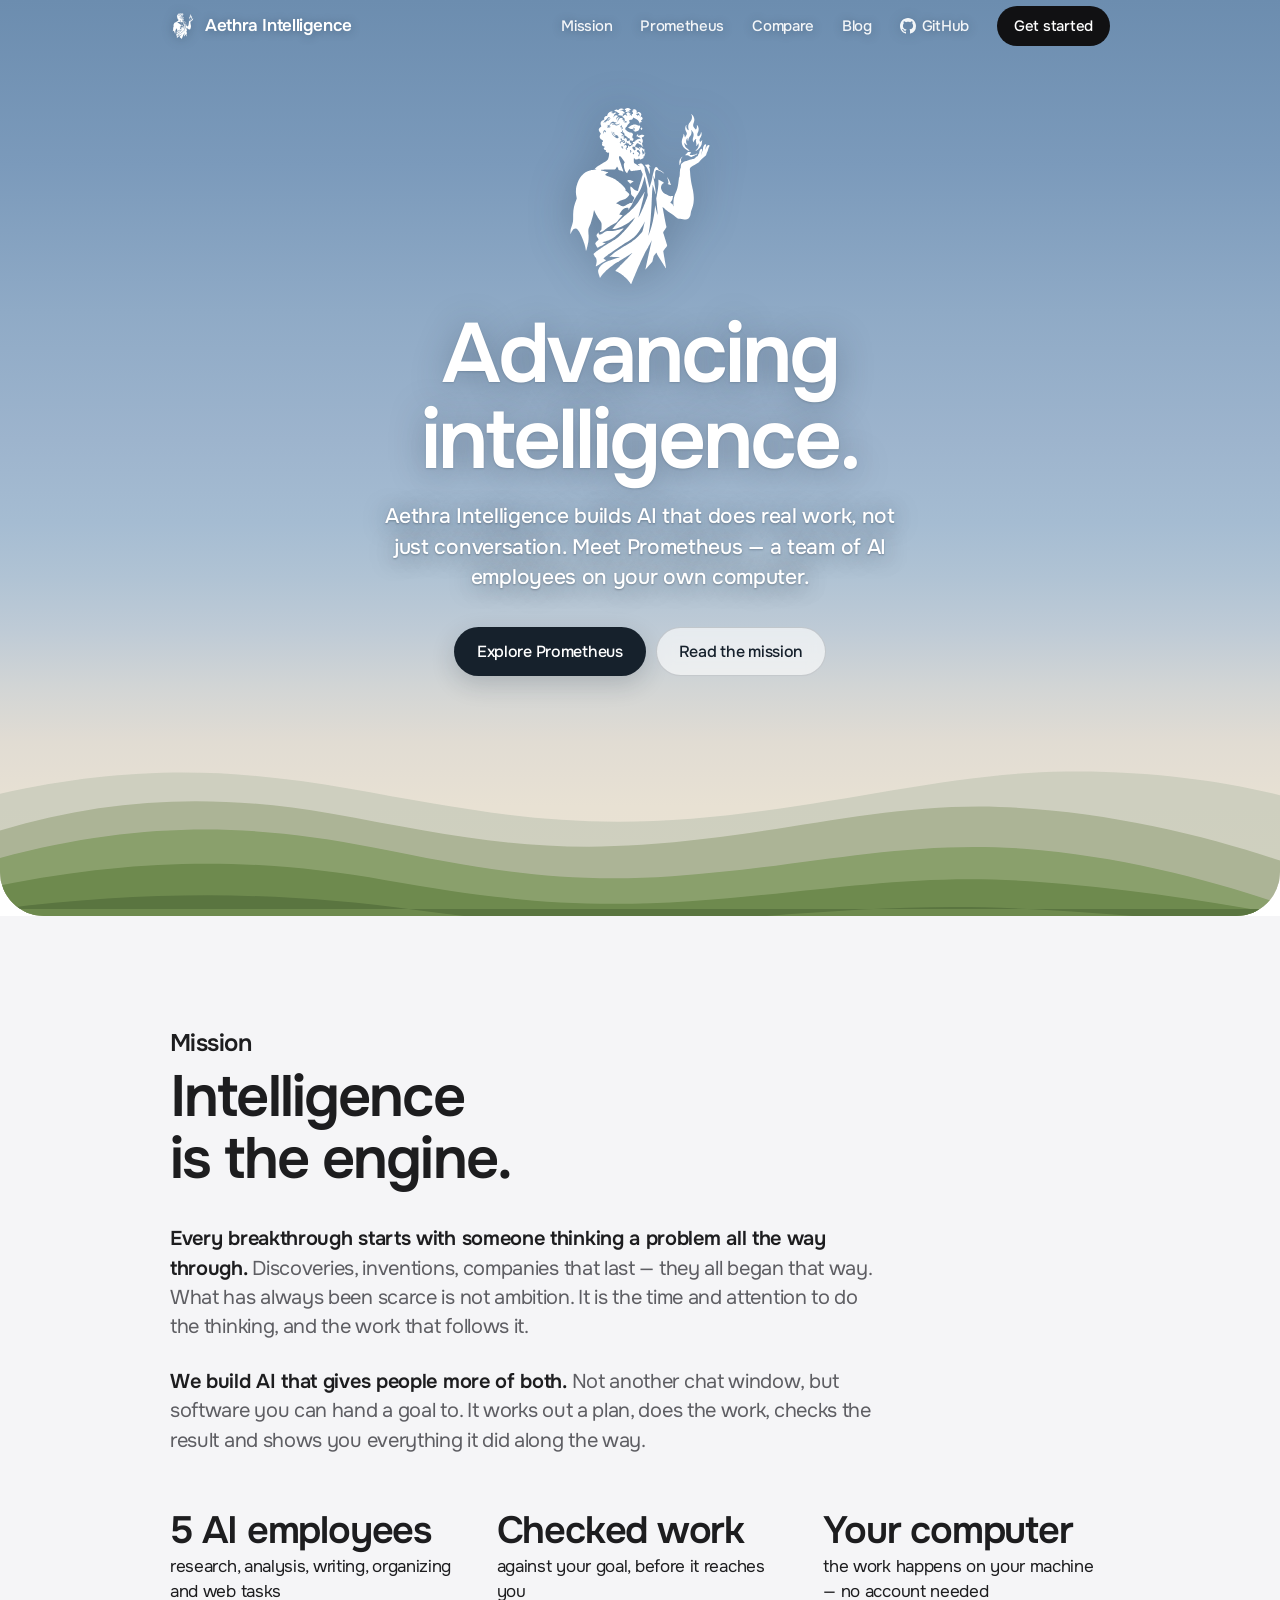
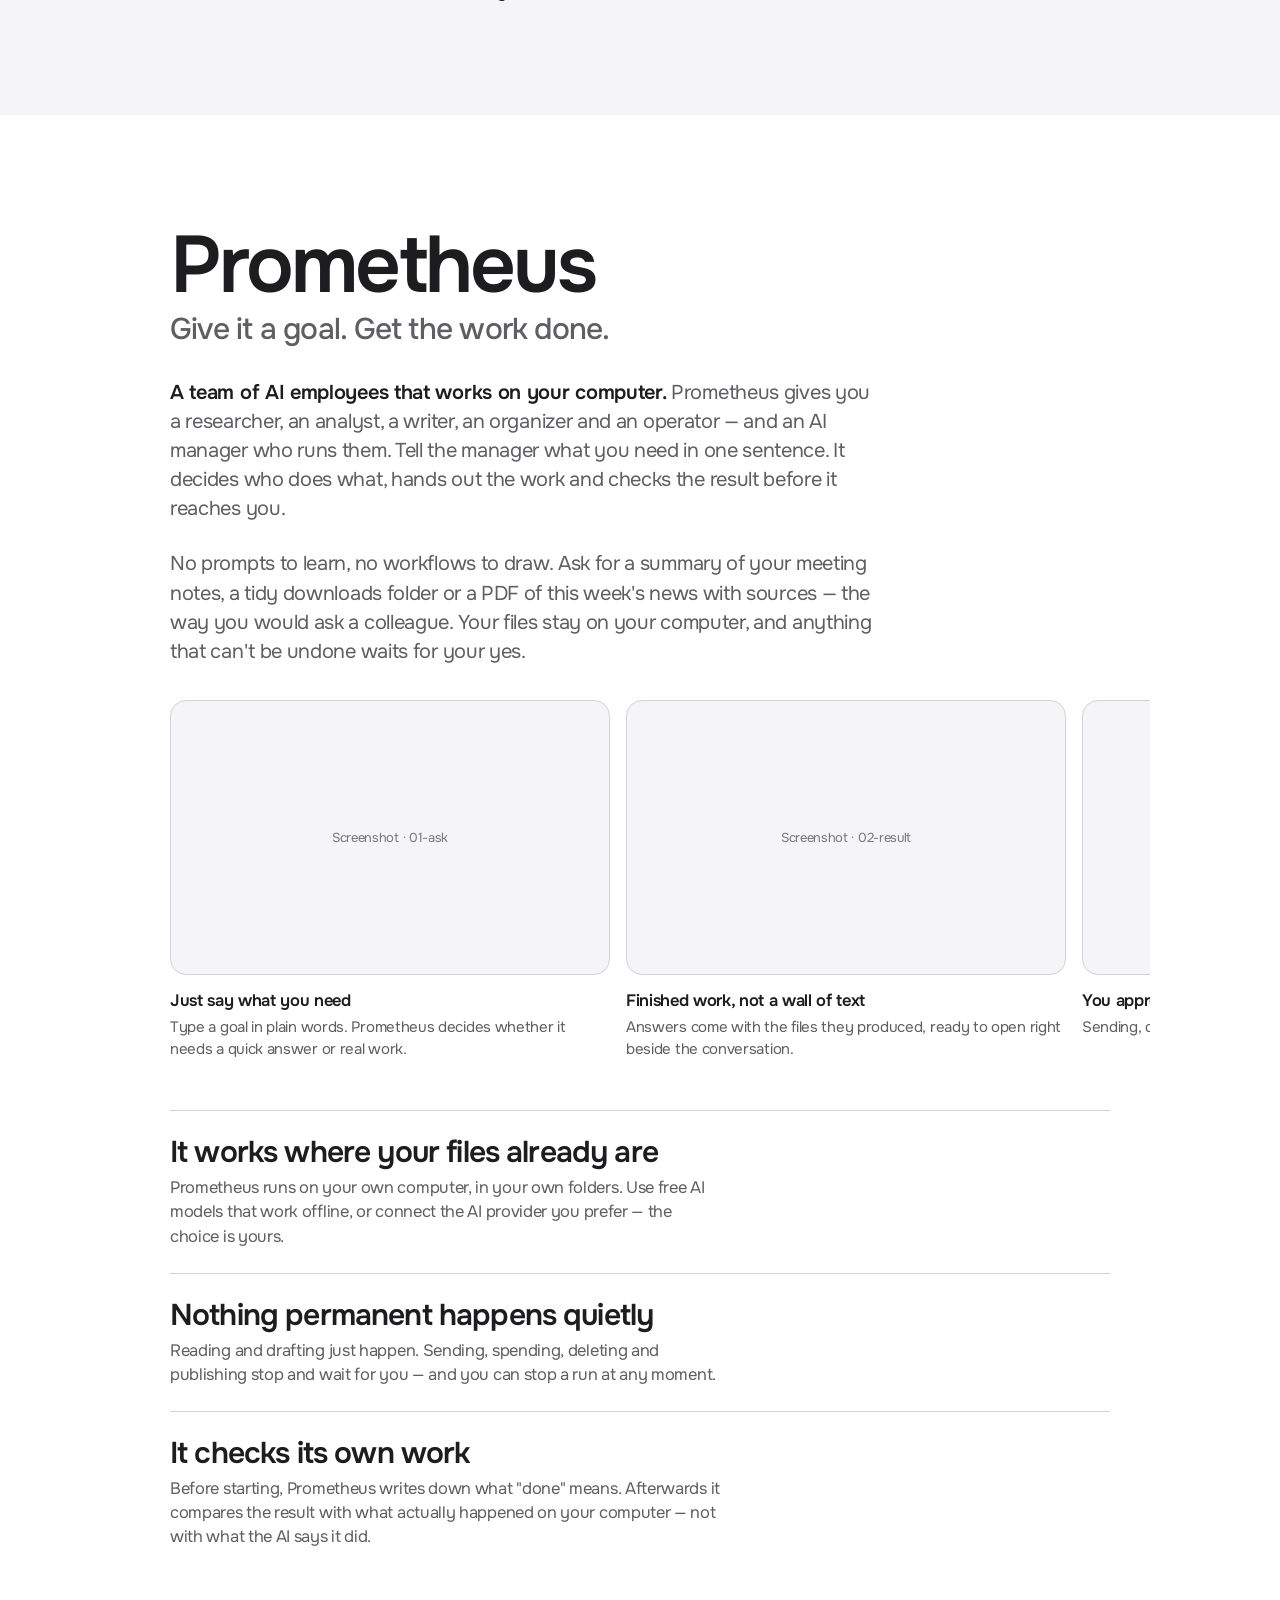
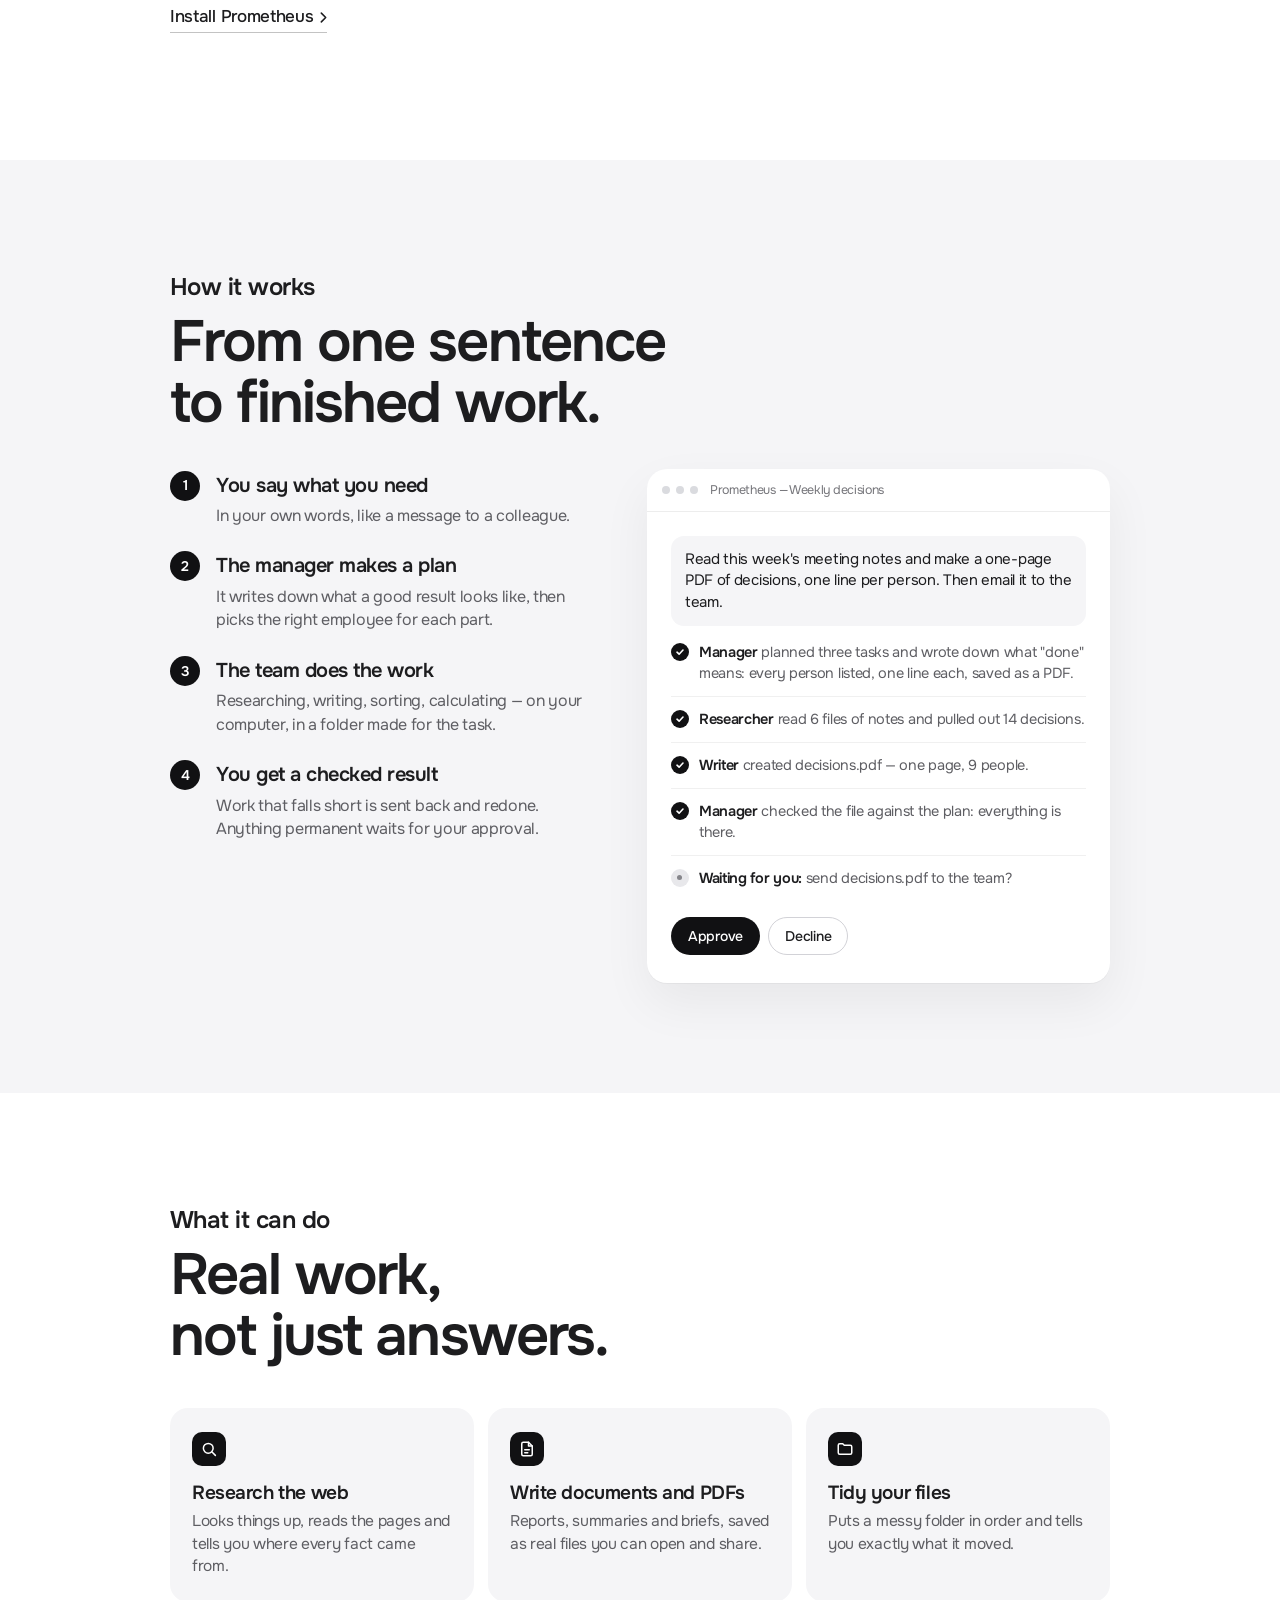
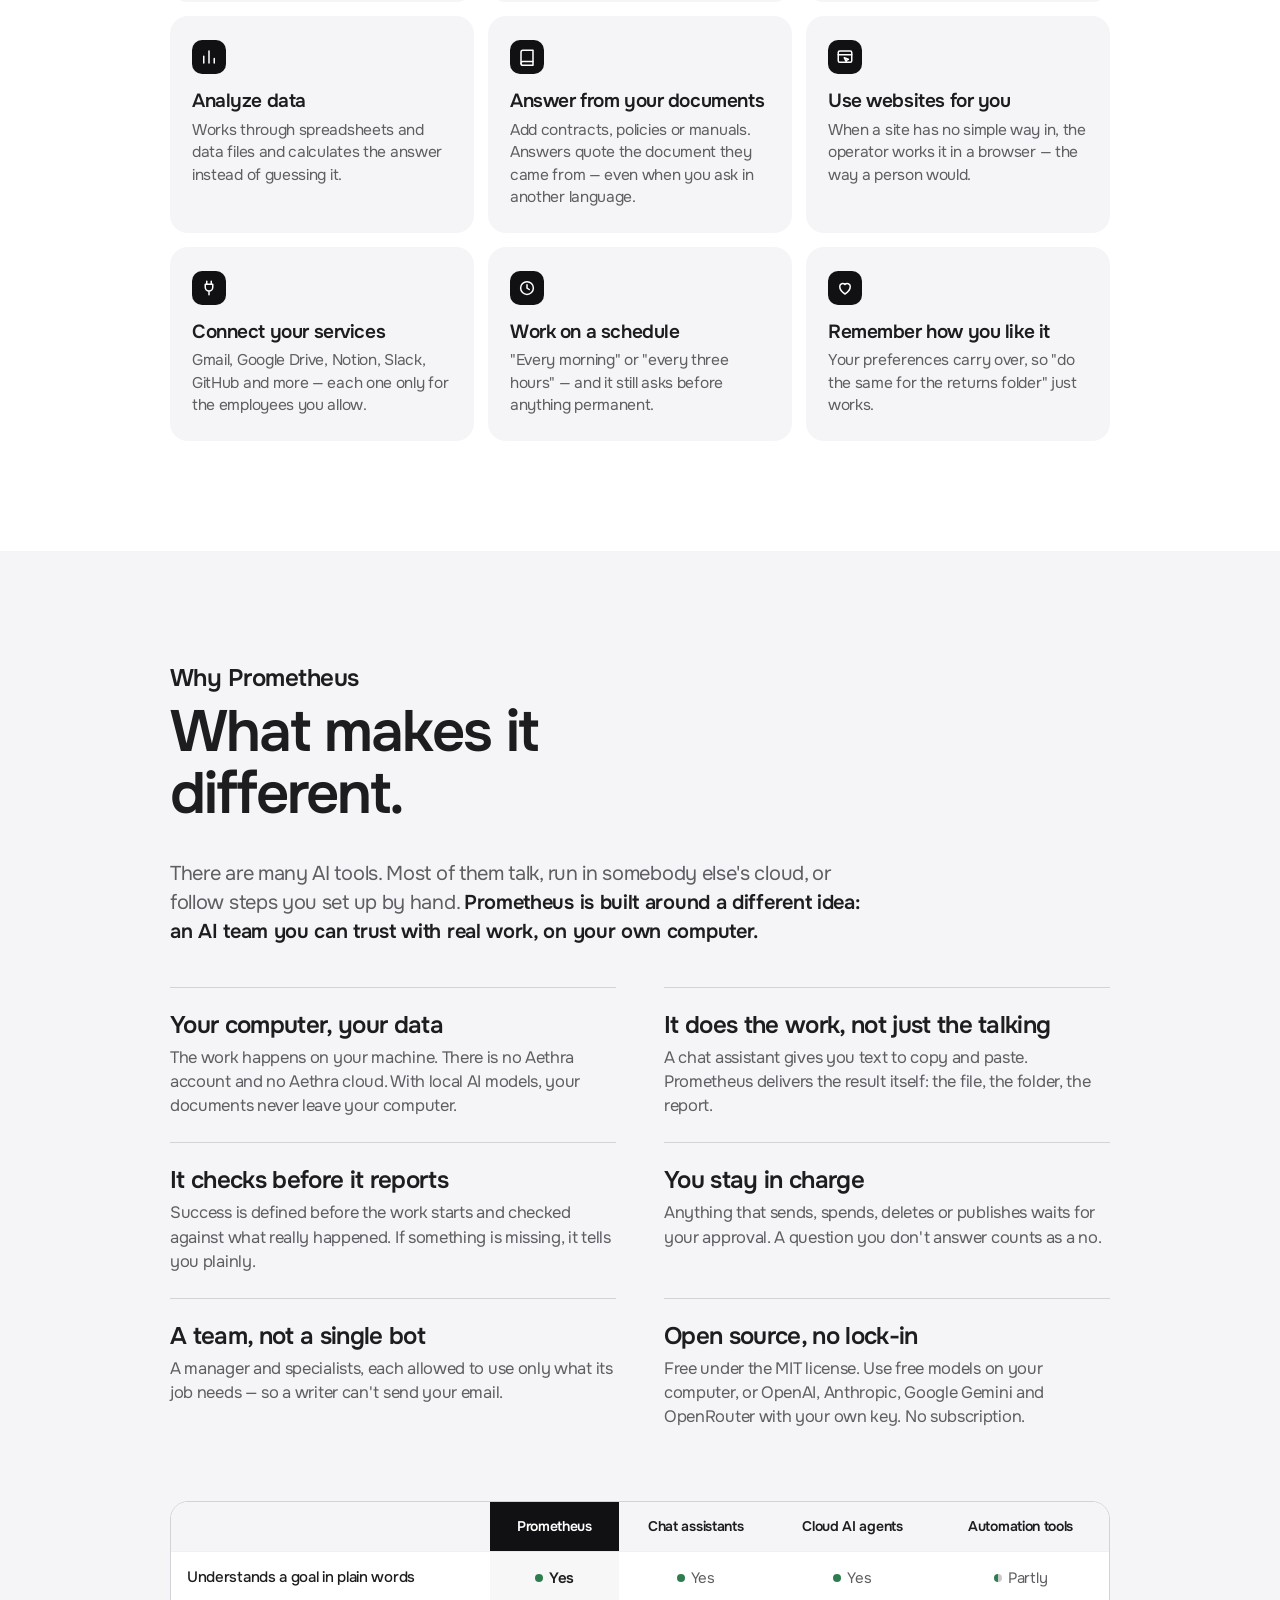
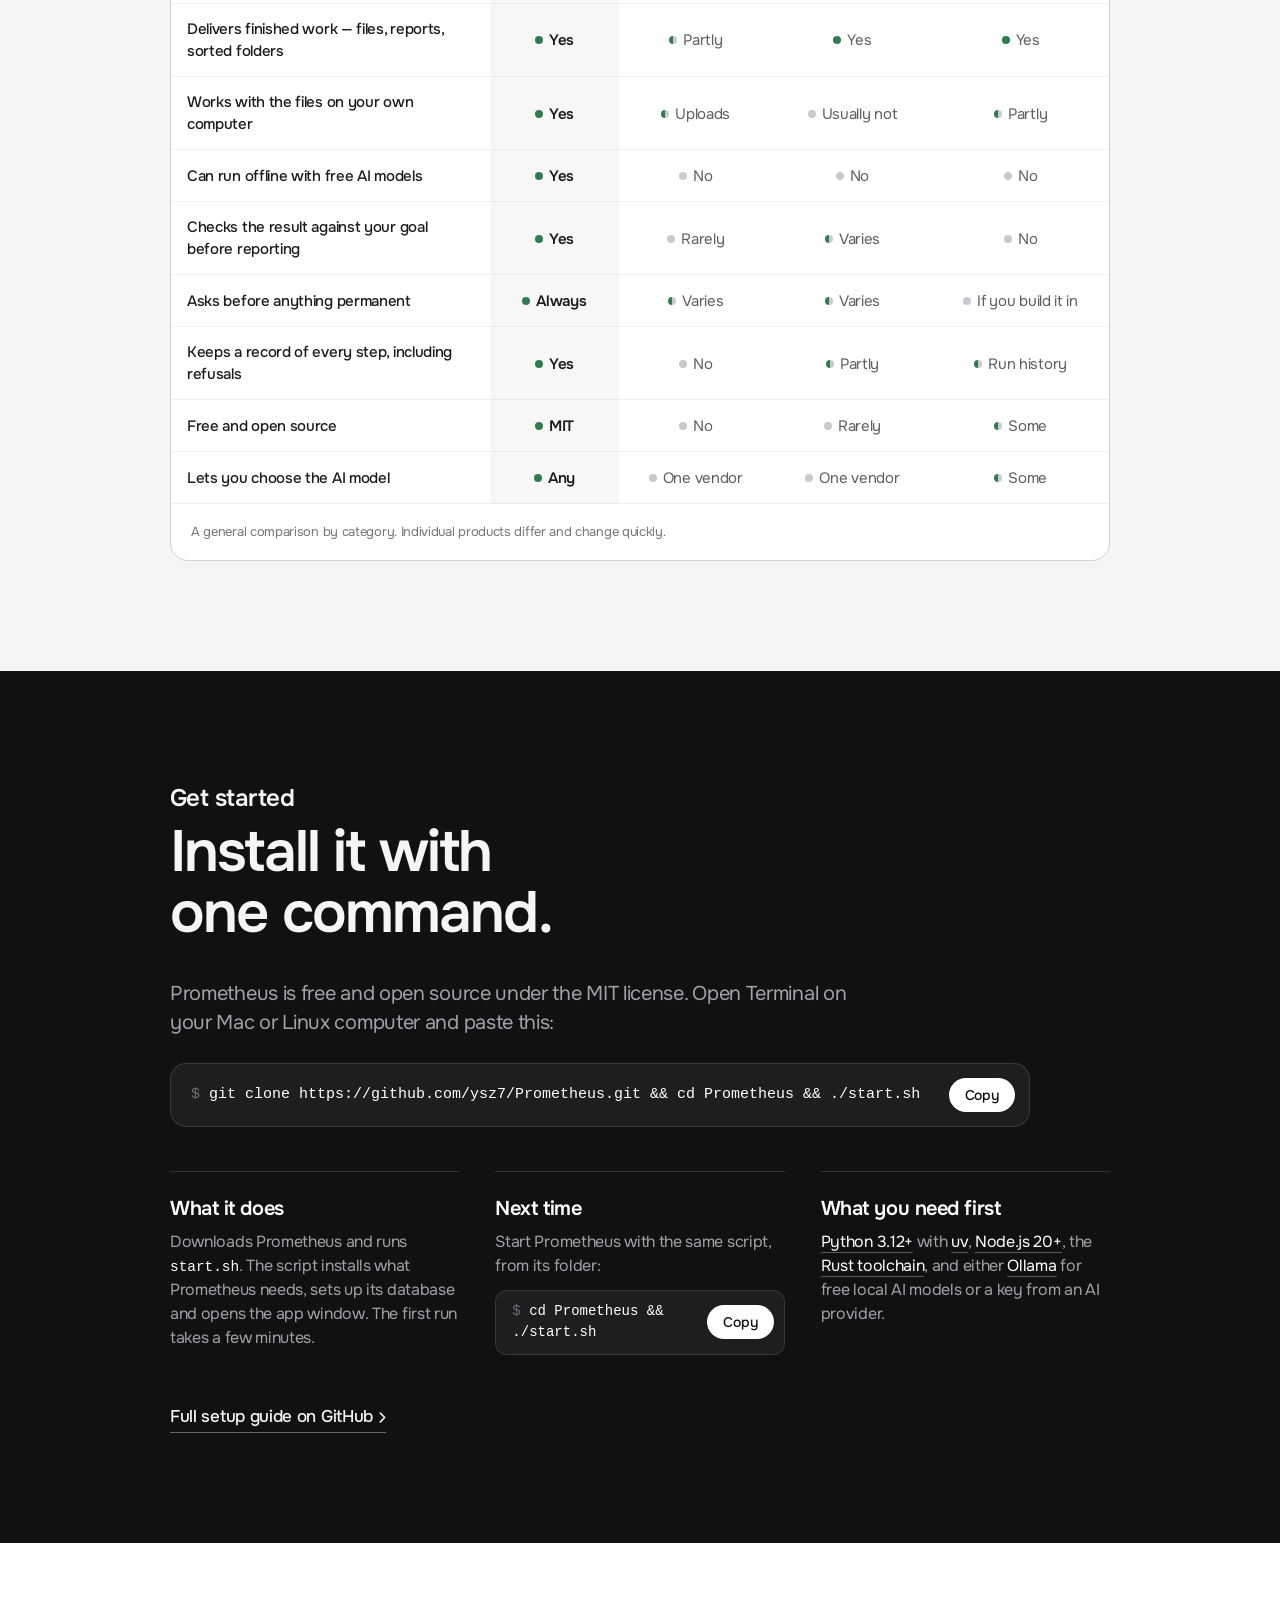
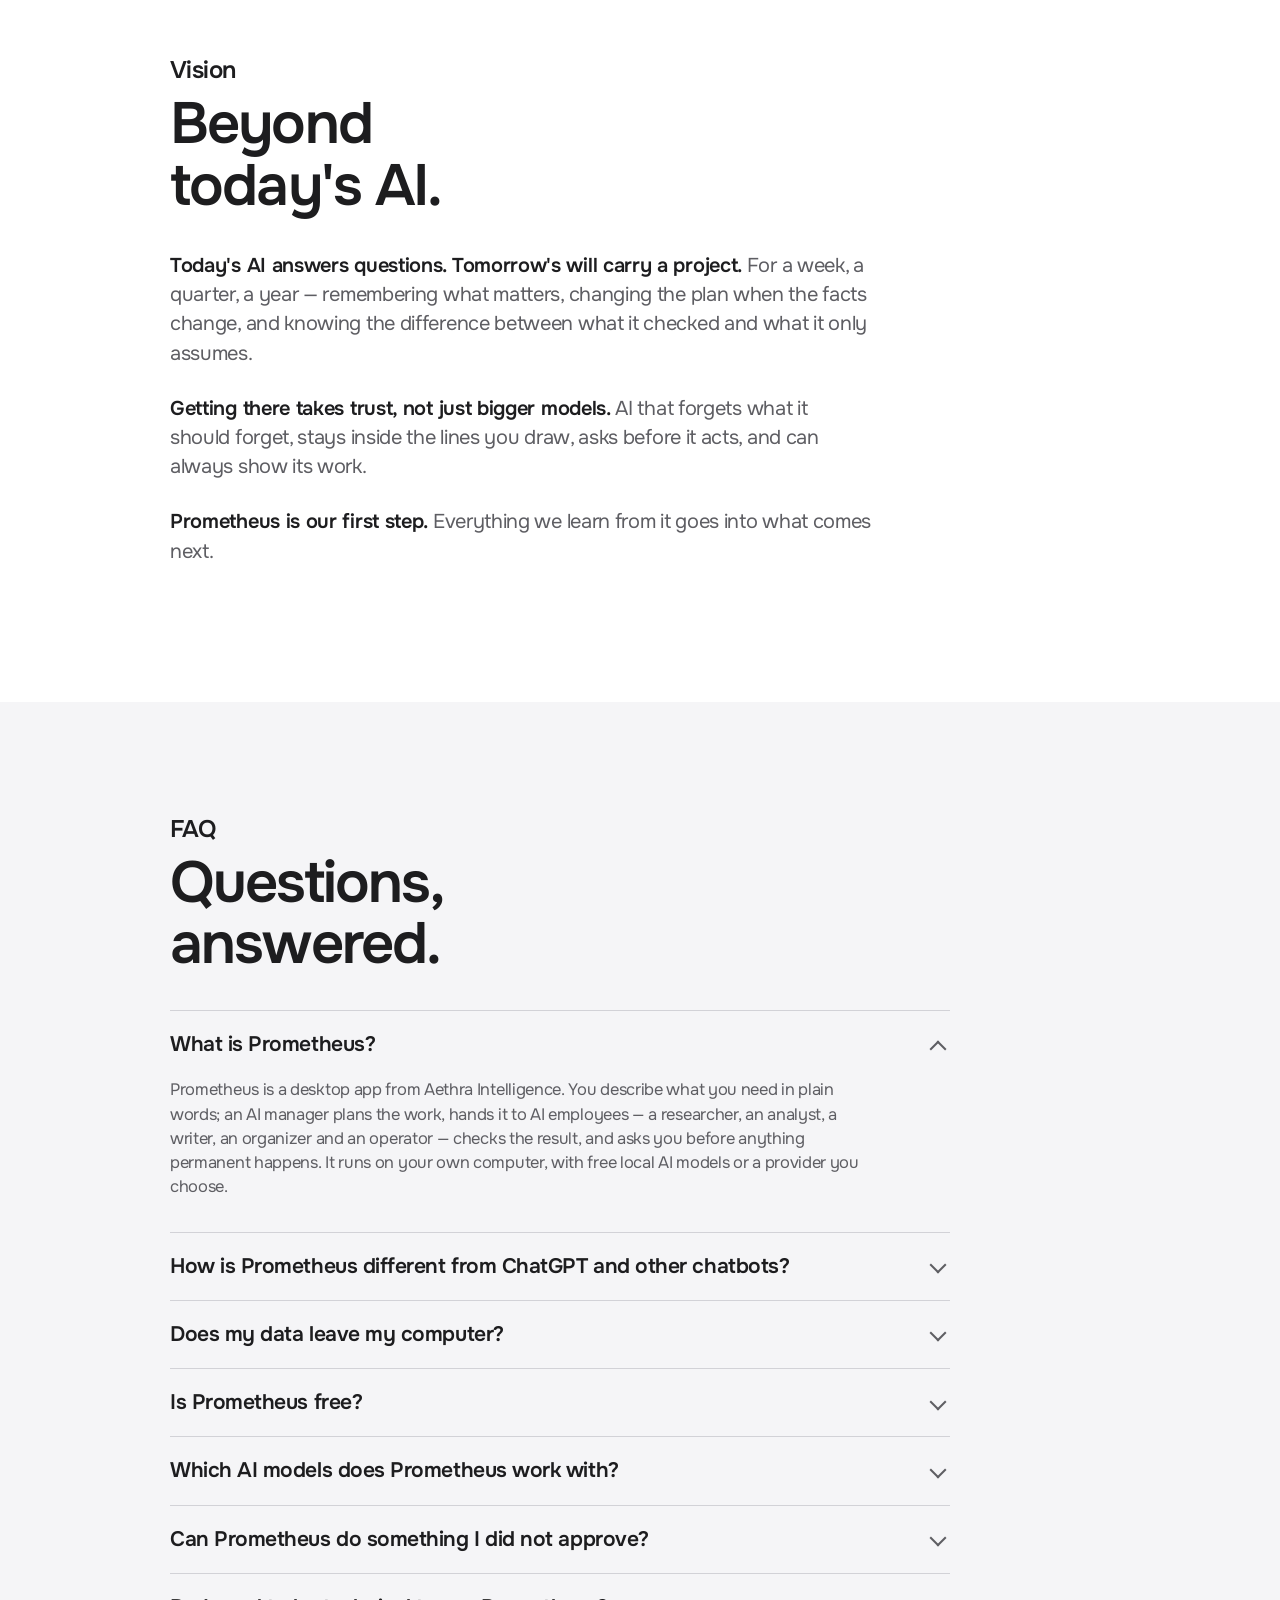
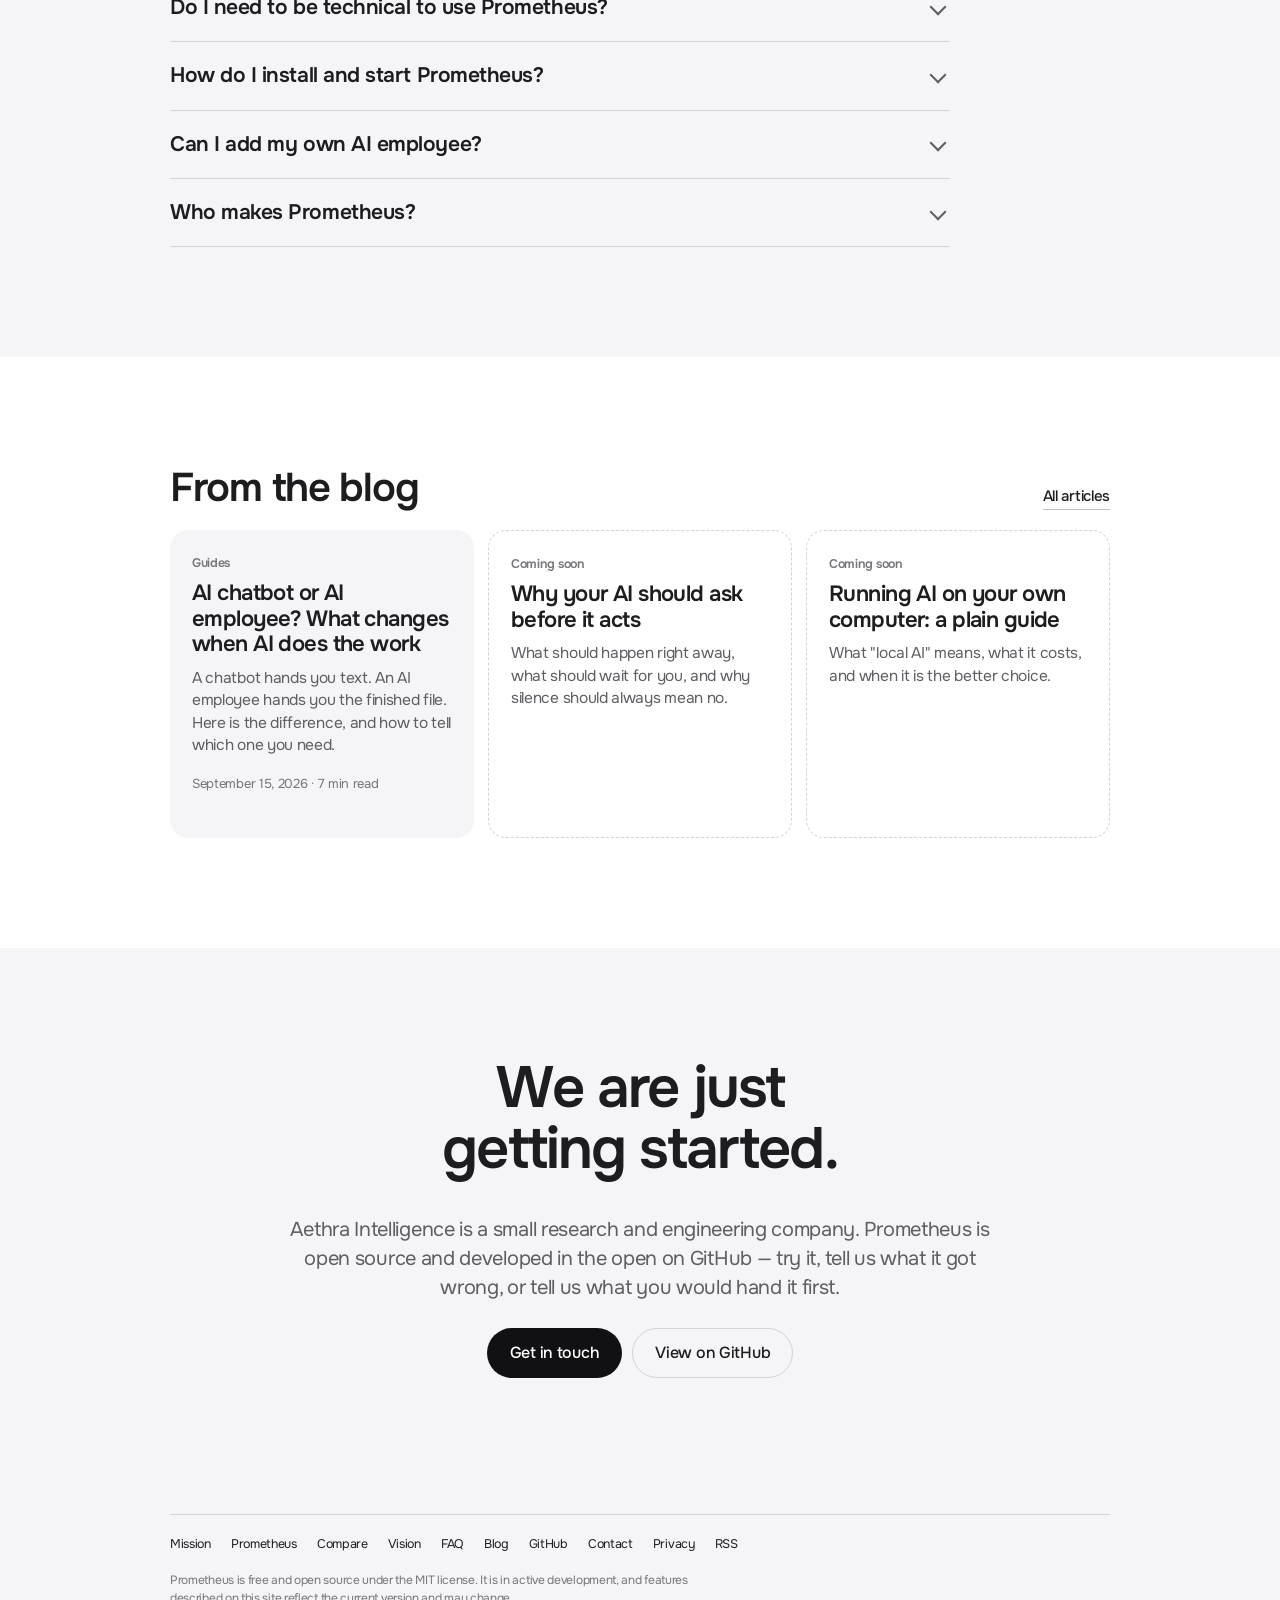
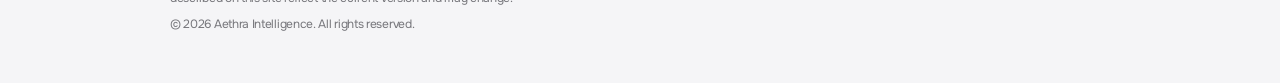
==== index.html @ c2abdaa2 "first commit" ====
<!DOCTYPE html>
<html lang="en">
<head>
<meta charset="utf-8">
<meta name="viewport" content="width=device-width, initial-scale=1">
<title>Prometheus: AI Employees on Your Computer | Aethra Intelligence</title>
<meta name="description" content="Prometheus by Aethra Intelligence is an AI manager with a team of AI employees that research, write, sort files and analyze data on your own computer.">
<link rel="canonical" href="https://aethraintelligence.com/">
<meta name="robots" content="index, follow, max-image-preview:large, max-snippet:-1">
<meta name="theme-color" content="#6C8DAF">

<meta property="og:type" content="website">
<meta property="og:site_name" content="Aethra Intelligence">
<meta property="og:locale" content="en_US">
<meta property="og:url" content="https://aethraintelligence.com/">
<meta property="og:title" content="Prometheus: AI employees that work on your computer">
<meta property="og:description" content="Tell it what you need. An AI manager plans the work, a team of AI employees does it, and nothing permanent happens without your approval.">
<meta property="og:image" content="https://aethraintelligence.com/assets/img/og-default.png">
<meta property="og:image:width" content="1200">
<meta property="og:image:height" content="630">
<meta property="og:image:alt" content="Aethra Intelligence — Prometheus, the AI team on your computer">
<meta name="twitter:card" content="summary_large_image">
<meta name="twitter:title" content="Prometheus: AI employees that work on your computer">
<meta name="twitter:description" content="Tell it what you need. An AI manager plans the work, a team of AI employees does it, and nothing permanent happens without your approval.">
<meta name="twitter:image" content="https://aethraintelligence.com/assets/img/og-default.png">

<link rel="icon" href="favicon.svg" type="image/svg+xml">
<link rel="icon" href="favicon-32.png" sizes="32x32" type="image/png">
<link rel="apple-touch-icon" href="apple-touch-icon.png">
<link rel="manifest" href="site.webmanifest">
<link rel="alternate" type="application/rss+xml" title="Aethra Intelligence Blog" href="feed.xml">
<link rel="preload" href="assets/fonts/onest-latin-wght-normal.woff2" as="font" type="font/woff2" crossorigin>
<link rel="stylesheet" href="assets/css/site.css">

<script type="application/ld+json">
{
  "@context": "https://schema.org",
  "@graph": [
    {
      "@type": "Organization",
      "@id": "https://aethraintelligence.com/#organization",
      "name": "Aethra Intelligence",
      "url": "https://aethraintelligence.com/",
      "logo": {
        "@type": "ImageObject",
        "url": "https://aethraintelligence.com/assets/img/logo-512.png",
        "width": 512,
        "height": 512
      },
      "description": "Aethra Intelligence is a research and engineering company that builds AI systems people can trust with real work. Its first product is Prometheus.",
      "email": "support@aethraintelligence.com",
      "foundingDate": "2026",
      "sameAs": ["https://github.com/ysz7/Prometheus"]
    },
    {
      "@type": "WebSite",
      "@id": "https://aethraintelligence.com/#website",
      "url": "https://aethraintelligence.com/",
      "name": "Aethra Intelligence",
      "inLanguage": "en",
      "publisher": { "@id": "https://aethraintelligence.com/#organization" }
    },
    {
      "@type": "SoftwareApplication",
      "@id": "https://aethraintelligence.com/#prometheus",
      "name": "Prometheus",
      "applicationCategory": "BusinessApplication",
      "applicationSubCategory": "AI agent platform",
      "operatingSystem": "Desktop",
      "description": "Prometheus is a desktop app where an AI manager plans work described in plain language, hands it to AI employees (researcher, analyst, writer, organizer, operator), checks the result against criteria written before the work began, and asks for approval before any irreversible action. It runs on the user's own computer with local or hosted AI models.",
      "url": "https://aethraintelligence.com/#prometheus",
      "downloadUrl": "https://github.com/ysz7/Prometheus",
      "softwareHelp": "https://github.com/ysz7/Prometheus#readme",
      "isAccessibleForFree": true,
      "license": "https://opensource.org/licenses/MIT",
      "installUrl": "https://aethraintelligence.com/#install",
      "offers": { "@type": "Offer", "price": "0", "priceCurrency": "USD" },
      "featureList": [
        "AI manager that plans and delegates work",
        "Five AI employees: researcher, analyst, writer, organizer, operator",
        "Results checked against criteria written before the work starts",
        "Approval required for sending, spending, deleting and publishing",
        "Runs on your own computer; works offline with local AI models",
        "Answers from your own documents with sources",
        "Connects to services such as Gmail, Google Drive, Notion and Slack",
        "Scheduled work",
        "Free and open source under the MIT license"
      ],
      "publisher": { "@id": "https://aethraintelligence.com/#organization" }
    },
    {
      "@type": "FAQPage",
      "@id": "https://aethraintelligence.com/#faq",
      "mainEntity": [
        {
          "@type": "Question",
          "name": "What is Prometheus?",
          "acceptedAnswer": { "@type": "Answer", "text": "Prometheus is a desktop app from Aethra Intelligence. You describe what you need in plain words; an AI manager plans the work, hands it to AI employees — a researcher, an analyst, a writer, an organizer and an operator — checks the result, and asks you before anything permanent happens. It runs on your own computer, with free local AI models or a provider you choose." }
        },
        {
          "@type": "Question",
          "name": "How is Prometheus different from ChatGPT and other chatbots?",
          "acceptedAnswer": { "@type": "Answer", "text": "A chatbot answers in a conversation and leaves the work to you. Prometheus takes a goal and does the work: it makes a plan, splits it between specialized AI employees, creates the actual files, checks the result and shows you what it did. It runs on your own computer, and it can still answer a quick question directly." }
        },
        {
          "@type": "Question",
          "name": "Does my data leave my computer?",
          "acceptedAnswer": { "@type": "Answer", "text": "Your files, the finished work and what Prometheus remembers stay on your computer. With free local AI models, your requests are processed on your computer too. If you connect a hosted AI provider, the text of each request goes to that provider, and web searches reach the sites being searched. Aethra Intelligence receives none of it." }
        },
        {
          "@type": "Question",
          "name": "Is Prometheus free?",
          "acceptedAnswer": { "@type": "Answer", "text": "Yes. Prometheus is free and open source under the MIT license. There is no subscription and no account. With local AI models it costs nothing to run. With a hosted AI provider you pay that provider for what you use, and Prometheus keeps track of the cost." }
        },
        {
          "@type": "Question",
          "name": "Which AI models does Prometheus work with?",
          "acceptedAnswer": { "@type": "Answer", "text": "Free models that run on your own computer through Ollama, and hosted models from OpenAI, Anthropic, Google Gemini and OpenRouter. You can choose a different model for different kinds of work." }
        },
        {
          "@type": "Question",
          "name": "Can Prometheus do something I did not approve?",
          "acceptedAnswer": { "@type": "Answer", "text": "Reading, and writing inside the task's own folder, happen right away. Anything that sends, spends, deletes, publishes or runs code it wrote waits for your approval, and a question nobody answers counts as a no. Every action is recorded, including the ones that were refused." }
        },
        {
          "@type": "Question",
          "name": "Do I need to be technical to use Prometheus?",
          "acceptedAnswer": { "@type": "Answer", "text": "To use it, no: you type what you need in plain words. To install it, for now, a little: you paste one command into Terminal, and a few developer tools need to be installed first. Step-by-step instructions are in the project's README." }
        },
        {
          "@type": "Question",
          "name": "How do I install and start Prometheus?",
          "acceptedAnswer": { "@type": "Answer", "text": "On macOS or Linux, with Python 3.12+ and uv, Node.js 20+ and the Rust toolchain installed, run: git clone https://github.com/ysz7/Prometheus.git && cd Prometheus && ./start.sh. The start.sh script installs what Prometheus needs, sets up its database and opens the app. To start Prometheus again later, open the Prometheus folder in Terminal and run ./start.sh." }
        },
        {
          "@type": "Question",
          "name": "Can I add my own AI employee?",
          "acceptedAnswer": { "@type": "Answer", "text": "Yes. An AI employee is a short description of its job and of what it is allowed to use. Add one, and the manager starts giving it the work that fits." }
        },
        {
          "@type": "Question",
          "name": "Who makes Prometheus?",
          "acceptedAnswer": { "@type": "Answer", "text": "Aethra Intelligence, a small research and engineering company building AI systems people can trust with real work." }
        }
      ]
    }
  ]
}
</script>
</head>
<body>
<a class="skip" href="#main">Skip to content</a>

<header class="top">
  <div class="w">
    <a class="brand" href="./" aria-label="Aethra Intelligence home">
      <img class="brand-mark on-light" src="assets/brand/logo.svg" alt="" width="26" height="26"><img class="brand-mark on-dark" src="assets/brand/logo-white.svg" alt="" width="26" height="26">
      Aethra Intelligence
    </a>
    <nav class="desknav" aria-label="Main">
      <a href="./#mission">Mission</a>
      <a href="./#prometheus">Prometheus</a>
      <a href="./#compare">Compare</a>
      <a href="blog/">Blog</a>
      <a class="gh" href="https://github.com/ysz7/Prometheus" rel="noopener">
        <svg viewBox="0 0 16 16" aria-hidden="true"><path fill="currentColor" d="M8 0C3.58 0 0 3.58 0 8c0 3.54 2.29 6.53 5.47 7.59.4.07.55-.17.55-.38 0-.19-.01-.82-.01-1.49-2.01.37-2.53-.49-2.69-.94-.09-.23-.48-.94-.82-1.13-.28-.15-.68-.52-.01-.53.63-.01 1.08.58 1.23.82.72 1.21 1.87.87 2.33.66.07-.52.28-.87.51-1.07-1.78-.2-3.64-.89-3.64-3.95 0-.87.31-1.59.82-2.15-.08-.2-.36-1.02.08-2.12 0 0 .67-.21 2.2.82.64-.18 1.32-.27 2-.27.68 0 1.36.09 2 .27 1.53-1.04 2.2-.82 2.2-.82.44 1.1.16 1.92.08 2.12.51.56.82 1.27.82 2.15 0 3.07-1.87 3.75-3.65 3.95.29.25.54.73.54 1.48 0 1.07-.01 1.93-.01 2.2 0 .21.15.46.55.38A8.013 8.013 0 0016 8c0-4.42-3.58-8-8-8z"/></svg>
        GitHub
      </a>
      <a class="pill pill-sm pill-ink" href="./#install">Get started</a>
    </nav>
    <button class="burger" id="burger" type="button" aria-expanded="false" aria-controls="menu">Menu</button>
  </div>
</header>

<nav class="menu" id="menu" aria-label="Menu" aria-hidden="true">
  <div class="menu-in">
    <a href="./#mission">Mission</a>
    <a href="./#prometheus">Prometheus</a>
    <a href="./#compare">Compare</a>
    <a href="./#install">Install</a>
    <a href="./#faq">FAQ</a>
    <a href="blog/">Blog</a>
    <a class="gh" href="https://github.com/ysz7/Prometheus" rel="noopener">
      <svg viewBox="0 0 16 16" aria-hidden="true"><path fill="currentColor" d="M8 0C3.58 0 0 3.58 0 8c0 3.54 2.29 6.53 5.47 7.59.4.07.55-.17.55-.38 0-.19-.01-.82-.01-1.49-2.01.37-2.53-.49-2.69-.94-.09-.23-.48-.94-.82-1.13-.28-.15-.68-.52-.01-.53.63-.01 1.08.58 1.23.82.72 1.21 1.87.87 2.33.66.07-.52.28-.87.51-1.07-1.78-.2-3.64-.89-3.64-3.95 0-.87.31-1.59.82-2.15-.08-.2-.36-1.02.08-2.12 0 0 .67-.21 2.2.82.64-.18 1.32-.27 2-.27.68 0 1.36.09 2 .27 1.53-1.04 2.2-.82 2.2-.82.44 1.1.16 1.92.08 2.12.51.56.82 1.27.82 2.15 0 3.07-1.87 3.75-3.65 3.95.29.25.54.73.54 1.48 0 1.07-.01 1.93-.01 2.2 0 .21.15.46.55.38A8.013 8.013 0 0016 8c0-4.42-3.58-8-8-8z"/></svg>
      GitHub
    </a>
    <div class="m-cta"><a class="pill pill-ink" href="./#install">Get started</a></div>
  </div>
</nav>

<main id="main">

<section class="hero" id="top">
  <div class="w">
    <img class="mark" src="assets/brand/logo-white.svg" alt="" width="176" height="176">
    <h1>Advancing<br>intelligence.</h1>
    <p class="sub">Aethra Intelligence builds AI that does real work, not just conversation. Meet Prometheus — a team of AI employees on your own computer.</p>
    <div class="btns">
      <a class="pill pill-onsky" href="#prometheus">Explore Prometheus</a>
      <a class="pill pill-glass" href="#mission">Read the mission</a>
    </div>
  </div>

  <div class="hills" aria-hidden="true">
    <svg viewBox="0 0 1440 420" preserveAspectRatio="none">
      <path fill="#CBCDBC" fill-opacity=".85" d="M0 232c150-46 268-38 392-8 138 33 236 62 386 46 152-16 286-70 420-72 92-2 176 14 242 36v186H0Z"/>
      <path fill="#A9B292" fill-opacity=".9" d="M0 288c126-52 246-56 372-26 124 30 214 60 350 48 154-14 268-64 402-58 116 5 234 44 316 82v86H0Z"/>
      <path fill="#8AA06C" d="M0 330c160-58 286-52 420-16 118 32 208 56 336 44 150-14 258-56 396-42 108 11 210 48 288 84v20H0Z"/>
      <path fill="#6E8A4E" d="M0 372c168-46 300-40 434-8 122 29 214 44 342 32 148-14 250-44 386-30 100 10 190 28 278 50v4H0Z"/>
      <path fill="#5A7540" d="M0 408c176-30 322-26 470 2 118 22 216 26 340 14 140-14 236-26 372-14 96 8 182 18 258 30v-32H0Z"/>
    </svg>
  </div>
</section>

<section id="mission" class="panel">
  <div class="w">
    <p class="eyebrow">Mission</p>
    <h2>Intelligence<br>is the engine.</h2>
    <p class="copy"><b>Every breakthrough starts with someone thinking a problem all the way through.</b> Discoveries, inventions, companies that last — they all began that way. What has always been scarce is not ambition. It is the time and attention to do the thinking, and the work that follows it.</p>
    <p class="copy"><b>We build AI that gives people more of both.</b> Not another chat window, but software you can hand a goal to. It works out a plan, does the work, checks the result and shows you everything it did along the way.</p>

    <div class="stats">
      <div class="stat"><p class="big">5 AI employees</p><p class="cap">research, analysis, writing, organizing and web tasks</p></div>
      <div class="stat"><p class="big">Checked work</p><p class="cap">against your goal, before it reaches you</p></div>
      <div class="stat"><p class="big">Your computer</p><p class="cap">the work happens on your machine — no account needed</p></div>
    </div>
  </div>
</section>

<section id="prometheus" aria-labelledby="prometheus-title">
  <div class="w">
    <h2 class="prom-name" id="prometheus-title">Prometheus</h2>
    <p class="prom-tag">Give it a goal. Get the work done.</p>
    <p class="copy"><b>A team of AI employees that works on your computer.</b> Prometheus gives you a researcher, an analyst, a writer, an organizer and an operator — and an AI manager who runs them. Tell the manager what you need in one sentence. It decides who does what, hands out the work and checks the result before it reaches you.</p>
    <p class="copy">No prompts to learn, no workflows to draw. Ask for a summary of your meeting notes, a tidy downloads folder or a PDF of this week's news with sources — the way you would ask a colleague. Your files stay on your computer, and anything that can't be undone waits for your yes.</p>
  </div>

  <!--
    SCREENSHOTS
    Put the images in /assets/screenshots/ (PNG or WebP, 2400×1500 or any 16:10 size),
    then replace the placeholder <div class="shot-img">…</div> with, for example:
      <div class="shot-img"><img src="assets/screenshots/01-ask.webp" width="1200" height="750" loading="lazy" alt="…"></div>
    The alt text is already written for each shot below. See README.md → Screenshots.
  -->
  <div class="shots-wrap">
    <div class="shots" tabindex="0" aria-label="Prometheus screenshots">
      <figure class="shot">
        <!-- 01-ask: alt="Prometheus window with a goal typed into the message field" -->
        <div class="shot-img"><span>Screenshot · 01-ask</span></div>
        <figcaption><b>Just say what you need</b>Type a goal in plain words. Prometheus decides whether it needs a quick answer or real work.</figcaption>
      </figure>
      <figure class="shot">
        <!-- 02-result: alt="A finished answer in Prometheus with the PDF it created open beside the conversation" -->
        <div class="shot-img"><span>Screenshot · 02-result</span></div>
        <figcaption><b>Finished work, not a wall of text</b>Answers come with the files they produced, ready to open right beside the conversation.</figcaption>
      </figure>
      <figure class="shot">
        <!-- 03-approval: alt="Prometheus asking for approval before sending an email" -->
        <div class="shot-img"><span>Screenshot · 03-approval</span></div>
        <figcaption><b>You approve anything permanent</b>Sending, deleting and spending stop and ask you first.</figcaption>
      </figure>
      <figure class="shot">
        <!-- 04-progress: alt="Prometheus showing each AI employee's steps while a task runs" -->
        <div class="shot-img"><span>Screenshot · 04-progress</span></div>
        <figcaption><b>Watch the work as it happens</b>See which employee is doing what — and stop the run at any moment.</figcaption>
      </figure>
      <figure class="shot">
        <!-- 05-plugins: alt="Prometheus settings listing connected services such as Gmail, Google Drive and Notion" -->
        <div class="shot-img"><span>Screenshot · 05-plugins</span></div>
        <figcaption><b>Connect the services you use</b>Gmail, Google Drive, Notion, Slack and more — each one only for the employees you allow.</figcaption>
      </figure>
    </div>
  </div>

  <div class="w">
    <div class="facts">
      <div class="fact">
        <h3>It works where your files already are</h3>
        <p>Prometheus runs on your own computer, in your own folders. Use free AI models that work offline, or connect the AI provider you prefer — the choice is yours.</p>
      </div>
      <div class="fact">
        <h3>Nothing permanent happens quietly</h3>
        <p>Reading and drafting just happen. Sending, spending, deleting and publishing stop and wait for you — and you can stop a run at any moment.</p>
      </div>
      <div class="fact">
        <h3>It checks its own work</h3>
        <p>Before starting, Prometheus writes down what "done" means. Afterwards it compares the result with what actually happened on your computer — not with what the AI says it did.</p>
      </div>
    </div>

    <p style="margin-top:32px">
      <a class="textlink" href="#install">Install Prometheus
        <svg class="chev" viewBox="0 0 8 12" fill="none" aria-hidden="true"><path d="M1.5 1 6.5 6l-5 5" stroke="currentColor" stroke-width="1.8" stroke-linecap="round" stroke-linejoin="round"/></svg>
      </a>
    </p>
  </div>
</section>

<section id="how" class="panel" aria-labelledby="how-title">
  <div class="w">
    <p class="eyebrow">How it works</p>
    <h2 id="how-title">From one sentence<br>to finished work.</h2>

    <div class="how">
      <ol class="how-steps">
        <li><h3>You say what you need</h3><p>In your own words, like a message to a colleague.</p></li>
        <li><h3>The manager makes a plan</h3><p>It writes down what a good result looks like, then picks the right employee for each part.</p></li>
        <li><h3>The team does the work</h3><p>Researching, writing, sorting, calculating — on your computer, in a folder made for the task.</p></li>
        <li><h3>You get a checked result</h3><p>Work that falls short is sent back and redone. Anything permanent waits for your approval.</p></li>
      </ol>

      <figure class="frame" style="margin:0">
        <div class="win-bar" aria-hidden="true"><i class="d"></i><i class="d"></i><i class="d"></i><span class="win-name">Prometheus — Weekly decisions</span></div>
        <div class="win-body">
          <p class="ask">Read this week's meeting notes and make a one-page PDF of decisions, one line per person. Then email it to the team.</p>
          <ul class="steps">
            <li><span class="badge"><svg viewBox="0 0 10 10" aria-hidden="true"><path d="M2 5.2 4.1 7.2 8 3" stroke="#fff" stroke-width="1.6" fill="none" stroke-linecap="round" stroke-linejoin="round"/></svg></span><span><b>Manager</b> planned three tasks and wrote down what "done" means: every person listed, one line each, saved as a PDF.</span></li>
            <li><span class="badge"><svg viewBox="0 0 10 10" aria-hidden="true"><path d="M2 5.2 4.1 7.2 8 3" stroke="#fff" stroke-width="1.6" fill="none" stroke-linecap="round" stroke-linejoin="round"/></svg></span><span><b>Researcher</b> read 6 files of notes and pulled out 14 decisions.</span></li>
            <li><span class="badge"><svg viewBox="0 0 10 10" aria-hidden="true"><path d="M2 5.2 4.1 7.2 8 3" stroke="#fff" stroke-width="1.6" fill="none" stroke-linecap="round" stroke-linejoin="round"/></svg></span><span><b>Writer</b> created decisions.pdf — one page, 9 people.</span></li>
            <li><span class="badge"><svg viewBox="0 0 10 10" aria-hidden="true"><path d="M2 5.2 4.1 7.2 8 3" stroke="#fff" stroke-width="1.6" fill="none" stroke-linecap="round" stroke-linejoin="round"/></svg></span><span><b>Manager</b> checked the file against the plan: everything is there.</span></li>
            <li><span class="badge wait"><i></i></span><span><span class="wait-txt">Waiting for you:</span> send decisions.pdf to the team?</span></li>
          </ul>
          <div class="approve" aria-hidden="true">
            <span class="pill pill-sm pill-ink">Approve</span>
            <span class="pill pill-sm pill-line">Decline</span>
          </div>
        </div>
        <figcaption class="sr-only">An example of a task in Prometheus: the manager plans, the researcher and writer do the work, the result is checked, and sending the email waits for approval.</figcaption>
      </figure>
    </div>
  </div>
</section>

<section id="capabilities" aria-labelledby="caps-title">
  <div class="w">
    <p class="eyebrow">What it can do</p>
    <h2 id="caps-title">Real work,<br>not just answers.</h2>

    <div class="caps">
      <article class="cap-card">
        <div class="cap-ico" aria-hidden="true"><svg viewBox="0 0 24 24" fill="none" stroke="#fff" stroke-width="2" stroke-linecap="round"><circle cx="11" cy="11" r="6.5"/><path d="m16 16 4.5 4.5"/></svg></div>
        <h3>Research the web</h3>
        <p>Looks things up, reads the pages and tells you where every fact came from.</p>
      </article>
      <article class="cap-card">
        <div class="cap-ico" aria-hidden="true"><svg viewBox="0 0 24 24" fill="none" stroke="#fff" stroke-width="2" stroke-linecap="round" stroke-linejoin="round"><path d="M14 3H7a2 2 0 0 0-2 2v14a2 2 0 0 0 2 2h10a2 2 0 0 0 2-2V8z"/><path d="M14 3v5h5M9 13h6M9 17h4"/></svg></div>
        <h3>Write documents and PDFs</h3>
        <p>Reports, summaries and briefs, saved as real files you can open and share.</p>
      </article>
      <article class="cap-card">
        <div class="cap-ico" aria-hidden="true"><svg viewBox="0 0 24 24" fill="none" stroke="#fff" stroke-width="2" stroke-linecap="round" stroke-linejoin="round"><path d="M3 7a2 2 0 0 1 2-2h4l2 2h8a2 2 0 0 1 2 2v8a2 2 0 0 1-2 2H5a2 2 0 0 1-2-2z"/></svg></div>
        <h3>Tidy your files</h3>
        <p>Puts a messy folder in order and tells you exactly what it moved.</p>
      </article>
      <article class="cap-card">
        <div class="cap-ico" aria-hidden="true"><svg viewBox="0 0 24 24" fill="none" stroke="#fff" stroke-width="2" stroke-linecap="round"><path d="M5 20V11M12 20V4M19 20v-6"/></svg></div>
        <h3>Analyze data</h3>
        <p>Works through spreadsheets and data files and calculates the answer instead of guessing it.</p>
      </article>
      <article class="cap-card">
        <div class="cap-ico" aria-hidden="true"><svg viewBox="0 0 24 24" fill="none" stroke="#fff" stroke-width="2" stroke-linecap="round" stroke-linejoin="round"><path d="M4 5.5A2.5 2.5 0 0 1 6.5 3H20v15H6.5A2.5 2.5 0 0 0 4 20.5z"/><path d="M4 20.5A2.5 2.5 0 0 0 6.5 23H20v-5"/></svg></div>
        <h3>Answer from your documents</h3>
        <p>Add contracts, policies or manuals. Answers quote the document they came from — even when you ask in another language.</p>
      </article>
      <article class="cap-card">
        <div class="cap-ico" aria-hidden="true"><svg viewBox="0 0 24 24" fill="none" stroke="#fff" stroke-width="2" stroke-linecap="round" stroke-linejoin="round"><rect x="3" y="4" width="18" height="15" rx="2"/><path d="M3 9h18M11 13l2.5 5 1-2 2-1z"/></svg></div>
        <h3>Use websites for you</h3>
        <p>When a site has no simple way in, the operator works it in a browser — the way a person would.</p>
      </article>
      <article class="cap-card">
        <div class="cap-ico" aria-hidden="true"><svg viewBox="0 0 24 24" fill="none" stroke="#fff" stroke-width="2" stroke-linecap="round" stroke-linejoin="round"><path d="M9 7V3M15 7V3M7 7h10v4a5 5 0 0 1-10 0zM12 16v5"/></svg></div>
        <h3>Connect your services</h3>
        <p>Gmail, Google Drive, Notion, Slack, GitHub and more — each one only for the employees you allow.</p>
      </article>
      <article class="cap-card">
        <div class="cap-ico" aria-hidden="true"><svg viewBox="0 0 24 24" fill="none" stroke="#fff" stroke-width="2" stroke-linecap="round"><circle cx="12" cy="12" r="8.5"/><path d="M12 7.5V12l3 2"/></svg></div>
        <h3>Work on a schedule</h3>
        <p>"Every morning" or "every three hours" — and it still asks before anything permanent.</p>
      </article>
      <article class="cap-card">
        <div class="cap-ico" aria-hidden="true"><svg viewBox="0 0 24 24" fill="none" stroke="#fff" stroke-width="2" stroke-linecap="round" stroke-linejoin="round"><path d="M12 20s-7-4.4-7-10a4 4 0 0 1 7-2.6A4 4 0 0 1 19 10c0 5.6-7 10-7 10z"/></svg></div>
        <h3>Remember how you like it</h3>
        <p>Your preferences carry over, so "do the same for the returns folder" just works.</p>
      </article>
    </div>
  </div>
</section>

<section id="compare" class="panel" aria-labelledby="compare-title">
  <div class="w">
    <p class="eyebrow">Why Prometheus</p>
    <h2 id="compare-title">What makes it<br>different.</h2>
    <p class="copy">There are many AI tools. Most of them talk, run in somebody else's cloud, or follow steps you set up by hand. <b>Prometheus is built around a different idea: an AI team you can trust with real work, on your own computer.</b></p>

    <div class="adv">
      <div class="fact">
        <h3>Your computer, your data</h3>
        <p>The work happens on your machine. There is no Aethra account and no Aethra cloud. With local AI models, your documents never leave your computer.</p>
      </div>
      <div class="fact">
        <h3>It does the work, not just the talking</h3>
        <p>A chat assistant gives you text to copy and paste. Prometheus delivers the result itself: the file, the folder, the report.</p>
      </div>
      <div class="fact">
        <h3>It checks before it reports</h3>
        <p>Success is defined before the work starts and checked against what really happened. If something is missing, it tells you plainly.</p>
      </div>
      <div class="fact">
        <h3>You stay in charge</h3>
        <p>Anything that sends, spends, deletes or publishes waits for your approval. A question you don't answer counts as a no.</p>
      </div>
      <div class="fact">
        <h3>A team, not a single bot</h3>
        <p>A manager and specialists, each allowed to use only what its job needs — so a writer can't send your email.</p>
      </div>
      <div class="fact">
        <h3>Open source, no lock-in</h3>
        <p>Free under the MIT license. Use free models on your computer, or OpenAI, Anthropic, Google Gemini and OpenRouter with your own key. No subscription.</p>
      </div>
    </div>

    <div class="table-wrap" tabindex="0" role="region" aria-label="Comparison of Prometheus with other kinds of AI tools">
      <table class="compare">
        <caption>A general comparison by category. Individual products differ and change quickly.</caption>
        <thead>
          <tr>
            <th scope="col"><span class="sr-only">Feature</span></th>
            <th scope="col" class="us">Prometheus</th>
            <th scope="col">Chat assistants</th>
            <th scope="col">Cloud AI agents</th>
            <th scope="col">Automation tools</th>
          </tr>
        </thead>
        <tbody>
          <tr><th scope="row">Understands a goal in plain words</th><td class="us"><span class="yes">Yes</span></td><td><span class="yes">Yes</span></td><td><span class="yes">Yes</span></td><td><span class="some">Partly</span></td></tr>
          <tr><th scope="row">Delivers finished work — files, reports, sorted folders</th><td class="us"><span class="yes">Yes</span></td><td><span class="some">Partly</span></td><td><span class="yes">Yes</span></td><td><span class="yes">Yes</span></td></tr>
          <tr><th scope="row">Works with the files on your own computer</th><td class="us"><span class="yes">Yes</span></td><td><span class="some">Uploads</span></td><td><span class="no">Usually not</span></td><td><span class="some">Partly</span></td></tr>
          <tr><th scope="row">Can run offline with free AI models</th><td class="us"><span class="yes">Yes</span></td><td><span class="no">No</span></td><td><span class="no">No</span></td><td><span class="no">No</span></td></tr>
          <tr><th scope="row">Checks the result against your goal before reporting</th><td class="us"><span class="yes">Yes</span></td><td><span class="no">Rarely</span></td><td><span class="some">Varies</span></td><td><span class="no">No</span></td></tr>
          <tr><th scope="row">Asks before anything permanent</th><td class="us"><span class="yes">Always</span></td><td><span class="some">Varies</span></td><td><span class="some">Varies</span></td><td><span class="no">If you build it in</span></td></tr>
          <tr><th scope="row">Keeps a record of every step, including refusals</th><td class="us"><span class="yes">Yes</span></td><td><span class="no">No</span></td><td><span class="some">Partly</span></td><td><span class="some">Run history</span></td></tr>
          <tr><th scope="row">Free and open source</th><td class="us"><span class="yes">MIT</span></td><td><span class="no">No</span></td><td><span class="no">Rarely</span></td><td><span class="some">Some</span></td></tr>
          <tr><th scope="row">Lets you choose the AI model</th><td class="us"><span class="yes">Any</span></td><td><span class="no">One vendor</span></td><td><span class="no">One vendor</span></td><td><span class="some">Some</span></td></tr>
        </tbody>
      </table>
    </div>
  </div>
</section>

<section id="install" class="dark" aria-labelledby="install-title">
  <div class="w">
    <p class="eyebrow">Get started</p>
    <h2 id="install-title">Install it with<br>one command.</h2>
    <p class="copy">Prometheus is free and open source under the MIT license. Open Terminal on your Mac or Linux computer and paste this:</p>

    <div class="cmd">
      <code id="cmd-install">git clone https://github.com/ysz7/Prometheus.git &amp;&amp; cd Prometheus &amp;&amp; ./start.sh</code>
      <button class="copy-btn" type="button" data-copy="cmd-install" aria-label="Copy install command">Copy</button>
    </div>

    <div class="install-grid">
      <div class="install-step">
        <h3>What it does</h3>
        <p>Downloads Prometheus and runs <code>start.sh</code>. The script installs what Prometheus needs, sets up its database and opens the app window. The first run takes a few minutes.</p>
      </div>
      <div class="install-step">
        <h3>Next time</h3>
        <p>Start Prometheus with the same script, from its folder:</p>
        <div class="cmd cmd-sm">
          <code id="cmd-start">cd Prometheus &amp;&amp; ./start.sh</code>
          <button class="copy-btn" type="button" data-copy="cmd-start" aria-label="Copy start command">Copy</button>
        </div>
      </div>
      <div class="install-step">
        <h3>What you need first</h3>
        <p><a href="https://www.python.org/downloads/" rel="noopener">Python 3.12+</a> with <a href="https://docs.astral.sh/uv/" rel="noopener">uv</a>, <a href="https://nodejs.org/" rel="noopener">Node.js 20+</a>, the <a href="https://rustup.rs/" rel="noopener">Rust toolchain</a>, and either <a href="https://ollama.com/" rel="noopener">Ollama</a> for free local AI models or a key from an AI provider.</p>
      </div>
    </div>

    <p class="install-more">
      <a class="textlink" href="https://github.com/ysz7/Prometheus#quick-start" rel="noopener">Full setup guide on GitHub
        <svg class="chev" viewBox="0 0 8 12" fill="none" aria-hidden="true"><path d="M1.5 1 6.5 6l-5 5" stroke="currentColor" stroke-width="1.8" stroke-linecap="round" stroke-linejoin="round"/></svg>
      </a>
    </p>
  </div>
</section>

<section id="vision" aria-labelledby="vision-title">
  <div class="w">
    <p class="eyebrow">Vision</p>
    <h2 id="vision-title">Beyond<br>today's AI.</h2>
    <p class="copy"><b>Today's AI answers questions. Tomorrow's will carry a project.</b> For a week, a quarter, a year — remembering what matters, changing the plan when the facts change, and knowing the difference between what it checked and what it only assumes.</p>
    <p class="copy"><b>Getting there takes trust, not just bigger models.</b> AI that forgets what it should forget, stays inside the lines you draw, asks before it acts, and can always show its work.</p>
    <p class="copy"><b>Prometheus is our first step.</b> Everything we learn from it goes into what comes next.</p>
  </div>
</section>

<section id="faq" class="panel" aria-labelledby="faq-title">
  <div class="w">
    <p class="eyebrow">FAQ</p>
    <h2 id="faq-title">Questions,<br>answered.</h2>
    <div class="faq">
      <details open>
        <summary>What is Prometheus?</summary>
        <div class="a"><p>Prometheus is a desktop app from Aethra Intelligence. You describe what you need in plain words; an AI manager plans the work, hands it to AI employees — a researcher, an analyst, a writer, an organizer and an operator — checks the result, and asks you before anything permanent happens. It runs on your own computer, with free local AI models or a provider you choose.</p></div>
      </details>
      <details>
        <summary>How is Prometheus different from ChatGPT and other chatbots?</summary>
        <div class="a"><p>A chatbot answers in a conversation and leaves the work to you. Prometheus takes a goal and does the work: it makes a plan, splits it between specialized AI employees, creates the actual files, checks the result and shows you what it did. It runs on your own computer, and it can still answer a quick question directly. <a href="blog/ai-chatbot-vs-ai-employee/">Read more about the difference</a>.</p></div>
      </details>
      <details>
        <summary>Does my data leave my computer?</summary>
        <div class="a"><p>Your files, the finished work and what Prometheus remembers stay on your computer. With free local AI models, your requests are processed on your computer too. If you connect a hosted AI provider, the text of each request goes to that provider, and web searches reach the sites being searched. Aethra Intelligence receives none of it.</p></div>
      </details>
      <details>
        <summary>Is Prometheus free?</summary>
        <div class="a"><p>Yes. Prometheus is free and open source under the <a href="https://github.com/ysz7/Prometheus/blob/main/LICENSE" rel="noopener">MIT license</a>. There is no subscription and no account. With local AI models it costs nothing to run. With a hosted AI provider you pay that provider for what you use, and Prometheus keeps track of the cost.</p></div>
      </details>
      <details>
        <summary>Which AI models does Prometheus work with?</summary>
        <div class="a"><p>Free models that run on your own computer through Ollama, and hosted models from OpenAI, Anthropic, Google Gemini and OpenRouter. You can choose a different model for different kinds of work.</p></div>
      </details>
      <details>
        <summary>Can Prometheus do something I did not approve?</summary>
        <div class="a"><p>Reading, and writing inside the task's own folder, happen right away. Anything that sends, spends, deletes, publishes or runs code it wrote waits for your approval, and a question nobody answers counts as a no. Every action is recorded, including the ones that were refused.</p></div>
      </details>
      <details>
        <summary>Do I need to be technical to use Prometheus?</summary>
        <div class="a"><p>To use it, no: you type what you need in plain words. To install it, for now, a little: you paste <a href="#install">one command</a> into Terminal, and a few developer tools need to be installed first. Step-by-step instructions are in the <a href="https://github.com/ysz7/Prometheus#quick-start" rel="noopener">project's README</a>.</p></div>
      </details>
      <details>
        <summary>How do I install and start Prometheus?</summary>
        <div class="a"><p>On macOS or Linux, with Python 3.12+ and uv, Node.js 20+ and the Rust toolchain installed, run:</p><p><code>git clone https://github.com/ysz7/Prometheus.git &amp;&amp; cd Prometheus &amp;&amp; ./start.sh</code></p><p>The <code>start.sh</code> script installs what Prometheus needs, sets up its database and opens the app. To start Prometheus again later, open the Prometheus folder in Terminal and run <code>./start.sh</code>.</p></div>
      </details>
      <details>
        <summary>Can I add my own AI employee?</summary>
        <div class="a"><p>Yes. An AI employee is a short description of its job and of what it is allowed to use. Add one, and the manager starts giving it the work that fits.</p></div>
      </details>
      <details>
        <summary>Who makes Prometheus?</summary>
        <div class="a"><p>Aethra Intelligence, a small research and engineering company building AI systems people can trust with real work.</p></div>
      </details>
    </div>
  </div>
</section>

<section id="blog" aria-labelledby="blog-title">
  <div class="w">
    <div class="rail-head">
      <h2 id="blog-title">From the blog</h2>
      <a class="textlink" href="blog/">All articles</a>
    </div>
    <div class="cards">
      <a class="card" href="blog/ai-chatbot-vs-ai-employee/">
        <p class="kicker">Guides</p>
        <h3>AI chatbot or AI employee? What changes when AI does the work</h3>
        <p>A chatbot hands you text. An AI employee hands you the finished file. Here is the difference, and how to tell which one you need.</p>
        <p class="meta"><time datetime="2026-09-15">September 15, 2026</time> · 7 min read</p>
      </a>
      <div class="card soon">
        <p class="kicker">Coming soon</p>
        <h3>Why your AI should ask before it acts</h3>
        <p>What should happen right away, what should wait for you, and why silence should always mean no.</p>
      </div>
      <div class="card soon">
        <p class="kicker">Coming soon</p>
        <h3>Running AI on your own computer: a plain guide</h3>
        <p>What "local AI" means, what it costs, and when it is the better choice.</p>
      </div>
    </div>
  </div>
</section>

<section class="close panel" id="company" aria-labelledby="company-title">
  <div class="w">
    <h2 id="company-title">We are just<br>getting started.</h2>
    <p class="copy">Aethra Intelligence is a small research and engineering company. Prometheus is open source and developed in the open on GitHub — try it, tell us what it got wrong, or tell us what you would hand it first.</p>
    <div class="btns-c">
      <a class="pill pill-ink" href="mailto:support@aethraintelligence.com">Get in touch</a>
      <a class="pill pill-line" href="https://github.com/ysz7/Prometheus" rel="noopener">View on GitHub</a>
    </div>
  </div>
</section>

</main>

<footer>
  <div class="w">
    <div class="rule">
      <nav class="fnav" aria-label="Footer">
        <a href="./#mission">Mission</a>
        <a href="./#prometheus">Prometheus</a>
        <a href="./#compare">Compare</a>
        <a href="./#vision">Vision</a>
        <a href="./#faq">FAQ</a>
        <a href="blog/">Blog</a>
        <a href="https://github.com/ysz7/Prometheus" rel="noopener">GitHub</a>
        <a href="mailto:support@aethraintelligence.com">Contact</a>
        <a href="privacy/">Privacy</a>
        <a href="feed.xml">RSS</a>
      </nav>
      <p>Prometheus is free and open source under the MIT license. It is in active development, and features described on this site reflect the current version and may change.</p>
      <p>© 2026 Aethra Intelligence. All rights reserved.</p>
    </div>
  </div>
</footer>

<script src="assets/js/site.js" defer></script>
</body>
</html>
---- assets/css/site.css ----
/* Aethra Intelligence — one stylesheet for every page. */

@font-face{
  font-family:"Onest";font-style:normal;font-weight:100 900;font-display:swap;
  src:url("../fonts/onest-latin-wght-normal.woff2") format("woff2");
  unicode-range:U+0000-00FF,U+0131,U+0152-0153,U+02BB-02BC,U+02C6,U+02DA,U+02DC,U+0304,U+0308,U+0329,U+2000-206F,U+20AC,U+2122,U+2191,U+2193,U+2212,U+2215,U+FEFF,U+FFFD;
}
@font-face{
  font-family:"Onest";font-style:normal;font-weight:100 900;font-display:swap;
  src:url("../fonts/onest-latin-ext-wght-normal.woff2") format("woff2");
  unicode-range:U+0100-02BA,U+02BD-02C5,U+02C7-02CC,U+02CE-02D7,U+02DD-02FF,U+1D00-1DBF,U+1E00-1E9F,U+1EF2-1EFF,U+2020,U+20A0-20AB,U+20AD-20C0,U+2113,U+2C60-2C7F,U+A720-A7FF;
}

:root{
  --ink:#111113;
  --ink-hover:#000;
  --text:#1D1D1F;
  --grey:#5E5E63;
  --grey-2:#76767B;
  --panel:#F5F5F7;
  --hair:#D2D2D7;
  --sky-ink:#16212C;
  --sky-text:#34424F;
  --ok:#2E7D4F;
  --font:"Onest", -apple-system, BlinkMacSystemFont, "Helvetica Neue", Arial, sans-serif;
  --gut:20px;
  --max:1020px;
  --bar:48px;
}
@media (min-width:744px){ :root{ --gut:40px; --bar:52px; } }

*{box-sizing:border-box;-webkit-tap-highlight-color:transparent;}
html{-webkit-text-size-adjust:100%;scroll-behavior:smooth;scroll-padding-top:calc(var(--bar) + 12px);}
body{
  margin:0;background:#fff;color:var(--text);
  font-family:var(--font);
  font-size:17px;line-height:1.47;letter-spacing:-.018em;
  -webkit-font-smoothing:antialiased;
  overflow-x:hidden;
}
body.locked{overflow:hidden;}
a{color:inherit;text-decoration:none;}
img{display:block;max-width:100%;height:auto;}
:focus-visible{outline:2.5px solid var(--ink);outline-offset:3px;border-radius:6px;}

.w{width:100%;max-width:var(--max);margin:0 auto;padding:0 var(--gut);}
.sr-only{position:absolute;width:1px;height:1px;padding:0;margin:-1px;overflow:hidden;clip:rect(0,0,0,0);white-space:nowrap;border:0;}
.skip{position:fixed;left:12px;top:-60px;z-index:100;background:var(--ink);color:#fff;padding:10px 16px;border-radius:10px;font-size:15px;}
.skip:focus{top:12px;}

/* ── header ─────────────────── */
.top{
  position:fixed;left:0;right:0;top:0;z-index:80;height:var(--bar);
  background:rgba(255,255,255,.88);
  backdrop-filter:saturate(180%) blur(20px);
  -webkit-backdrop-filter:saturate(180%) blur(20px);
  border-bottom:1px solid rgba(0,0,0,.07);
  transition:background .35s ease, border-color .35s ease;
}
/* Over the hero the bar is see-through and its type is white, like the hero's.
   A soft shadow keeps white legible where the sky turns pale. */
.top.over{background:transparent;border-bottom-color:transparent;backdrop-filter:none;-webkit-backdrop-filter:none;}
.top.over .brand,.top.over .burger,.top.over .desknav a:not(.pill){color:#fff;text-shadow:0 1px 10px rgba(30,45,62,.35);}
.top.over .desknav a:not(.pill){color:rgba(255,255,255,.92);}
.top.over .desknav a:not(.pill):hover{color:#fff;}
.top.over .gh svg{filter:drop-shadow(0 1px 6px rgba(30,45,62,.35));}
.top .w{display:flex;align-items:center;justify-content:space-between;height:var(--bar);}
.brand{display:inline-flex;align-items:center;gap:9px;font-size:16px;font-weight:600;letter-spacing:-.022em;color:var(--ink);}
.brand-mark{width:26px;height:26px;flex:none;}
.brand .on-dark{display:none;}
.top.over .brand .on-light{display:none;}
.top.over .brand .on-dark{display:block;filter:drop-shadow(0 1px 6px rgba(30,45,62,.35));}
@media (min-width:744px){.brand{font-size:17px;}}
.burger{
  -webkit-appearance:none;appearance:none;
  background:none;border:0;padding:8px 0 8px 16px;margin:0;
  font-family:inherit;font-size:15px;font-weight:500;letter-spacing:-.018em;
  color:var(--text);cursor:pointer;min-width:52px;text-align:right;
}
.desknav{display:none;gap:28px;}
.desknav a{font-size:15px;font-weight:500;color:rgba(22,33,44,.78);transition:color .2s;}
.desknav a:hover,.desknav a[aria-current="page"]{color:var(--sky-ink);}
.desknav .gh{display:inline-flex;align-items:center;gap:6px;}
.gh svg{width:16px;height:16px;flex:none;}
.desknav a.pill-ink{color:#fff;}
.desknav a.pill-ink:hover{color:#fff;}
@media (min-width:1000px){
  .desknav{display:flex;align-items:center;}
  .burger{display:none;}
}

/* menu overlay */
.menu{
  position:fixed;left:0;right:0;top:var(--bar);bottom:0;z-index:75;
  background:#fff;padding:14px var(--gut) 40px;
  overflow-y:auto;visibility:hidden;
  opacity:0;transform:translateY(-8px);pointer-events:none;
  transition:opacity .26s ease, transform .26s cubic-bezier(.28,.11,.32,1), visibility 0s linear .26s;
}
.menu.open{opacity:1;transform:none;pointer-events:auto;visibility:visible;transition-delay:0s;}
.menu-in{max-width:var(--max);margin:0 auto;}
.menu a{
  display:flex;align-items:center;gap:10px;padding:15px 0;
  font-size:26px;font-weight:600;letter-spacing:-.028em;
  border-bottom:1px solid rgba(0,0,0,.07);
}
.menu .gh svg{width:22px;height:22px;}
.menu .m-cta{margin-top:26px;}
.menu .m-cta a{
  display:flex;width:100%;padding:14px 24px;border-bottom:0;
  font-size:16px;font-weight:500;letter-spacing:-.018em;
}

/* ── buttons ────────────────── */
.pill{
  display:inline-flex;align-items:center;justify-content:center;gap:8px;
  border-radius:980px;font-size:16px;font-weight:500;letter-spacing:-.018em;
  padding:12px 22px;transition:background .2s ease,border-color .2s ease,color .2s ease,box-shadow .2s ease;
  border:1px solid transparent;
}
.pill-sm{font-size:14px;padding:8px 16px;}
.pill-ink{background:var(--ink);color:#fff;}
.pill-ink:hover{background:var(--ink-hover);}
.pill-line{border-color:var(--hair);color:var(--text);}
.pill-line:hover{background:rgba(0,0,0,.045);}
.textlink{
  display:inline-flex;align-items:center;gap:6px;
  font-size:17px;font-weight:500;
  border-bottom:1px solid rgba(17,17,19,.25);padding-bottom:2px;
  transition:border-color .2s;
}
.textlink:hover{border-bottom-color:var(--ink);}
.chev{width:7px;height:11px;flex:none;}

/* ── hero ───────────────────── */
.hero{
  position:relative;overflow:hidden;text-align:center;color:var(--sky-ink);
  min-height:100svh;display:flex;flex-direction:column;justify-content:center;
  padding:calc(var(--bar) + 56px) 0 min(30vh,240px);
  border-bottom-left-radius:clamp(24px,6vw,44px);
  border-bottom-right-radius:clamp(24px,6vw,44px);
  /* The sky stays blue down to the end of the subtitle (about 58% of the hero
     at every desktop size) and only then warms towards the hills. */
  background:
    linear-gradient(180deg,
      #6C8DAF 0%,
      #7B9ABB 18%,
      #8FAAC6 34%,
      #9DB4CD 48%,
      #A5BCD2 57%,
      #B0C3D4 63%,
      #BFCBD6 69%,
      #D2D5D5 75%,
      #E1DCD3 81%,
      #E8E1D3 88%,
      #EBE3D3 100%);
}
.hills{position:absolute;left:0;right:0;bottom:-1px;width:100%;height:30%;min-height:150px;pointer-events:none;}
.hills svg{width:100%;height:100%;}
.hero .w{position:relative;z-index:2;}

.mark{display:block;margin:0 auto 24px;width:136px;height:136px;filter:drop-shadow(0 4px 22px rgba(30,45,62,.3));}
.hero .kicker{
  display:inline-block;margin:0 0 18px;padding:6px 14px;border-radius:980px;
  font-size:14px;font-weight:500;color:var(--sky-ink);
  background:rgba(255,255,255,.55);border:1px solid rgba(255,255,255,.7);
}
.hero h1{
  font-size:clamp(40px,11.6vw,84px);
  line-height:1.02;font-weight:600;letter-spacing:-.036em;
  margin:0 0 18px;color:#fff;
  text-shadow:0 1px 2px rgba(30,45,62,.18),0 4px 34px rgba(30,45,62,.34);
}
.hero .sub{
  font-size:18px;line-height:1.45;color:#fff;font-weight:500;
  text-shadow:0 1px 2px rgba(30,45,62,.35),0 2px 22px rgba(30,45,62,.5);
  margin:0 auto 28px;max-width:30ch;
}
.hero .btns{display:flex;flex-direction:column;gap:10px;align-items:stretch;}
.hero .btns .pill{width:100%;}
.pill-onsky{background:var(--sky-ink);color:#fff;box-shadow:0 8px 24px rgba(22,33,44,.18);}
.pill-onsky:hover{background:#000;}
.pill-glass{
  border-color:rgba(22,33,44,.18);color:var(--sky-ink);
  background:rgba(255,255,255,.62);
  backdrop-filter:blur(8px);-webkit-backdrop-filter:blur(8px);
}
.pill-glass:hover{background:rgba(255,255,255,.9);border-color:rgba(22,33,44,.3);}
@media (min-width:520px){
  .hero .btns{flex-direction:row;justify-content:center;}
  .hero .btns .pill{width:auto;}
}
@media (min-width:744px){
  .hero .sub{font-size:21px;max-width:38ch;margin-bottom:34px;}
  .mark{width:176px;height:176px;margin-bottom:28px;}
}

/* ── sections ───────────────── */
section{padding:64px 0;}
.panel{background:var(--panel);}
@media (min-width:744px){section{padding:110px 0;}}

.eyebrow{font-size:19px;font-weight:600;letter-spacing:-.022em;margin:0 0 6px;}
h2{
  font-size:clamp(32px,8.6vw,58px);
  line-height:1.06;font-weight:600;letter-spacing:-.032em;margin:0 0 24px;
}
@media (min-width:744px){.eyebrow{font-size:24px;} h2{margin-bottom:34px;}}

.copy{font-size:18px;line-height:1.46;color:var(--grey);margin:0 0 22px;max-width:36ch;}
.copy b{color:var(--text);font-weight:600;}
@media (min-width:744px){.copy{font-size:20px;max-width:54ch;margin-bottom:26px;}}

/* ── stats ──────────────────── */
.stats{margin-top:40px;display:grid;gap:30px;}
.stat .big{font-size:clamp(30px,8vw,38px);line-height:1.05;font-weight:600;letter-spacing:-.032em;margin:0 0 4px;}
.stat .cap{font-size:15px;color:var(--text);margin:0;}
@media (min-width:744px){
  .stats{grid-template-columns:repeat(3,1fr);gap:40px;margin-top:56px;}
  .stat .cap{font-size:17px;}
}

/* ── prometheus ─────────────── */
.prom-name{
  font-size:clamp(40px,11.6vw,80px);
  line-height:1.02;font-weight:600;letter-spacing:-.036em;margin:0 0 6px;
}
.prom-tag{
  font-size:clamp(20px,5.2vw,30px);
  line-height:1.18;font-weight:500;letter-spacing:-.026em;
  color:var(--grey);margin:0 0 26px;
}

/* Screenshots are of a desktop window, so the frames are landscape. */
.shots-wrap{margin:34px 0 44px;overflow:hidden;}
.shots{
  display:flex;gap:16px;overflow-x:auto;
  padding:0 var(--gut) 6px;
  scroll-snap-type:x mandatory;-webkit-overflow-scrolling:touch;scrollbar-width:none;
}
.shots::-webkit-scrollbar{display:none;}
.shot{flex:0 0 min(86%,520px);scroll-snap-align:center;margin:0;}
.shot-img{
  aspect-ratio:16/10;border-radius:16px;background:var(--panel);
  border:1px solid var(--hair);
  display:grid;place-items:center;
  color:var(--grey-2);font-size:13px;
  margin-bottom:14px;overflow:hidden;
}
.shot-img img{width:100%;height:100%;object-fit:cover;object-position:top left;}
.shot figcaption{font-size:15px;color:var(--grey);line-height:1.44;}
.shot figcaption b{display:block;color:var(--text);font-weight:600;font-size:16.5px;letter-spacing:-.02em;margin-bottom:4px;}
@media (min-width:744px){
  .shots{max-width:var(--max);margin:0 auto;}
  .shot{flex:0 0 440px;}
  .prom-tag{margin-bottom:30px;}
}

/* ── facts ──────────────────── */
.facts{margin-top:44px;}
.fact{padding:24px 0;border-top:1px solid var(--hair);}
.fact h3{font-size:clamp(22px,5.6vw,30px);font-weight:600;letter-spacing:-.028em;line-height:1.14;margin:0 0 7px;}
.fact p{margin:0;font-size:16.5px;color:var(--grey);line-height:1.46;max-width:50ch;}

/* ── how it works: a task window ── */
.how{display:grid;gap:34px;align-items:start;}
@media (min-width:900px){.how{grid-template-columns:1fr 1.1fr;gap:56px;}}
.how-steps{list-style:none;margin:0;padding:0;counter-reset:how;}
.how-steps li{counter-increment:how;position:relative;padding:0 0 22px 46px;}
.how-steps li::before{
  content:counter(how);position:absolute;left:0;top:0;
  width:30px;height:30px;border-radius:50%;display:grid;place-items:center;
  background:var(--ink);color:#fff;font-size:14px;font-weight:600;
}
.how-steps h3{font-size:20px;font-weight:600;letter-spacing:-.024em;margin:2px 0 4px;}
.how-steps p{margin:0;color:var(--grey);font-size:16px;}

.frame{background:#fff;border-radius:20px;overflow:hidden;box-shadow:0 1px 0 rgba(0,0,0,.04),0 20px 50px rgba(0,0,0,.06);}
.win-bar{display:flex;align-items:center;gap:6px;padding:12px 15px;border-bottom:1px solid rgba(0,0,0,.07);}
.d{width:8px;height:8px;border-radius:50%;background:#DADBDF;}
.win-name{margin-left:6px;font-size:12.5px;color:var(--grey-2);}
.win-body{padding:18px 15px 22px;}
@media (min-width:744px){.win-body{padding:24px 24px 28px;}}
.ask{background:var(--panel);border-radius:13px;padding:13px 14px;font-size:15px;line-height:1.42;margin:0 0 16px;}
.steps{list-style:none;margin:0;padding:0;}
.steps li{
  display:flex;gap:10px;align-items:flex-start;
  padding:12px 0;font-size:14.5px;line-height:1.45;color:var(--grey);
  border-top:1px solid rgba(0,0,0,.06);
}
.steps li:first-child{border-top:0;padding-top:0;}
.steps b{color:var(--text);font-weight:600;}
.badge{flex:none;margin-top:1px;width:18px;height:18px;border-radius:50%;display:grid;place-items:center;background:var(--ink);}
.badge svg{width:10px;height:10px;}
.badge.wait{background:#E8E8EB;}
.badge.wait i{width:5px;height:5px;border-radius:50%;background:#86868B;display:block;}
.wait-txt{color:var(--text);font-weight:600;}
.approve{display:flex;gap:8px;margin-top:16px;flex-wrap:wrap;}
.approve span{cursor:default;}

/* ── capabilities ───────────── */
.caps{display:grid;gap:14px;margin-top:40px;}
@media (min-width:640px){.caps{grid-template-columns:repeat(2,1fr);}}
@media (min-width:960px){.caps{grid-template-columns:repeat(3,1fr);}}
.cap-card{background:#fff;border-radius:18px;padding:24px 22px;}
.panel .cap-card{background:#fff;}
section:not(.panel) .cap-card{background:var(--panel);}
.cap-card h3{font-size:19px;font-weight:600;letter-spacing:-.022em;line-height:1.2;margin:0 0 6px;}
.cap-card p{margin:0;font-size:15.5px;color:var(--grey);line-height:1.45;}
.cap-ico{width:34px;height:34px;border-radius:10px;background:var(--ink);display:grid;place-items:center;margin-bottom:16px;}
.cap-ico svg{width:18px;height:18px;}

/* ── compare ────────────────── */
.adv{display:grid;gap:0;margin:40px 0 48px;}
@media (min-width:744px){.adv{grid-template-columns:repeat(2,1fr);column-gap:48px;}}
.adv .fact h3{font-size:clamp(20px,4.6vw,24px);}
.table-wrap{overflow-x:auto;-webkit-overflow-scrolling:touch;border-radius:18px;background:#fff;border:1px solid var(--hair);}
.compare{width:100%;min-width:680px;border-collapse:collapse;font-size:15px;}
.compare caption{text-align:left;padding:18px 20px 0;font-size:13px;color:var(--grey-2);caption-side:bottom;padding-bottom:18px;}
.compare th,.compare td{padding:14px 16px;text-align:center;border-bottom:1px solid rgba(0,0,0,.06);vertical-align:middle;}
.compare thead th{font-size:14px;font-weight:600;color:var(--text);background:var(--panel);}
.compare thead th.us{background:var(--ink);color:#fff;}
.compare tbody th{text-align:left;font-weight:500;color:var(--text);width:34%;}
.compare td{color:var(--grey);}
.compare td.us{background:rgba(17,17,19,.03);color:var(--text);font-weight:600;}
.yes,.no,.some{display:inline-flex;align-items:center;gap:6px;white-space:nowrap;}
.yes::before,.no::before,.some::before{content:"";width:8px;height:8px;border-radius:50%;flex:none;}
.yes::before{background:var(--ok);}
.no::before{background:#C9C9CE;}
.some::before{background:linear-gradient(90deg,var(--ok) 50%,#C9C9CE 50%);}

/* ── faq ────────────────────── */
.faq{margin-top:34px;max-width:780px;}
.faq details{border-top:1px solid var(--hair);}
.faq details:last-child{border-bottom:1px solid var(--hair);}
.faq summary{
  list-style:none;cursor:pointer;padding:20px 36px 20px 0;position:relative;
  font-size:clamp(18px,4.4vw,21px);font-weight:600;letter-spacing:-.022em;line-height:1.3;
}
.faq summary::-webkit-details-marker{display:none;}
.faq summary::after{
  content:"";position:absolute;right:6px;top:50%;width:10px;height:10px;margin-top:-7px;
  border-right:2px solid var(--grey);border-bottom:2px solid var(--grey);transform:rotate(45deg);
  transition:transform .2s ease;
}
.faq details[open] summary::after{transform:rotate(225deg);margin-top:-2px;}
.faq .a{padding:0 0 22px;color:var(--grey);font-size:16.5px;max-width:64ch;}
.faq .a p{margin:0 0 10px;}
.faq .a a{color:var(--text);border-bottom:1px solid rgba(17,17,19,.25);}

/* ── rail ───────────────────── */
.rail-head{display:flex;align-items:baseline;justify-content:space-between;gap:16px;margin-bottom:20px;}
.rail-head h2{margin:0;font-size:clamp(26px,6.6vw,40px);}
.rail-head .textlink{font-size:15px;white-space:nowrap;}
.cards{display:grid;gap:14px;}
@media (min-width:744px){.cards{grid-template-columns:repeat(3,1fr);}}
.card{
  background:var(--panel);border-radius:18px;padding:24px 22px 26px;
  display:flex;flex-direction:column;transition:transform .2s ease, box-shadow .2s ease;
}
a.card:hover{transform:translateY(-2px);box-shadow:0 14px 34px rgba(0,0,0,.07);}
.card .kicker{font-size:12.5px;font-weight:600;color:var(--grey-2);margin:0 0 9px;}
.card h3{font-size:22px;font-weight:600;letter-spacing:-.026em;line-height:1.16;margin:0 0 9px;}
.card p{font-size:15.5px;color:var(--grey);margin:0 0 18px;line-height:1.45;}
.card .meta{margin-top:auto;font-size:13px;color:var(--grey-2);}
.card.soon{background:transparent;border:1px dashed var(--hair);}

/* ── close ──────────────────── */
.close{text-align:center;}
.close .copy{margin-left:auto;margin-right:auto;}
.btns-c{display:flex;flex-direction:column;gap:10px;}
@media (min-width:520px){.btns-c{flex-direction:row;justify-content:center;}}

/* ── footer ─────────────────── */
footer{background:var(--panel);padding:26px 0 42px;font-size:12px;color:var(--grey-2);}
footer .rule{border-top:1px solid var(--hair);padding-top:20px;}
.fnav{display:flex;flex-wrap:wrap;gap:10px 20px;margin:0 0 18px;}
.fnav a{color:var(--text);font-size:12.5px;}
.fnav a:hover{text-decoration:underline;}
footer p{margin:0 0 8px;line-height:1.5;max-width:70ch;}

/* ── inner pages (blog, article, privacy) ── */
.page{padding:calc(var(--bar) + 48px) 0 72px;}
@media (min-width:744px){.page{padding:calc(var(--bar) + 80px) 0 110px;}}
.crumbs{font-size:14px;color:var(--grey-2);margin:0 0 18px;}
.crumbs ol{list-style:none;display:flex;flex-wrap:wrap;gap:6px;margin:0;padding:0;}
.crumbs li+li::before{content:"/";margin-right:6px;color:var(--hair);}
.crumbs a:hover{color:var(--text);}
.page-title{font-size:clamp(36px,9vw,64px);line-height:1.04;font-weight:600;letter-spacing:-.034em;margin:0 0 18px;}
.lede{font-size:clamp(19px,4.6vw,23px);line-height:1.42;color:var(--grey);margin:0 0 30px;max-width:40ch;}

.post-list{list-style:none;margin:40px 0 0;padding:0;}
.post-list li{border-top:1px solid var(--hair);}
.post-list a{display:block;padding:28px 0;}
.post-list .meta{font-size:13.5px;color:var(--grey-2);margin:0 0 8px;}
.post-list h2{font-size:clamp(24px,5.6vw,34px);line-height:1.12;margin:0 0 8px;letter-spacing:-.028em;}
.post-list p{margin:0;color:var(--grey);max-width:62ch;}
.post-list a:hover h2{text-decoration:underline;text-decoration-thickness:1.5px;text-underline-offset:4px;}

.article{max-width:720px;margin:0 auto;}
.article .page-title{font-size:clamp(32px,6.4vw,50px);line-height:1.08;}
.article .meta{font-size:14px;color:var(--grey-2);margin:0 0 34px;display:flex;flex-wrap:wrap;gap:4px 14px;}
.prose{font-size:18.5px;line-height:1.62;color:#2A2A2E;}
.prose>*:first-child{margin-top:0;}
.prose p,.prose ul,.prose ol,.prose table{margin:0 0 22px;}
.prose h2{font-size:clamp(26px,6vw,34px);line-height:1.15;margin:52px 0 16px;letter-spacing:-.028em;}
.prose h3{font-size:22px;line-height:1.25;margin:34px 0 10px;letter-spacing:-.022em;font-weight:600;}
.prose ul,.prose ol{padding-left:1.25em;}
.prose li{margin:0 0 8px;}
.prose a{color:var(--ink);border-bottom:1px solid rgba(17,17,19,.3);}
.prose a:hover{border-bottom-color:var(--ink);}
.prose strong{color:var(--text);}
.prose blockquote{margin:30px 0;padding:4px 0 4px 22px;border-left:3px solid var(--ink);font-size:21px;line-height:1.45;color:var(--text);}
.prose .tldr{background:var(--panel);border-radius:16px;padding:20px 22px;margin:0 0 34px;font-size:17px;}
.prose .tldr p{margin:0;}
.prose .tldr b{display:block;margin-bottom:6px;}
.prose table{width:100%;border-collapse:collapse;font-size:16px;}
.prose th,.prose td{text-align:left;padding:12px 10px;border-bottom:1px solid var(--hair);vertical-align:top;}
.prose th{font-weight:600;color:var(--text);}
.prose .table-wrap{margin:0 0 22px;border-radius:14px;}
.prose .table-wrap table{margin:0;min-width:560px;}
.post-cta{margin-top:56px;padding:28px 26px;border-radius:20px;background:var(--panel);}
.post-cta h2{font-size:26px;margin:0 0 8px;}
.post-cta p{margin:0 0 18px;color:var(--grey);}

@media (prefers-reduced-motion:reduce){
  html{scroll-behavior:auto;}
  *{transition-duration:.001ms!important;}
}

/* ── install ────────────────── */
.dark{background:var(--ink);color:#F5F5F7;}
.dark .copy{color:#A1A1A6;}
.dark .copy b{color:#fff;}
.dark .textlink{border-bottom-color:rgba(255,255,255,.35);}
.dark .textlink:hover{border-bottom-color:#fff;}
.dark :focus-visible{outline-color:#fff;}
code{font-family:ui-monospace,SFMono-Regular,Menlo,Consolas,monospace;font-size:.9em;letter-spacing:0;}
.faq code{background:rgba(0,0,0,.06);padding:2px 6px;border-radius:6px;word-break:break-word;}
.cmd{
  display:flex;align-items:center;gap:12px;margin:8px 0 44px;
  background:#1E1E21;border:1px solid rgba(255,255,255,.12);border-radius:16px;
  padding:14px 14px 14px 20px;max-width:860px;
}
/* The command wraps rather than scrolls: a hidden tail is a command people paste half of. */
.cmd code{flex:1;min-width:0;color:#fff;font-size:15px;line-height:1.55;white-space:pre-wrap;overflow-wrap:anywhere;}
.cmd code::before{content:"$ ";color:#6E6E73;}
.copy-btn{
  -webkit-appearance:none;appearance:none;flex:none;cursor:pointer;
  font-family:inherit;font-size:14px;font-weight:500;letter-spacing:-.01em;
  color:var(--ink);background:#fff;border:0;border-radius:980px;padding:8px 16px;
  transition:background .2s ease;
}
.copy-btn:hover{background:#E8E8ED;}
.copy-btn.done{background:#34C77B;color:#062B16;}
.cmd-sm{margin:12px 0 0;padding:10px 10px 10px 16px;border-radius:12px;}
.cmd-sm code{font-size:14px;}
.article .post-list .meta{display:block;margin:0 0 8px;font-size:13.5px;}
.install-grid{display:grid;gap:0;}
@media (min-width:900px){.install-grid{grid-template-columns:repeat(3,1fr);column-gap:36px;}}
.install-step{padding:22px 0;border-top:1px solid rgba(255,255,255,.14);min-width:0;}
.install-step h3{font-size:20px;font-weight:600;letter-spacing:-.022em;margin:0 0 6px;color:#fff;}
.install-step p{margin:0;font-size:16px;color:#A1A1A6;line-height:1.5;}
.install-step p a{color:#fff;border-bottom:1px solid rgba(255,255,255,.3);}
.install-step p code{color:#fff;}
.install-more{margin:28px 0 0;}

/* ── authors ────────────────── */
.byline a{color:var(--text);border-bottom:1px solid rgba(17,17,19,.25);}
.author-card{display:flex;gap:18px;align-items:flex-start;margin-top:48px;padding-top:28px;border-top:1px solid var(--hair);}
.avatar{
  flex:none;width:56px;height:56px;border-radius:50%;display:grid;place-items:center;
  background:linear-gradient(160deg,#8DA5BD,#DEDFD8);color:var(--sky-ink);font-weight:600;font-size:19px;letter-spacing:-.02em;
}
.author-card .who{margin:0 0 2px;font-size:13px;color:var(--grey-2);}
.author-card h2{font-size:21px;margin:0 0 6px;letter-spacing:-.022em;}
.author-card h2 a:hover{text-decoration:underline;}
.author-card p{margin:0 0 10px;color:var(--grey);font-size:16px;}
.author-links{display:flex;flex-wrap:wrap;gap:8px 18px;font-size:15px;}
.author-links a{border-bottom:1px solid rgba(17,17,19,.25);}
.author-head{display:flex;gap:22px;align-items:center;margin-bottom:22px;}
.author-head .avatar{width:84px;height:84px;font-size:28px;}
.author-head .page-title{margin:0;}
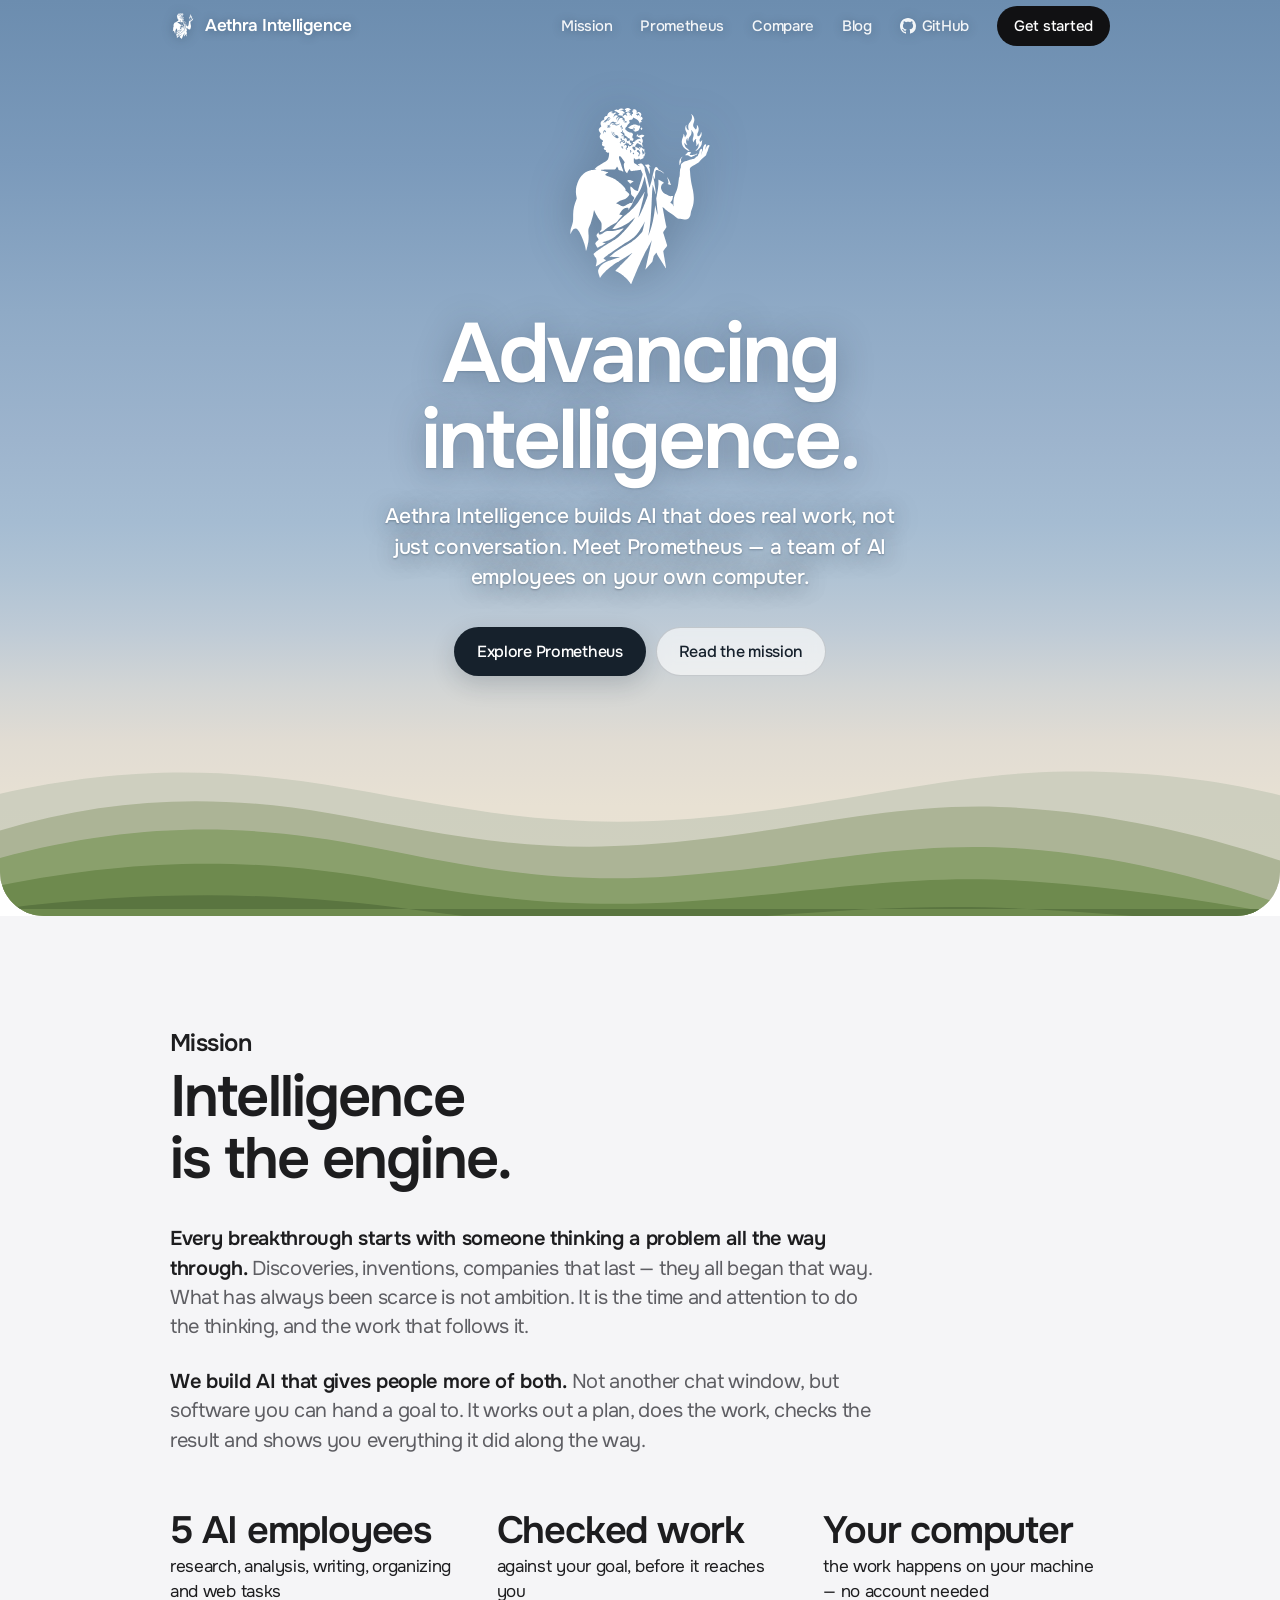
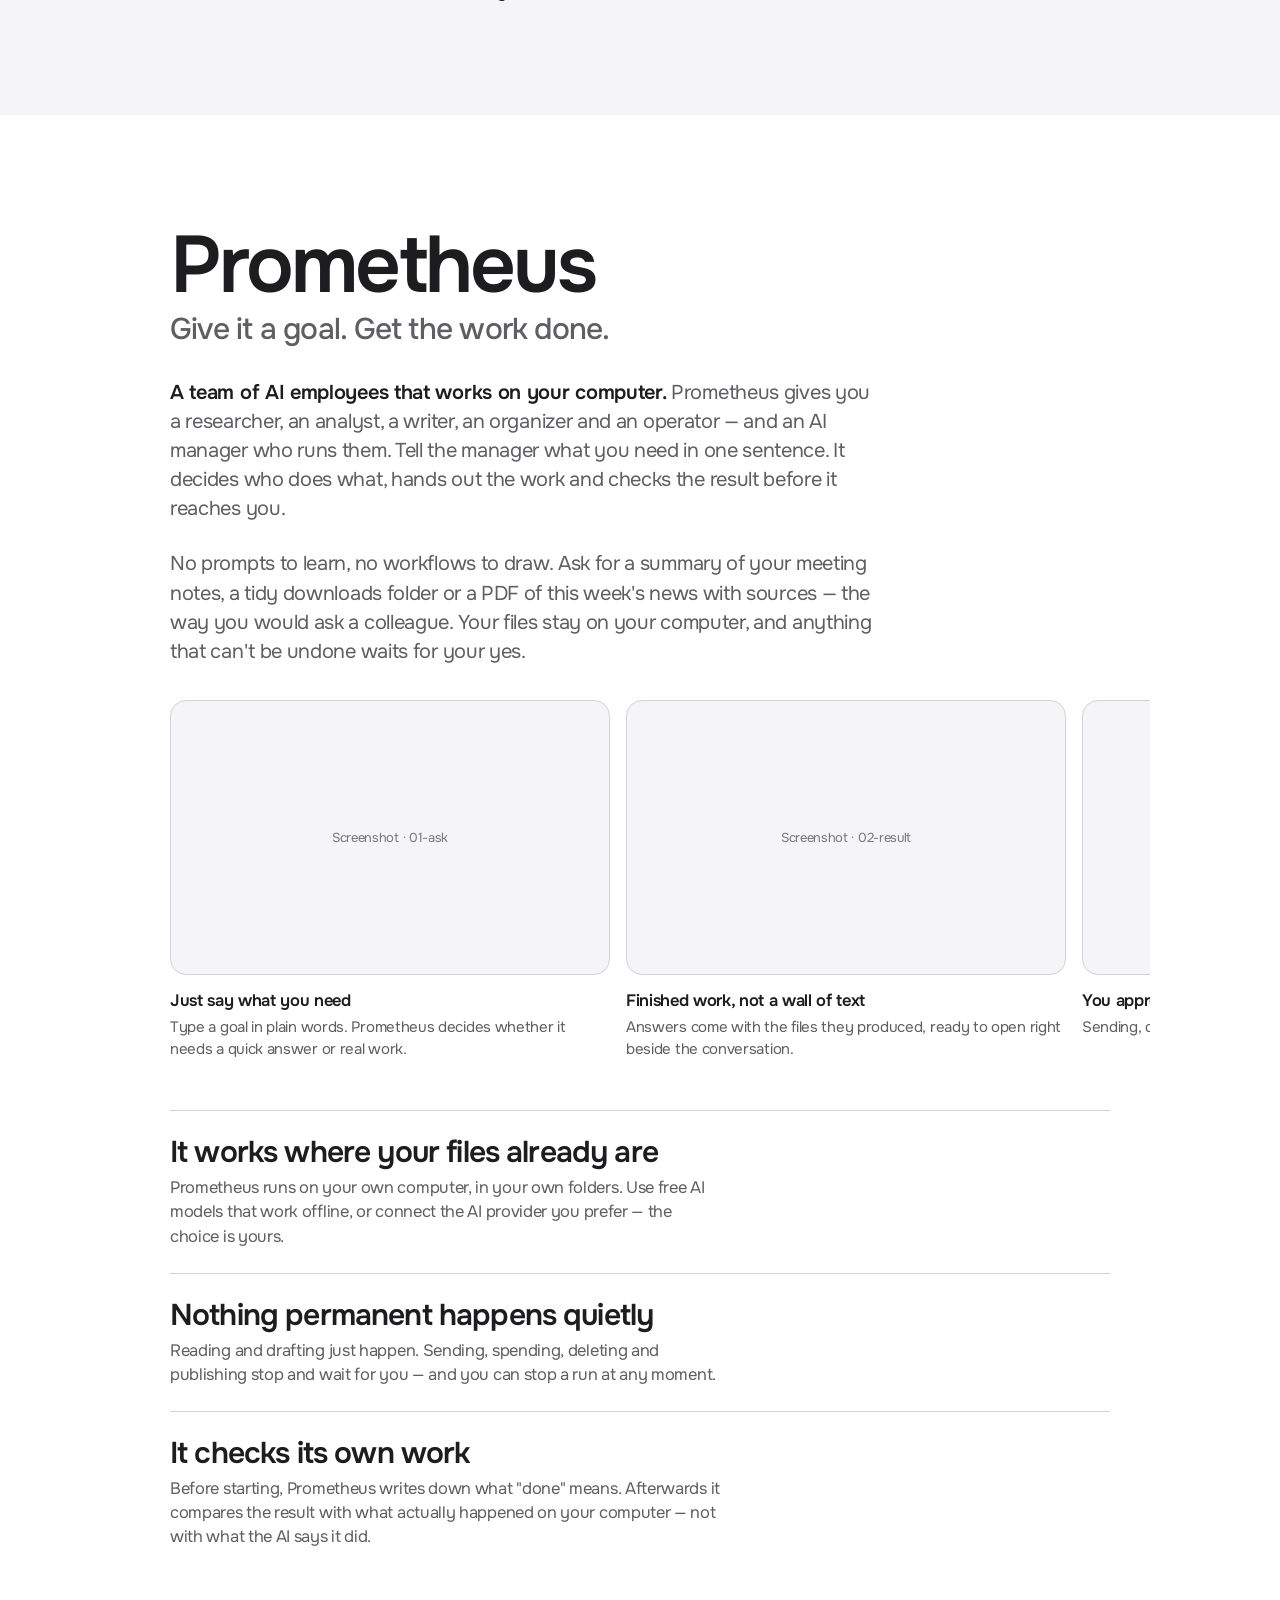
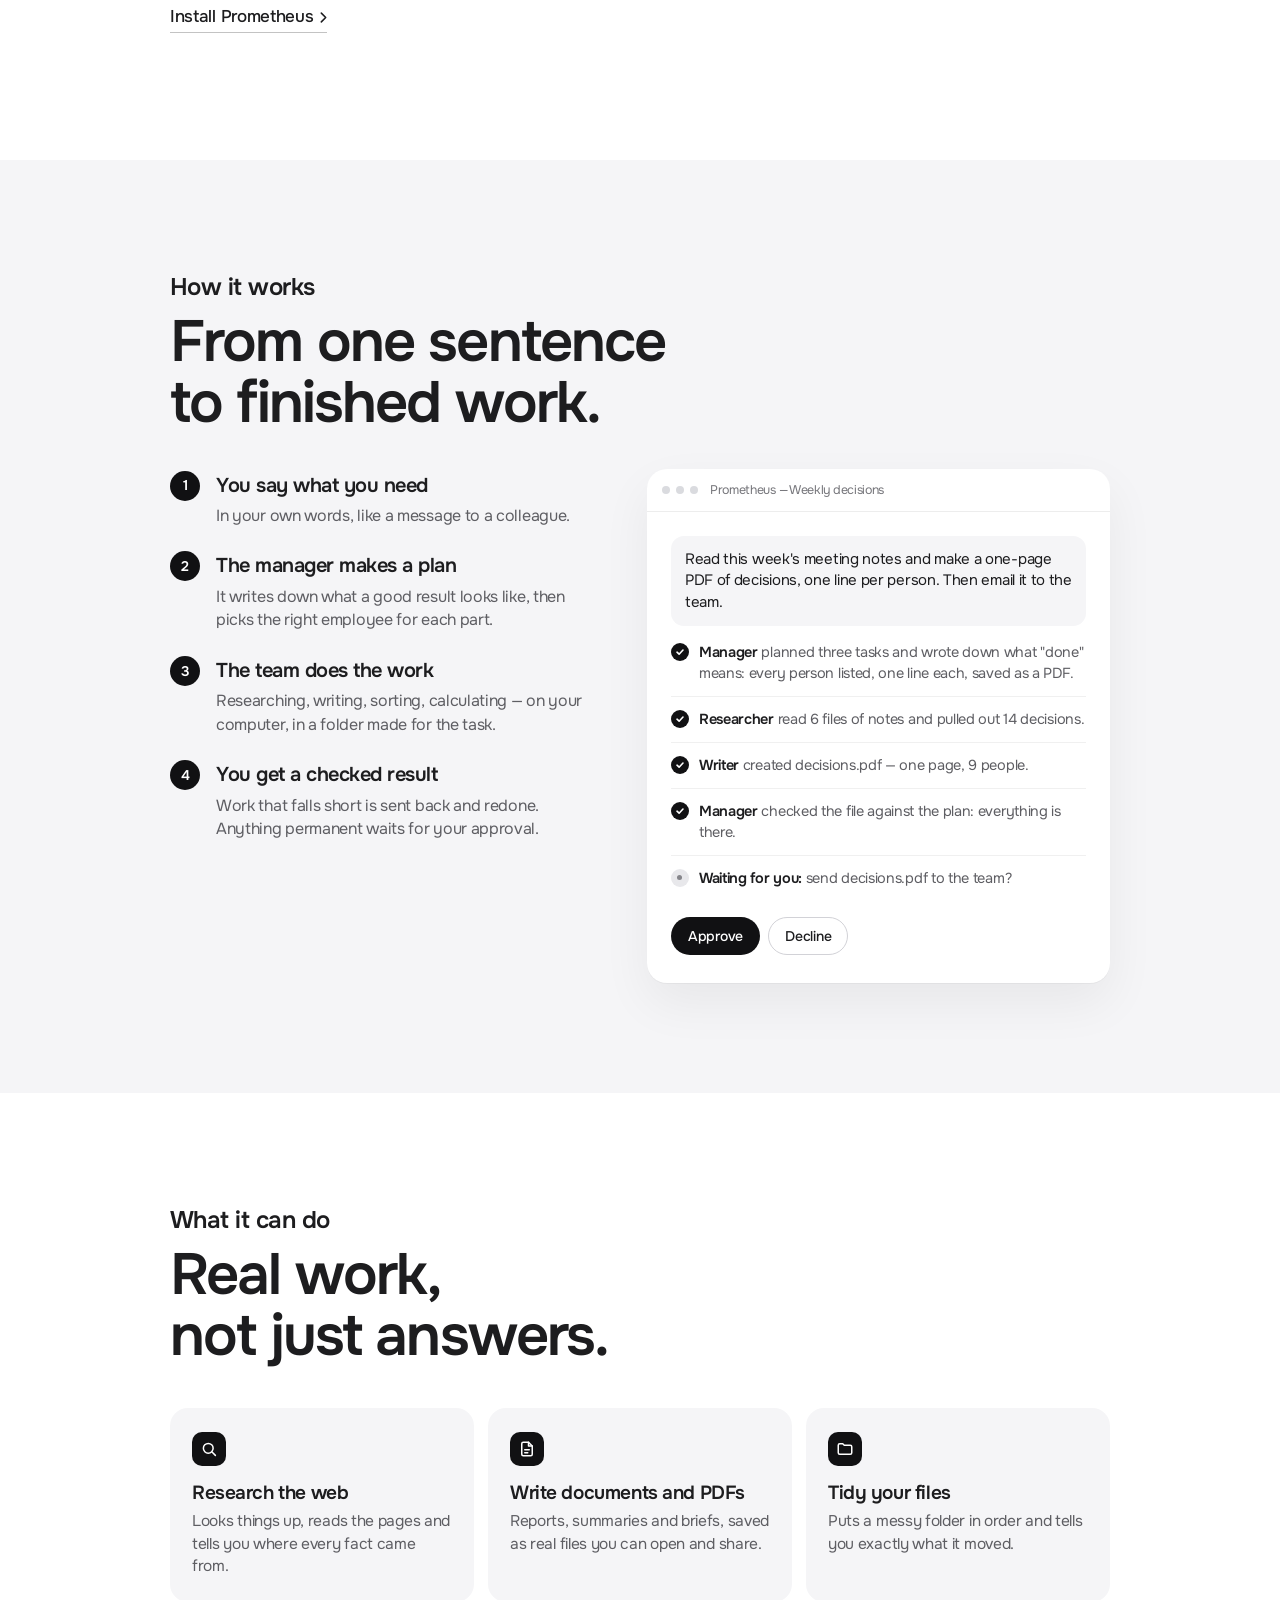
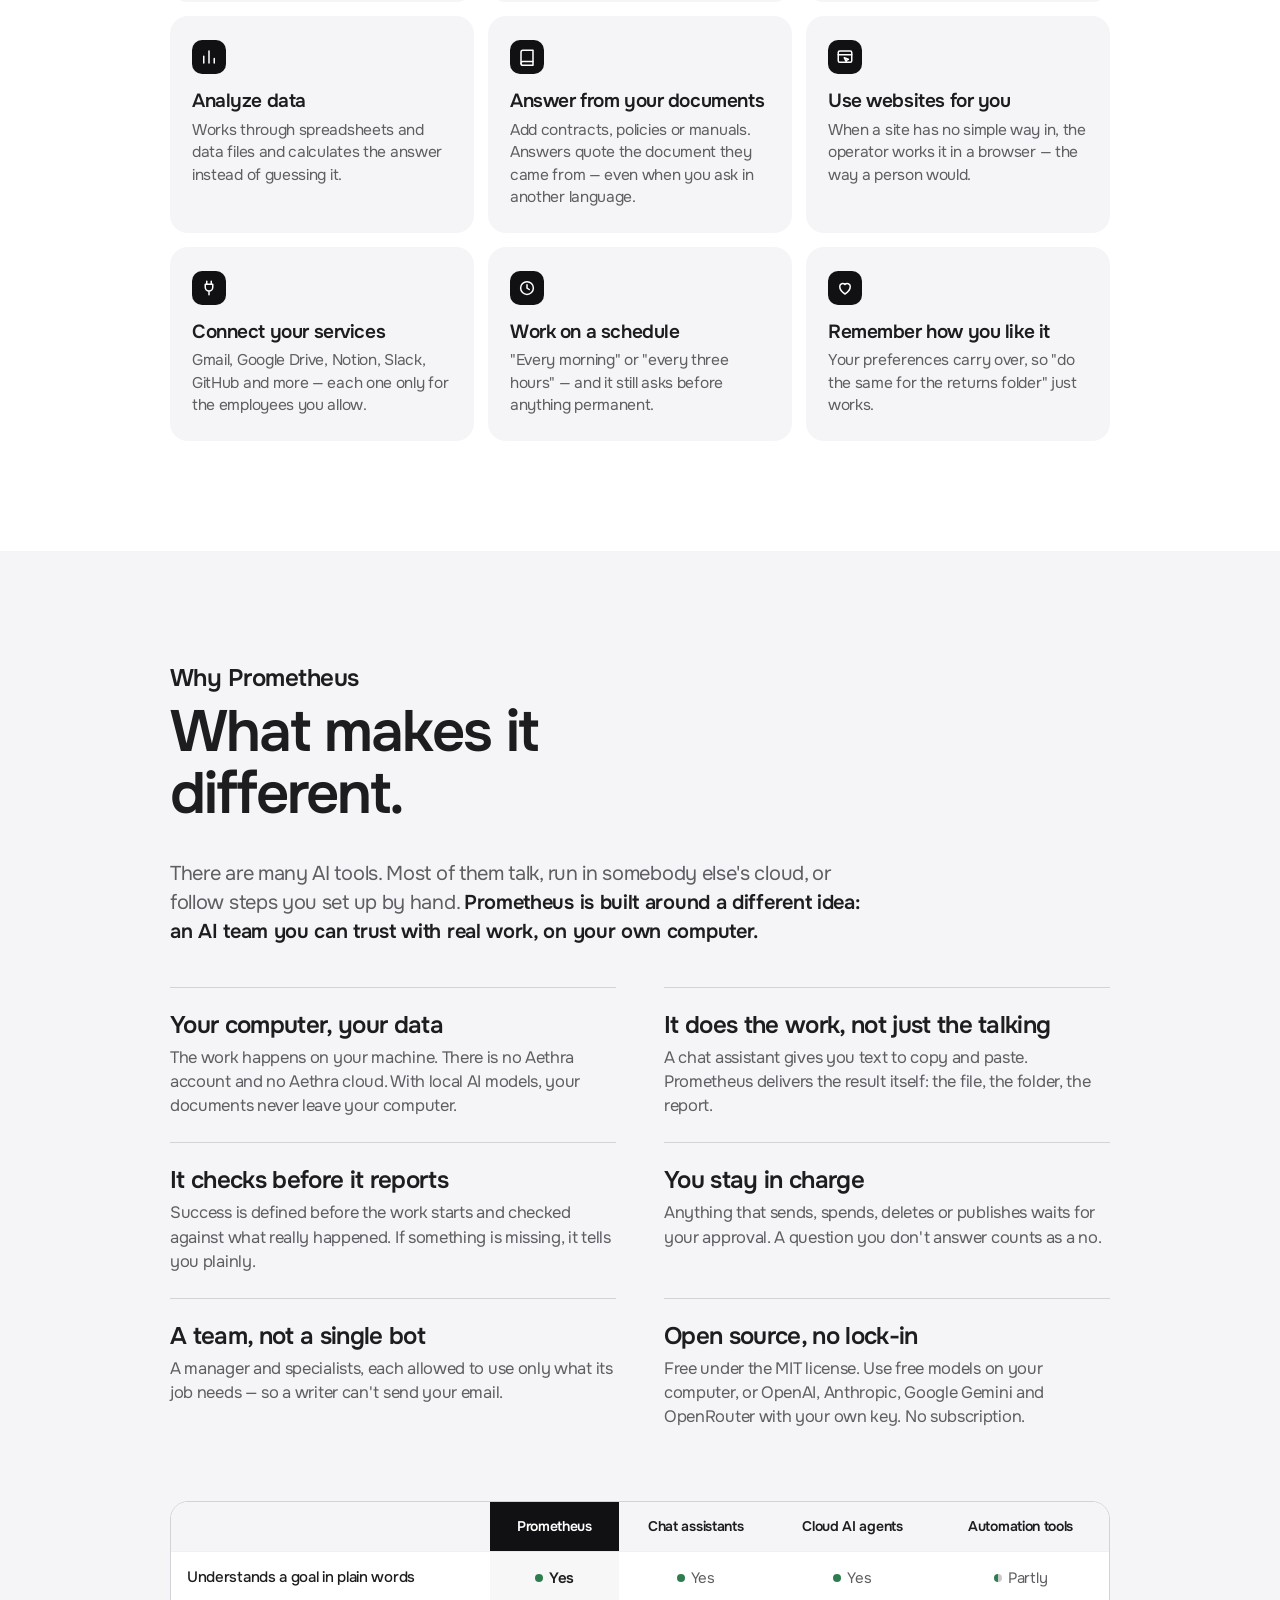
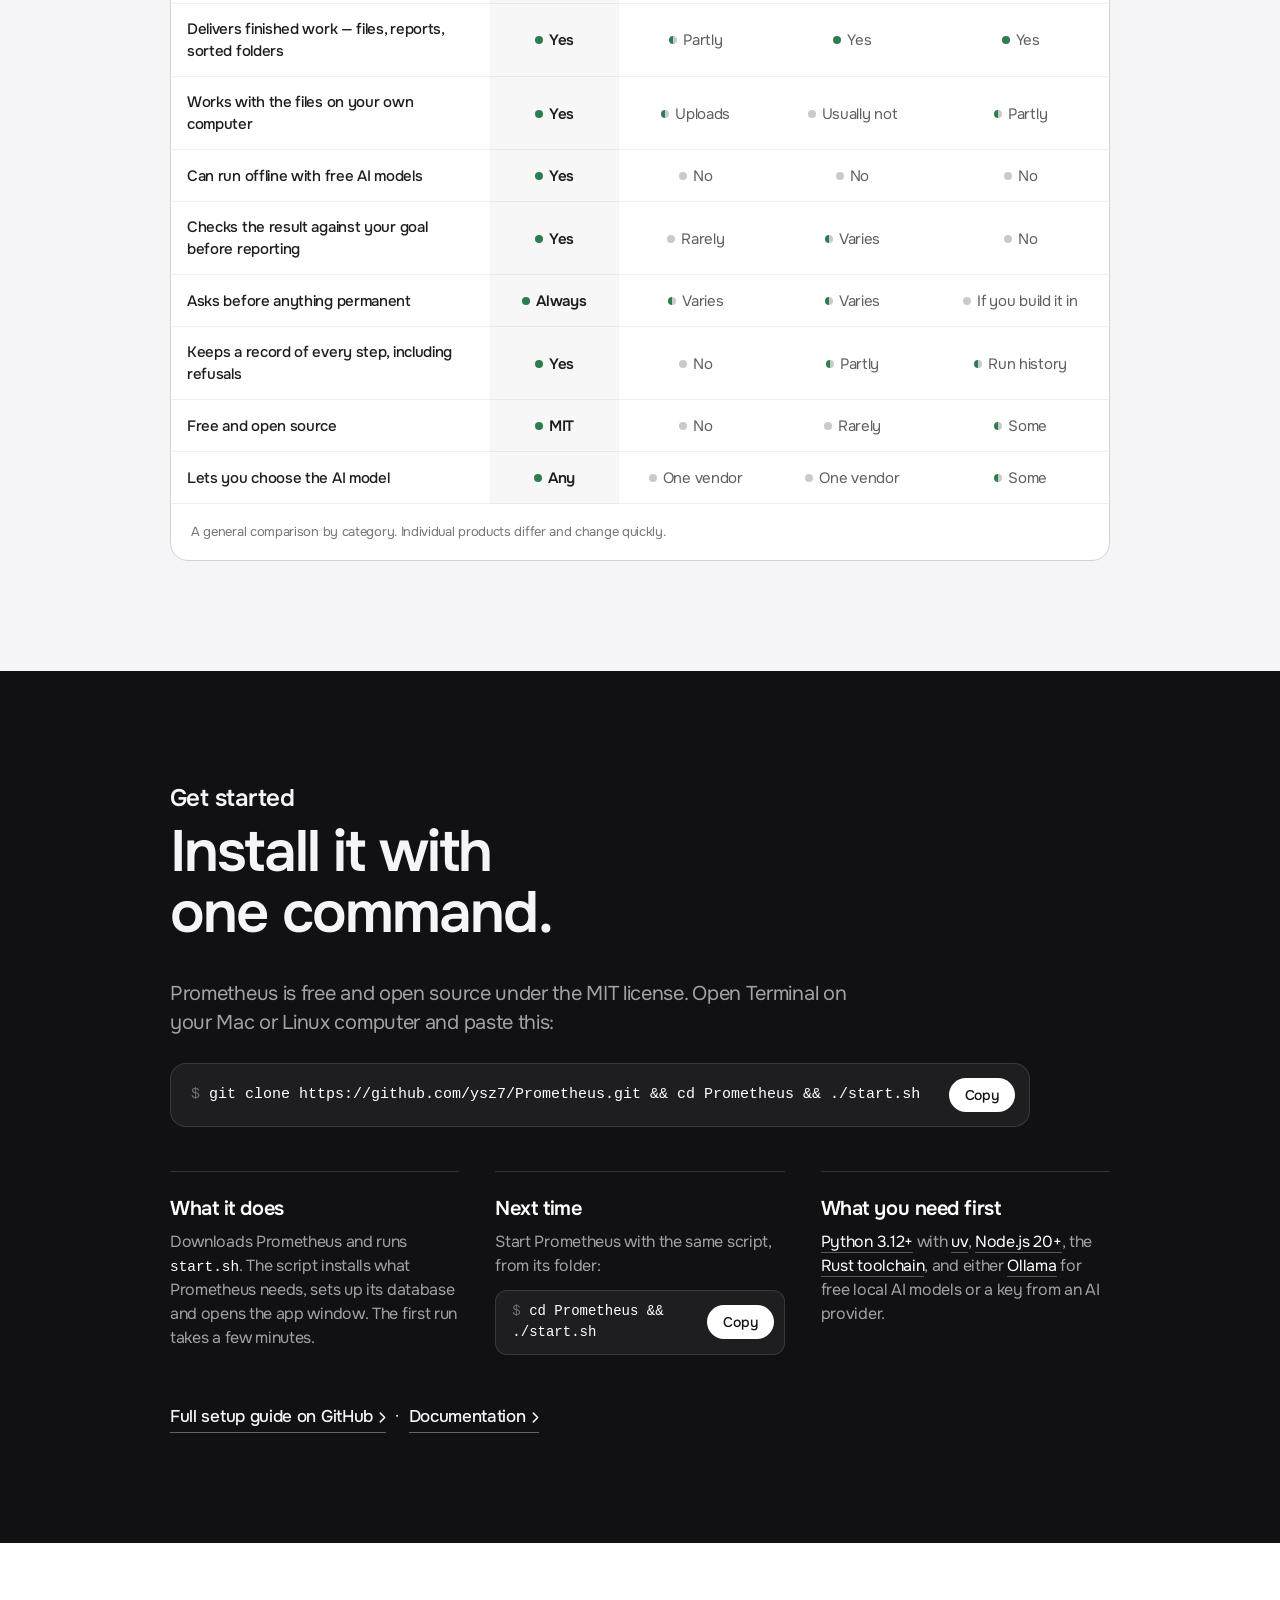
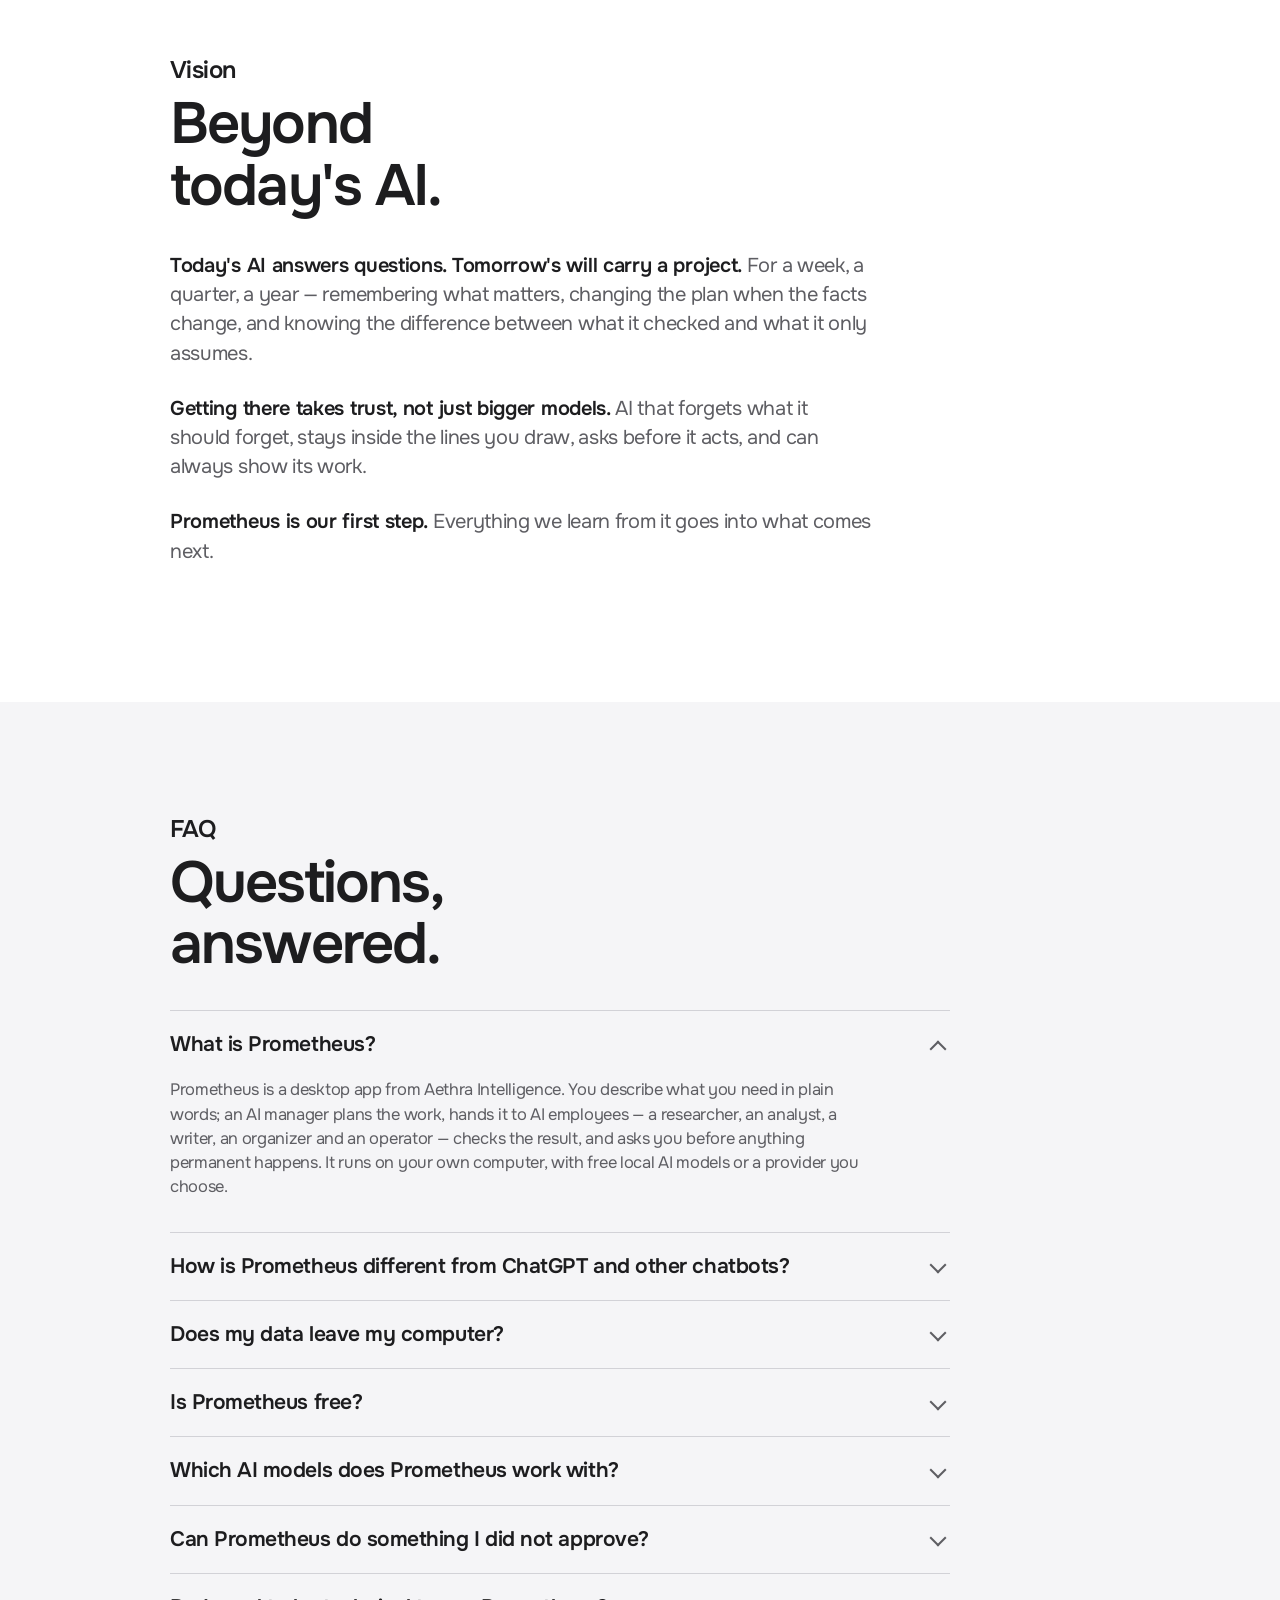
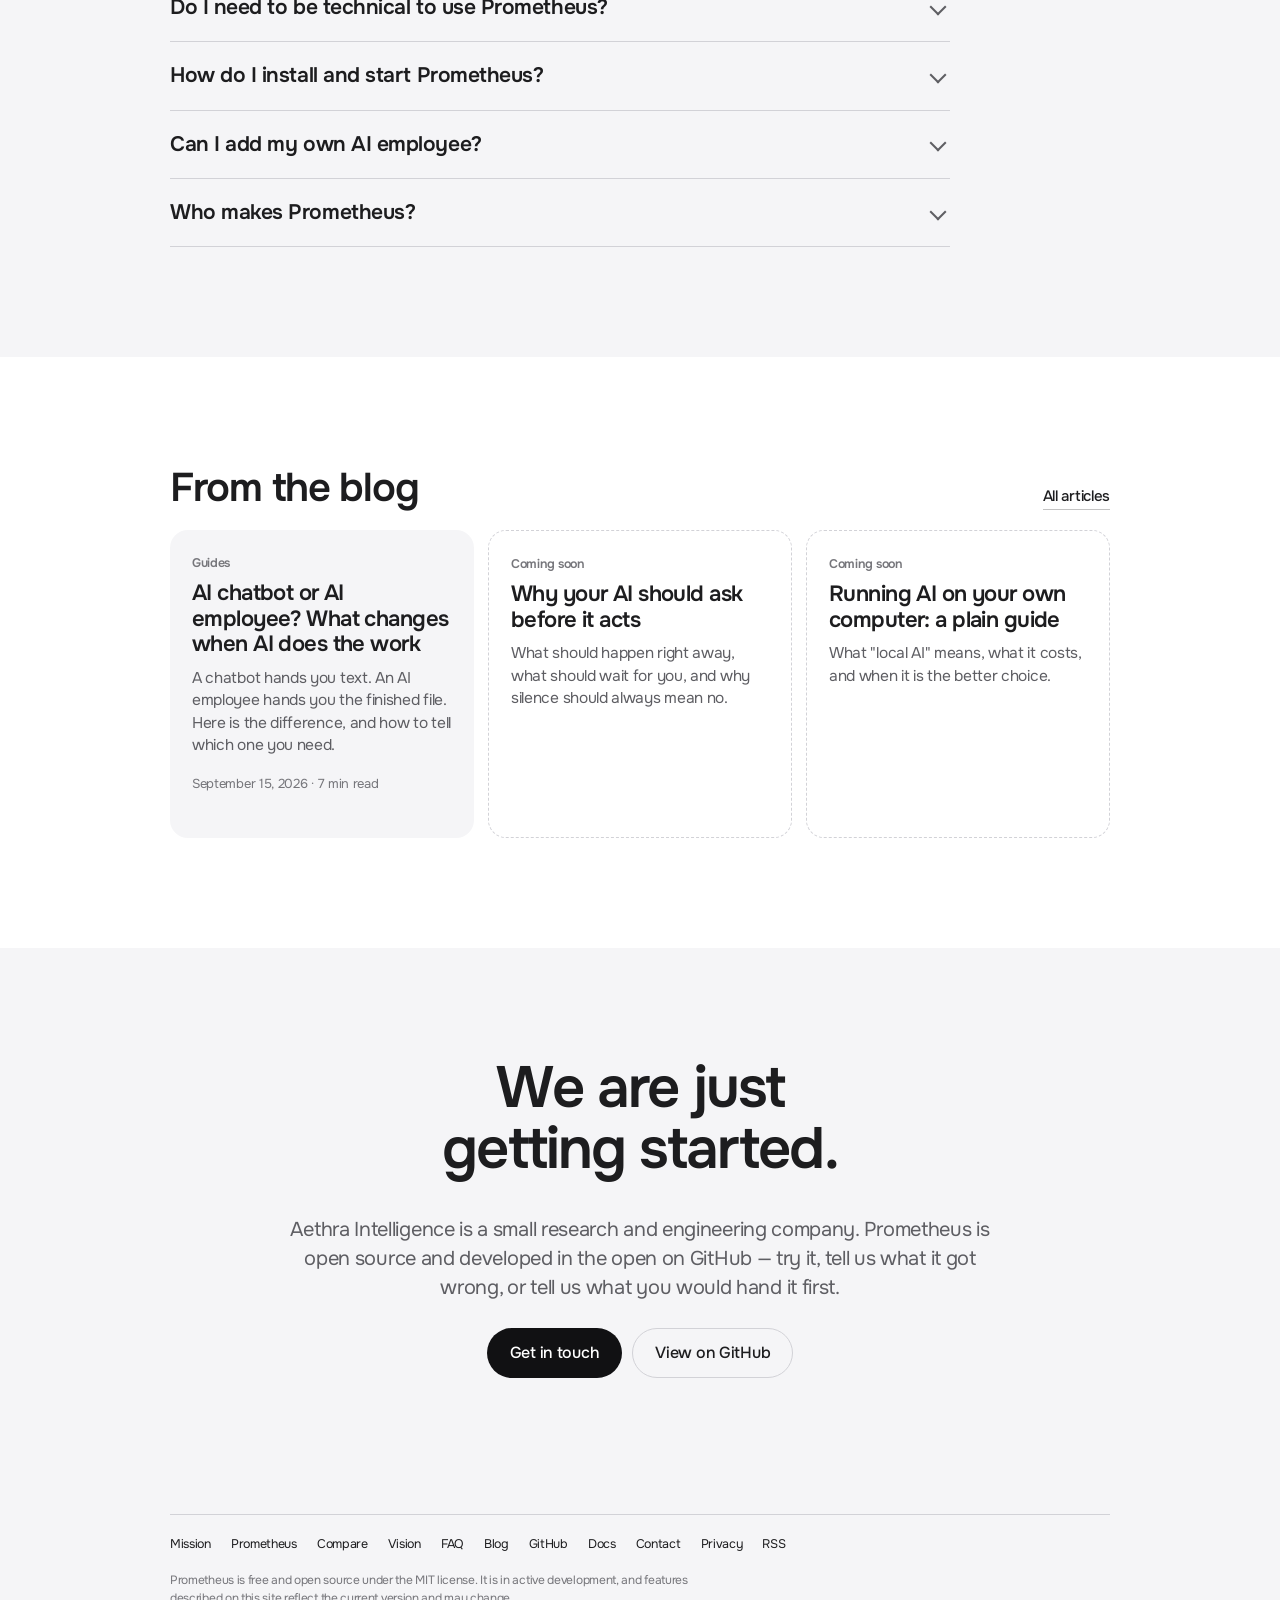
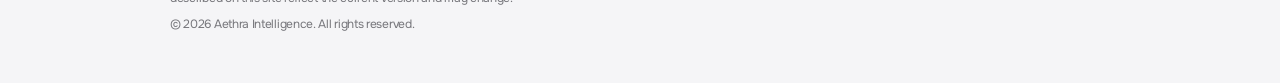
==== commit 130b5ae1: "add link documentation" ====
--- a/index.html
+++ b/index.html
@@ -70,7 +70,7 @@
       "description": "Prometheus is a desktop app where an AI manager plans work described in plain language, hands it to AI employees (researcher, analyst, writer, organizer, operator), checks the result against criteria written before the work began, and asks for approval before any irreversible action. It runs on the user's own computer with local or hosted AI models.",
       "url": "https://aethraintelligence.com/#prometheus",
       "downloadUrl": "https://github.com/ysz7/Prometheus",
-      "softwareHelp": "https://github.com/ysz7/Prometheus#readme",
+      "softwareHelp": "https://ysz7.github.io/Prometheus/",
       "isAccessibleForFree": true,
       "license": "https://opensource.org/licenses/MIT",
       "installUrl": "https://aethraintelligence.com/#install",
@@ -481,6 +481,10 @@
       <a class="textlink" href="https://github.com/ysz7/Prometheus#quick-start" rel="noopener">Full setup guide on GitHub
         <svg class="chev" viewBox="0 0 8 12" fill="none" aria-hidden="true"><path d="M1.5 1 6.5 6l-5 5" stroke="currentColor" stroke-width="1.8" stroke-linecap="round" stroke-linejoin="round"/></svg>
       </a>
+      <span aria-hidden="true">&nbsp;&middot;&nbsp;</span>
+      <a class="textlink" href="https://ysz7.github.io/Prometheus/" rel="noopener">Documentation
+        <svg class="chev" viewBox="0 0 8 12" fill="none" aria-hidden="true"><path d="M1.5 1 6.5 6l-5 5" stroke="currentColor" stroke-width="1.8" stroke-linecap="round" stroke-linejoin="round"/></svg>
+      </a>
     </p>
   </div>
 </section>
@@ -595,6 +599,7 @@
         <a href="./#faq">FAQ</a>
         <a href="blog/">Blog</a>
         <a href="https://github.com/ysz7/Prometheus" rel="noopener">GitHub</a>
+        <a href="https://ysz7.github.io/Prometheus/" rel="noopener">Docs</a>
         <a href="mailto:support@aethraintelligence.com">Contact</a>
         <a href="privacy/">Privacy</a>
         <a href="feed.xml">RSS</a>
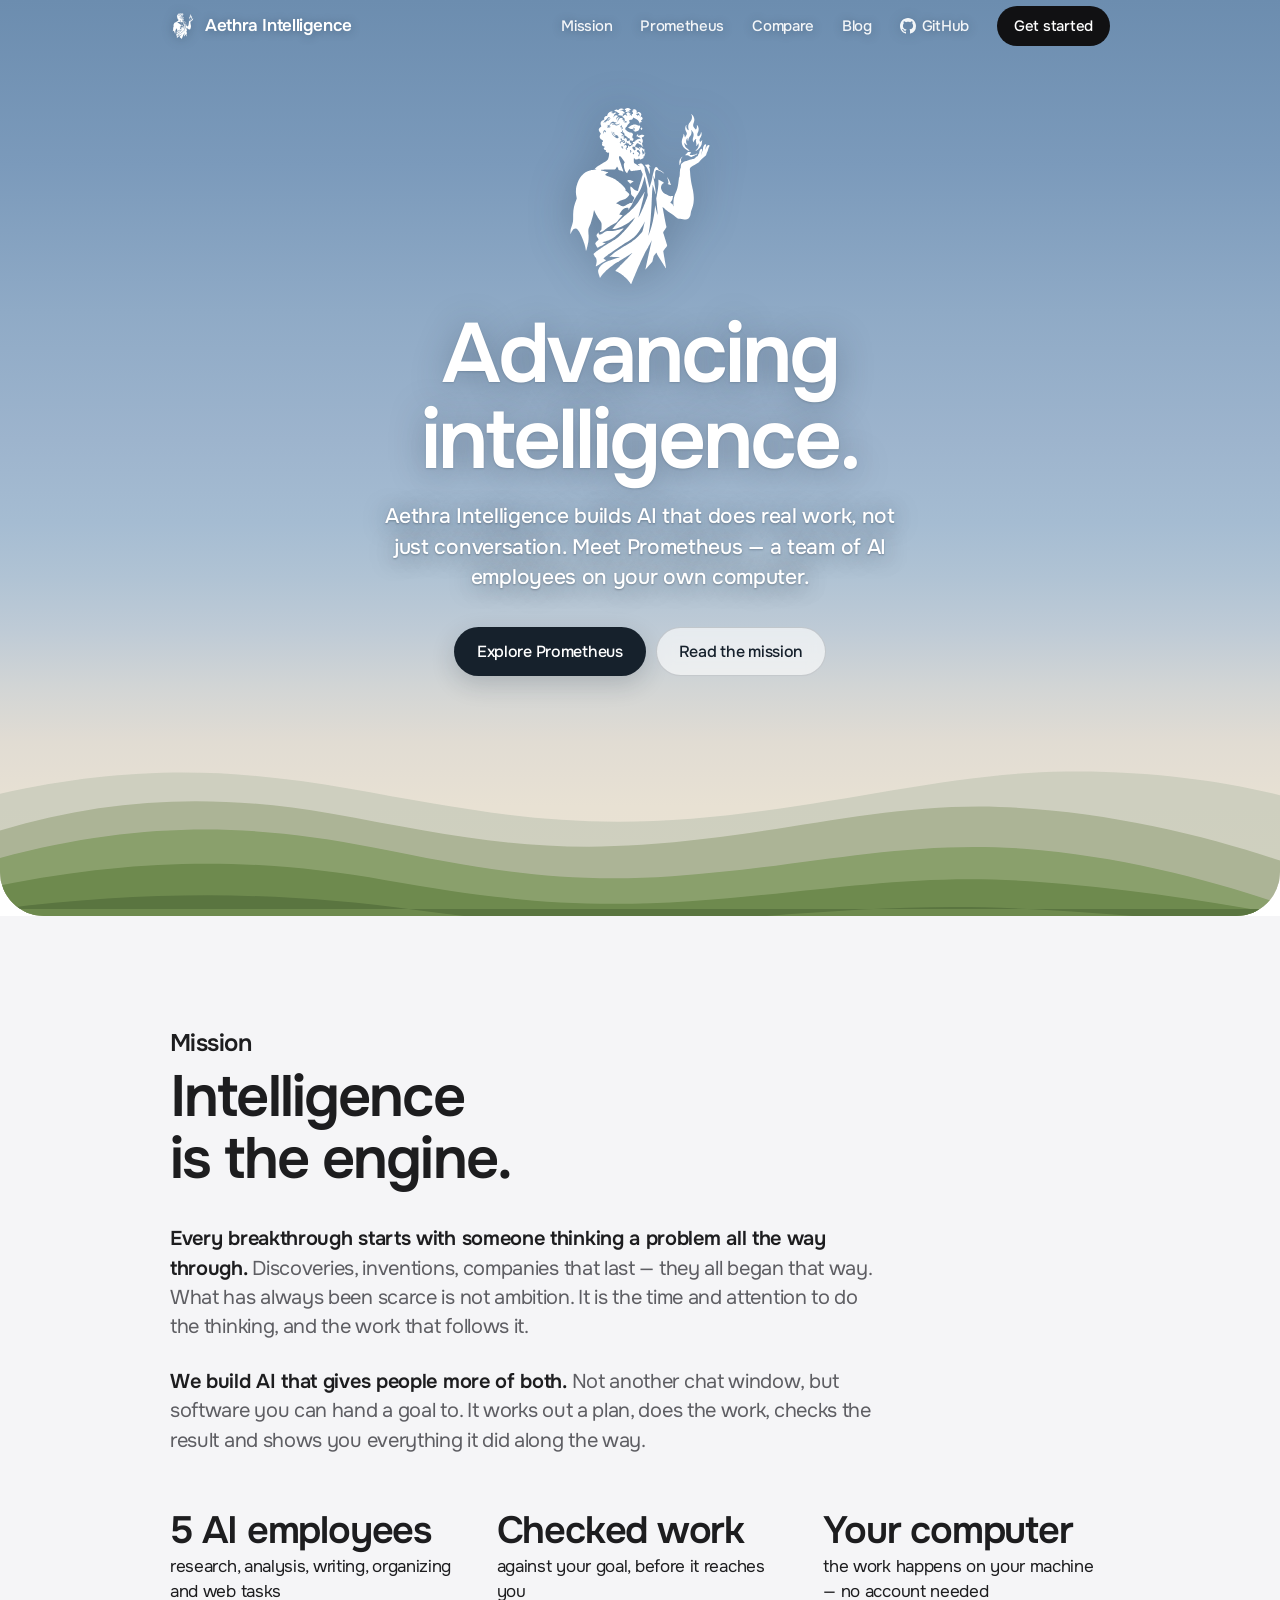
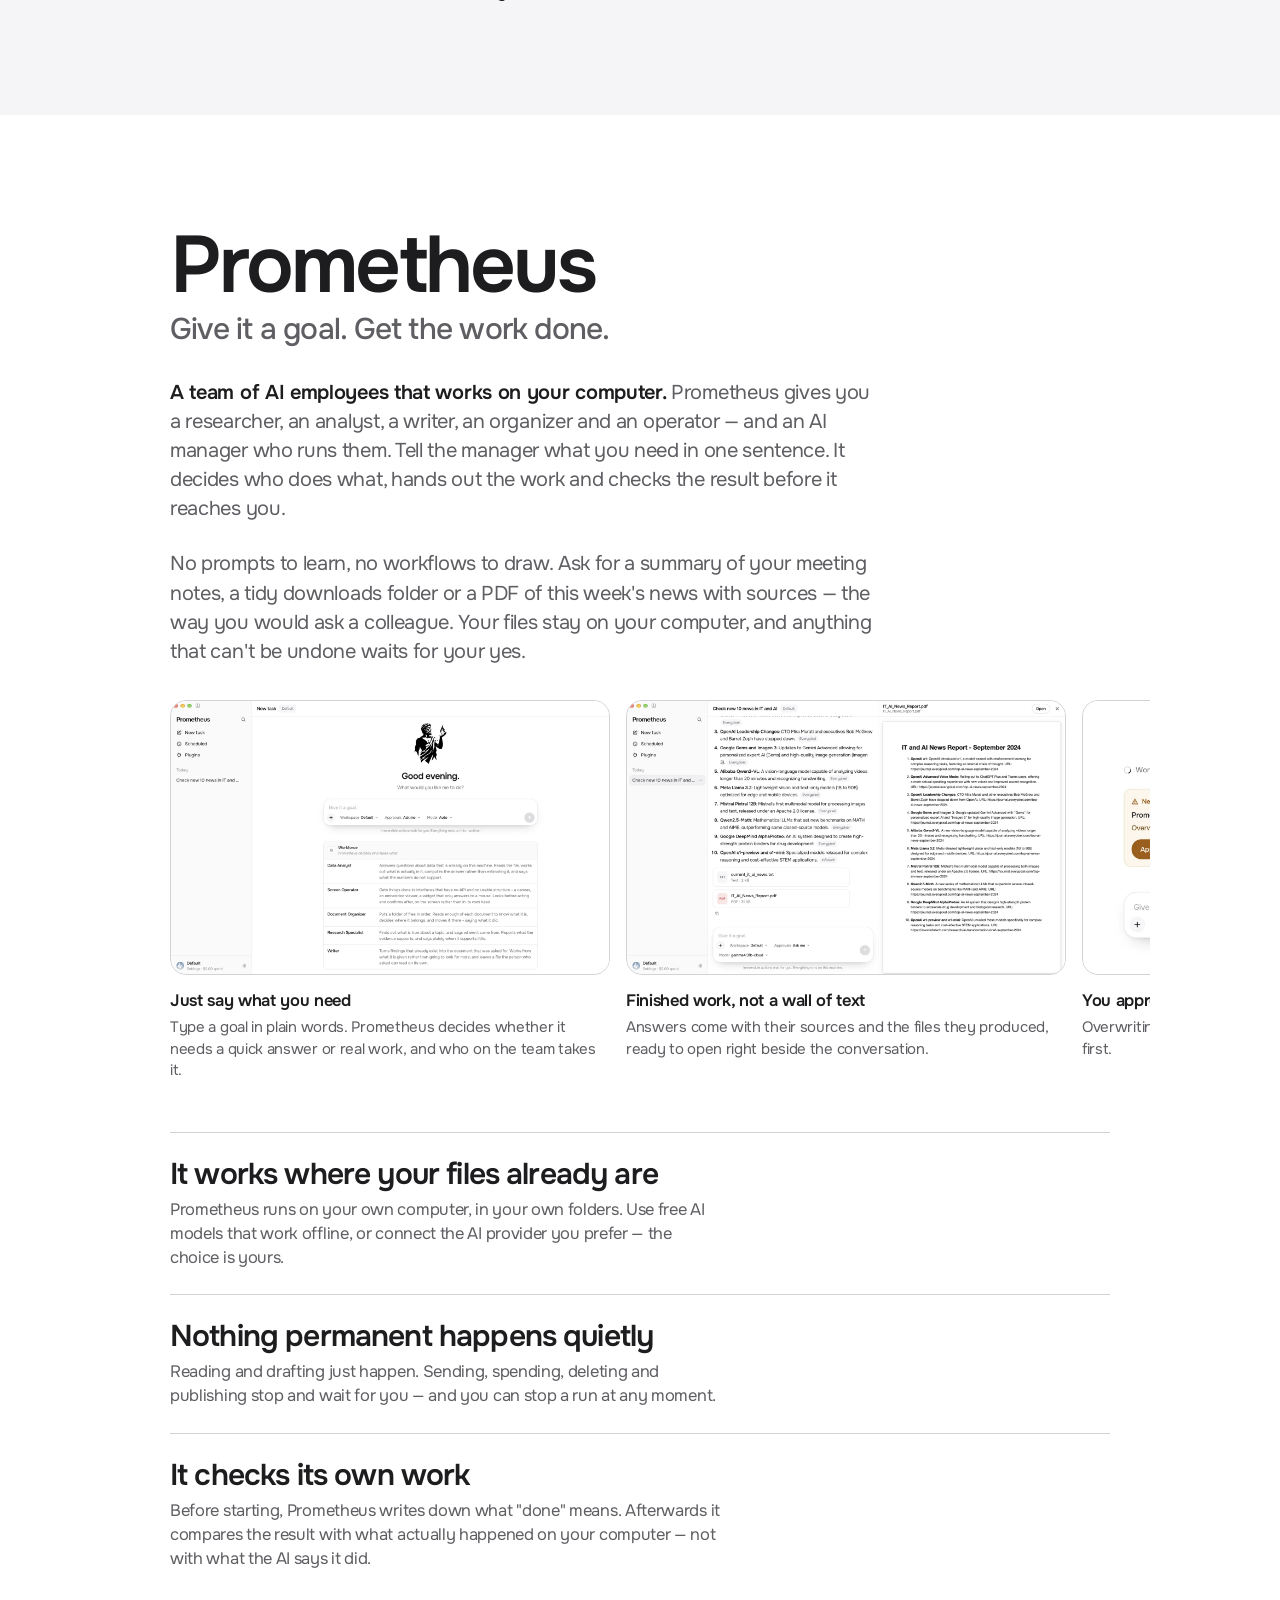
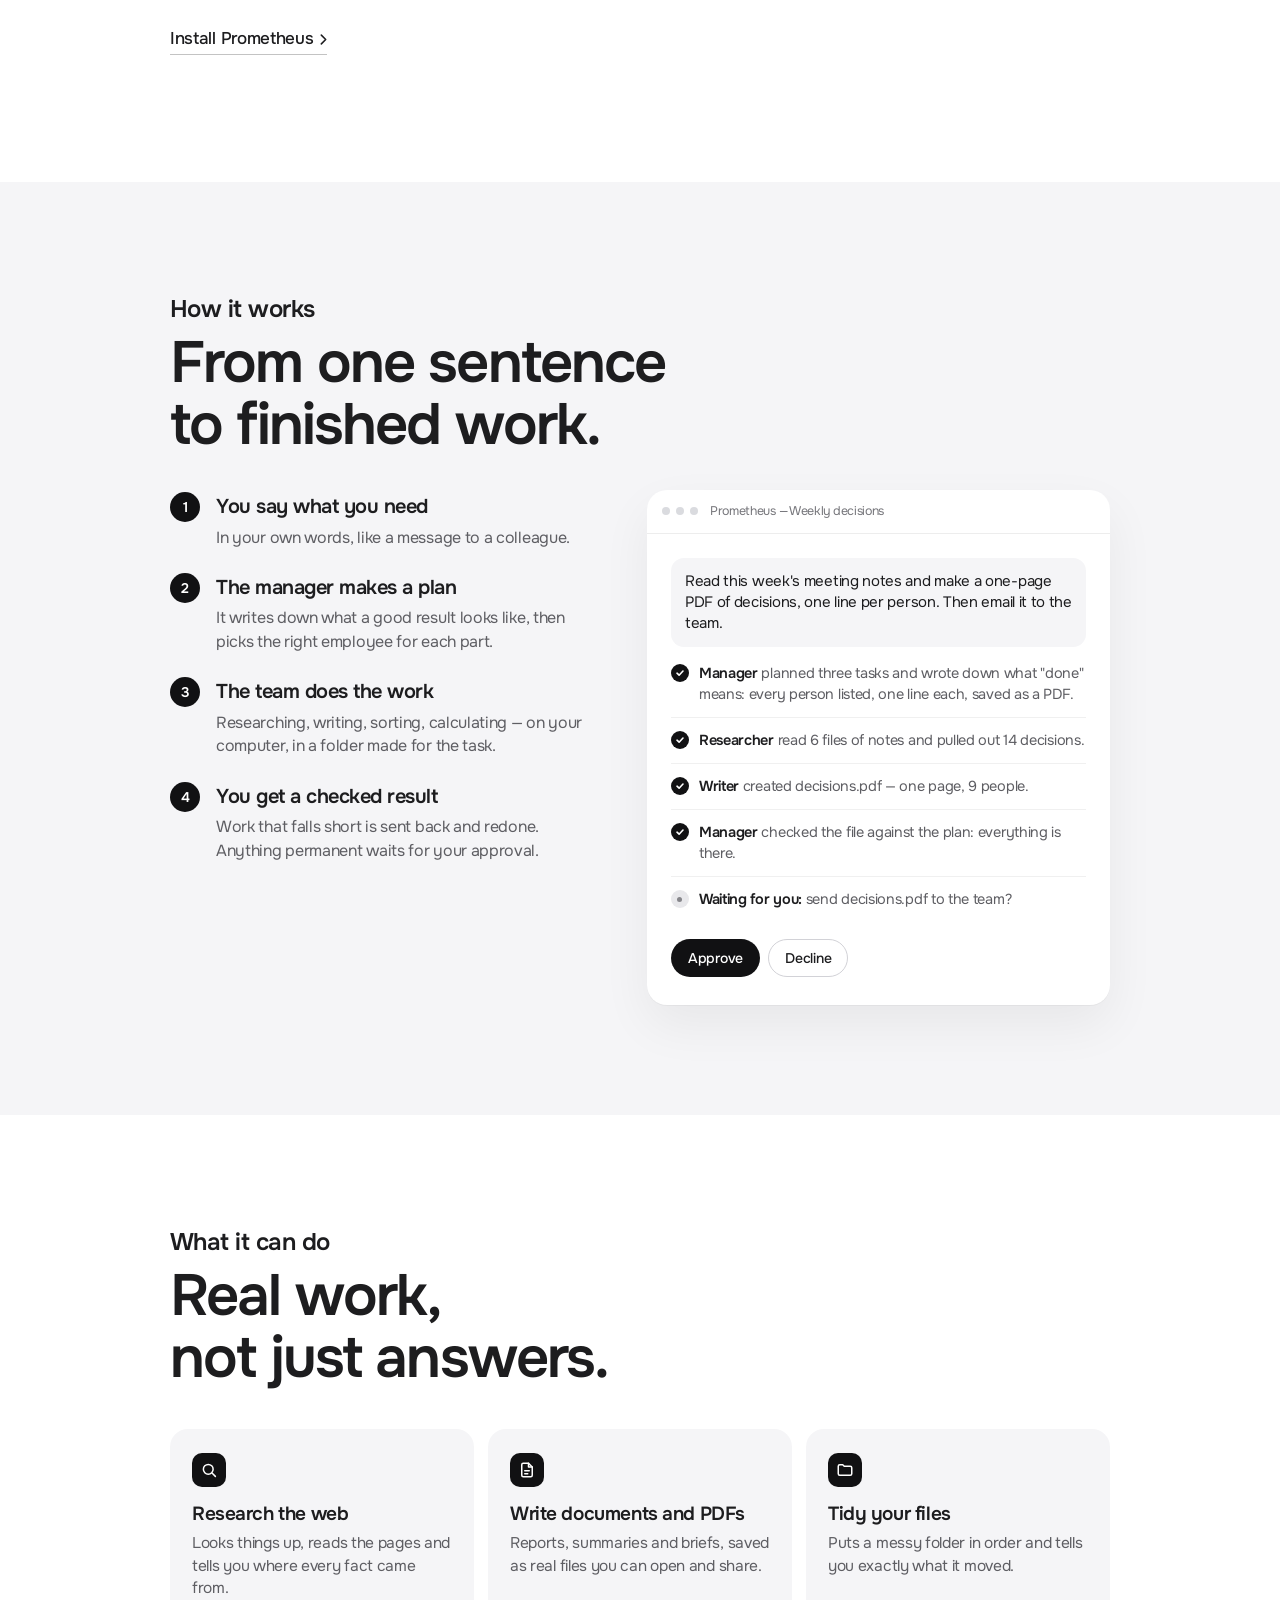
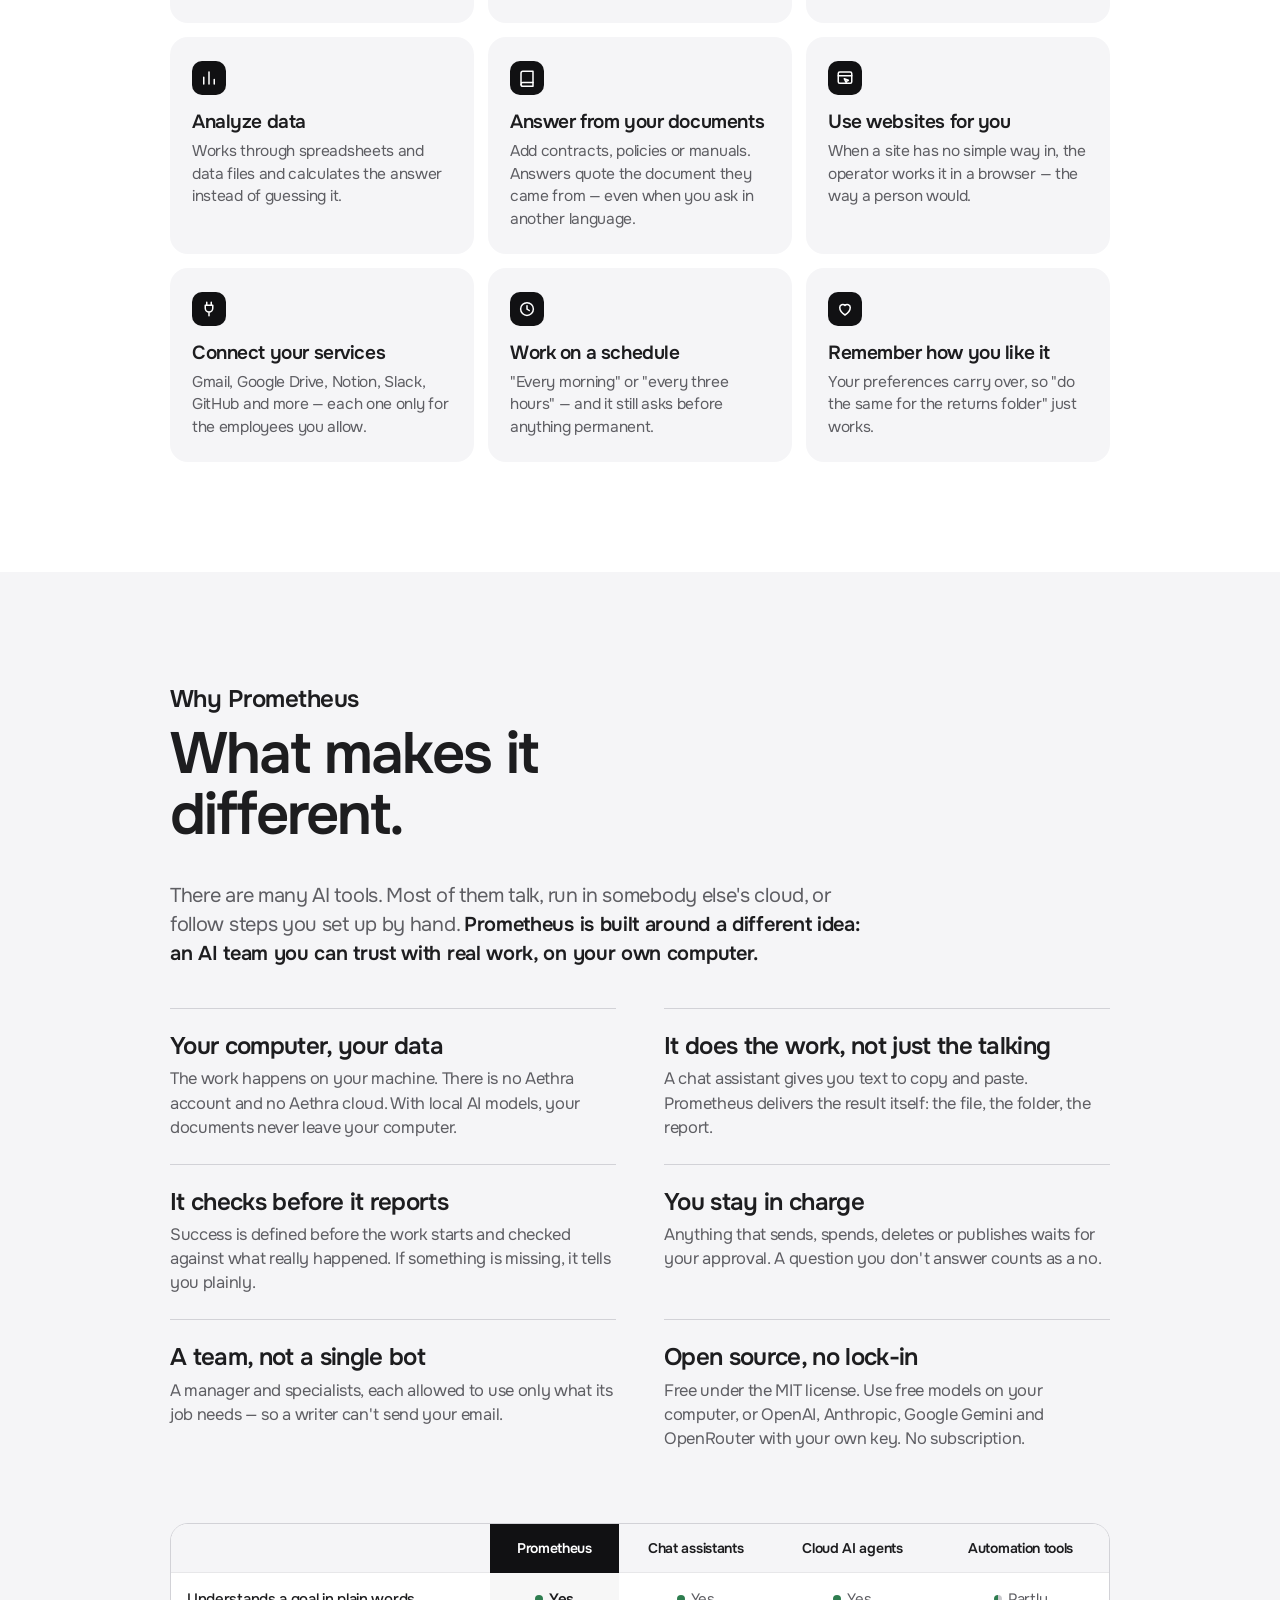
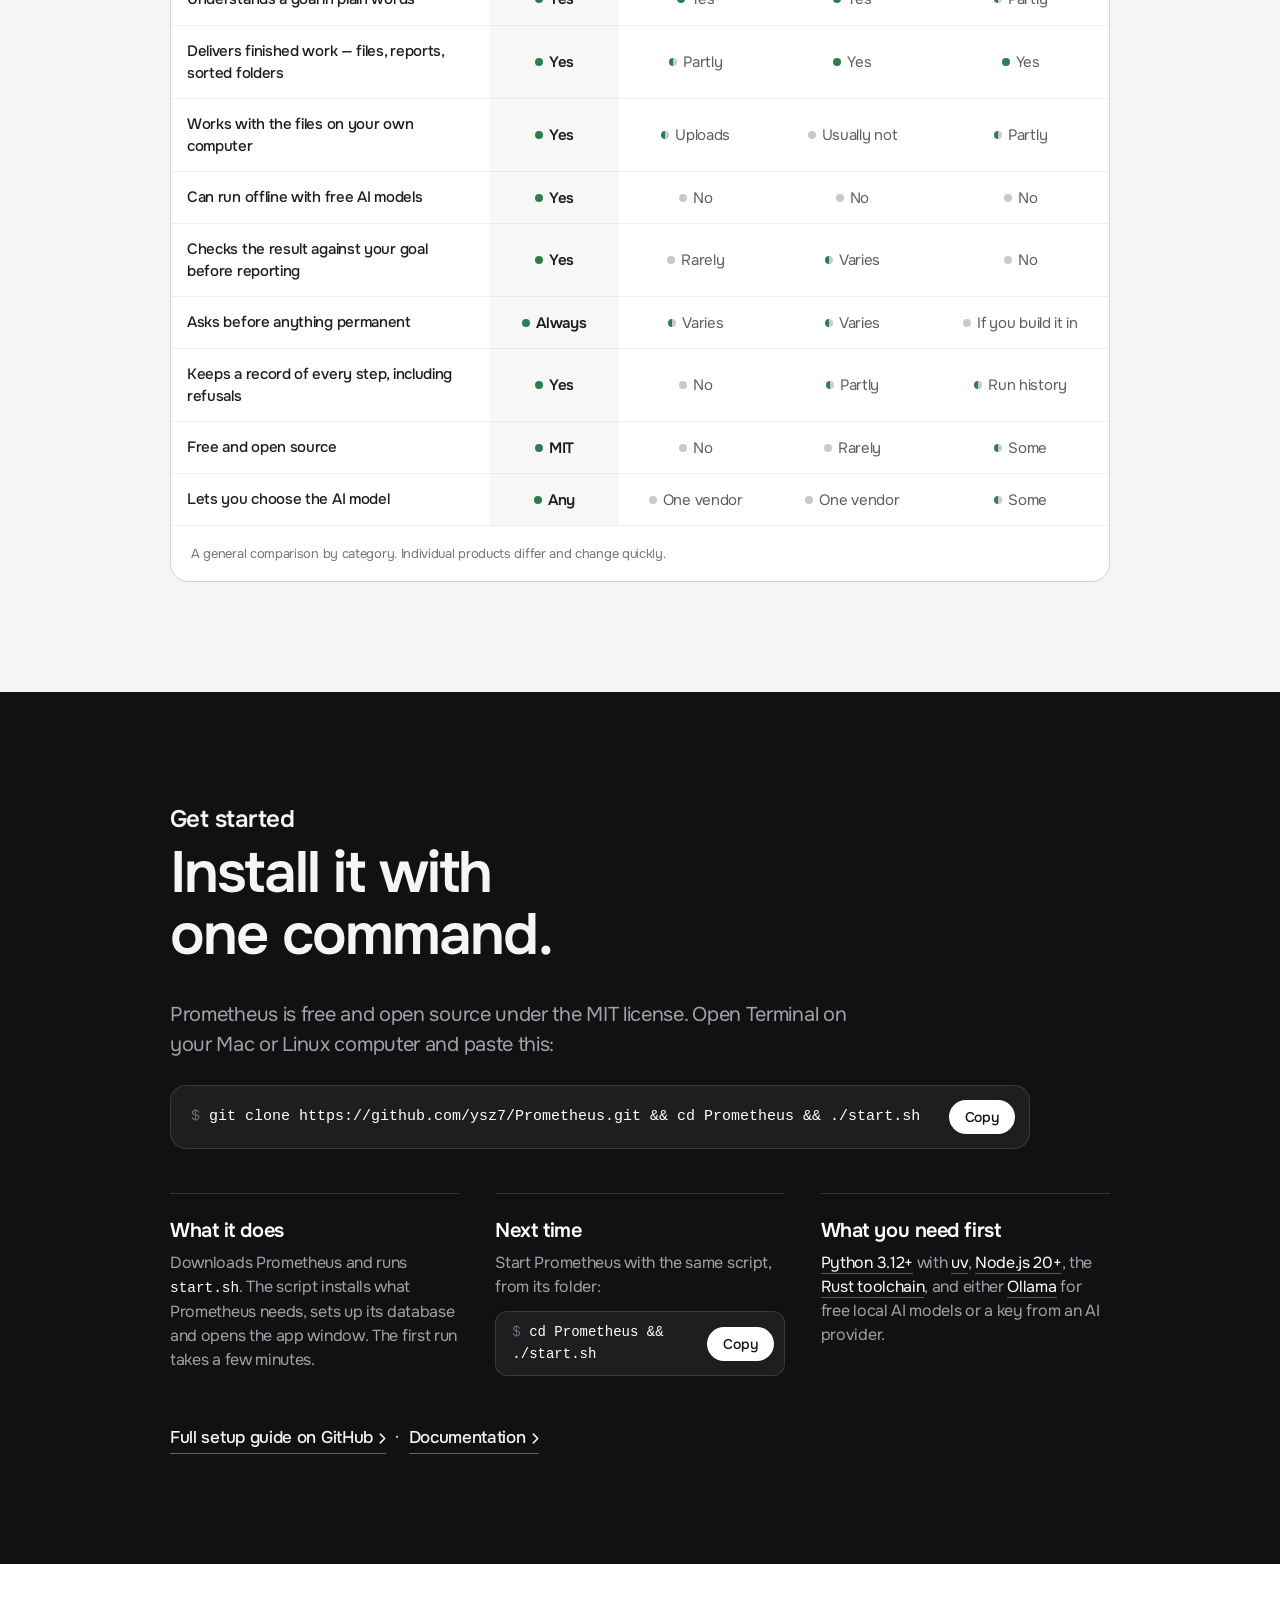
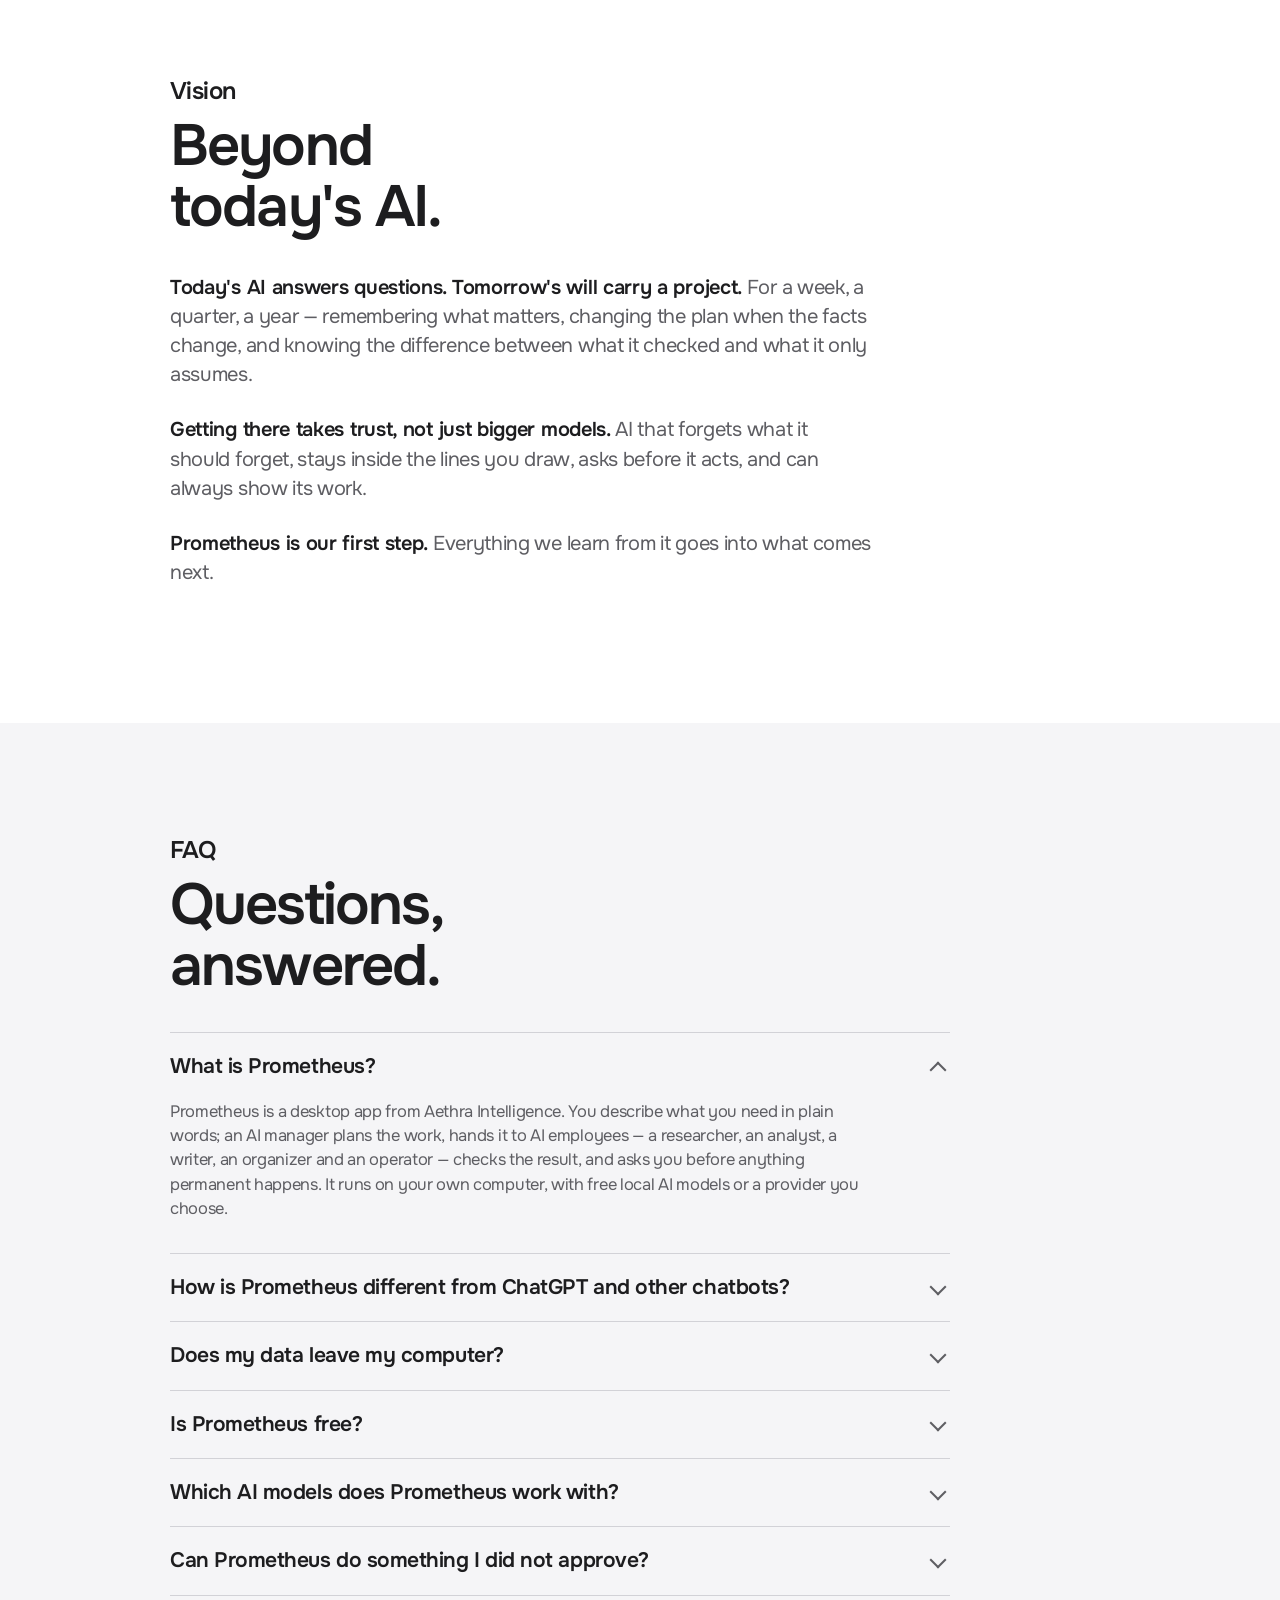
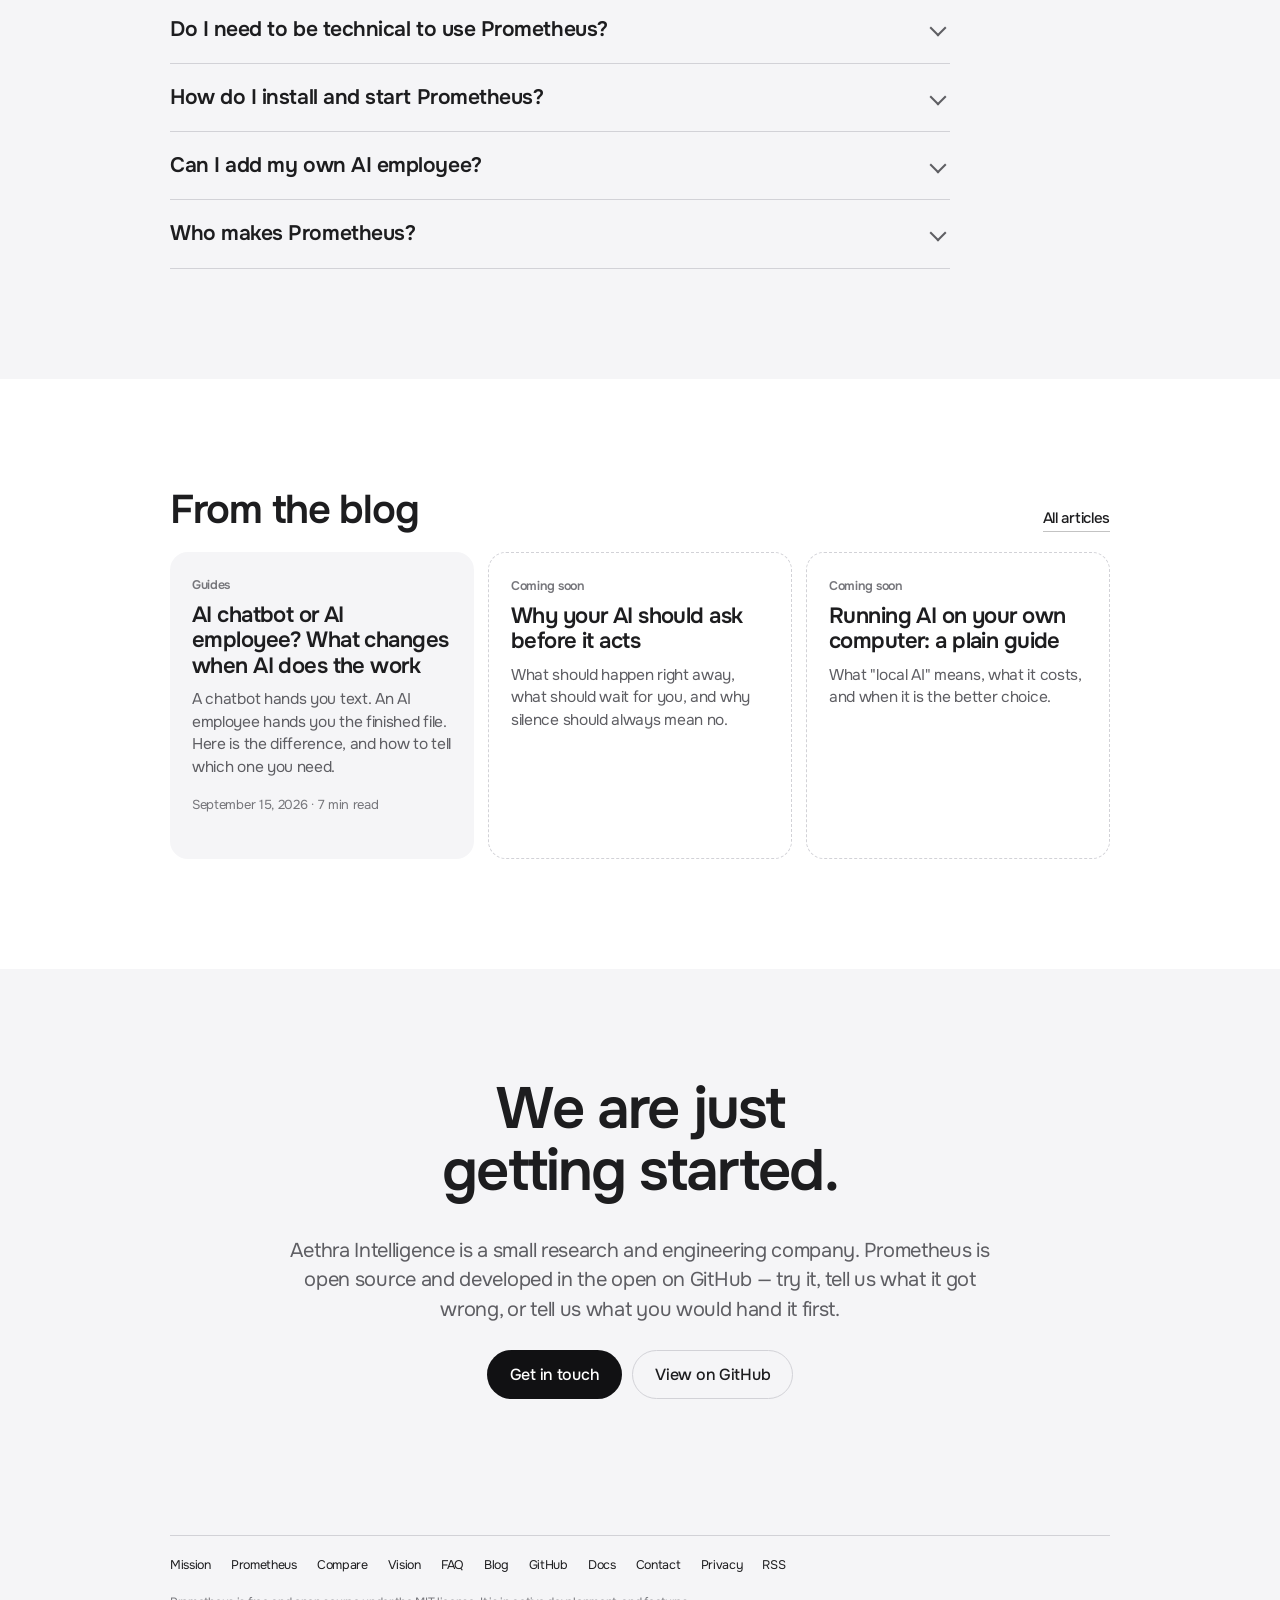
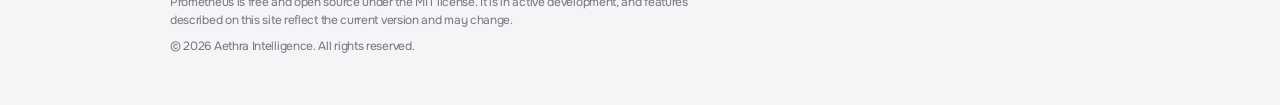
==== commit 72943ab9: "update prometheus pictures" ====
--- a/index.html
+++ b/index.html
@@ -235,39 +235,27 @@
     <p class="copy">No prompts to learn, no workflows to draw. Ask for a summary of your meeting notes, a tidy downloads folder or a PDF of this week's news with sources — the way you would ask a colleague. Your files stay on your computer, and anything that can't be undone waits for your yes.</p>
   </div>
 
-  <!--
-    SCREENSHOTS
-    Put the images in /assets/screenshots/ (PNG or WebP, 2400×1500 or any 16:10 size),
-    then replace the placeholder <div class="shot-img">…</div> with, for example:
-      <div class="shot-img"><img src="assets/screenshots/01-ask.webp" width="1200" height="750" loading="lazy" alt="…"></div>
-    The alt text is already written for each shot below. See README.md → Screenshots.
-  -->
   <div class="shots-wrap">
     <div class="shots" tabindex="0" aria-label="Prometheus screenshots">
       <figure class="shot">
-        <!-- 01-ask: alt="Prometheus window with a goal typed into the message field" -->
-        <div class="shot-img"><span>Screenshot · 01-ask</span></div>
-        <figcaption><b>Just say what you need</b>Type a goal in plain words. Prometheus decides whether it needs a quick answer or real work.</figcaption>
+        <div class="shot-img"><img src="assets/screenshots/01-ask.webp" width="1600" height="1000" loading="lazy" alt="A new task in Prometheus: the goal field and the AI employees the manager can hand work to"></div>
+        <figcaption><b>Just say what you need</b>Type a goal in plain words. Prometheus decides whether it needs a quick answer or real work, and who on the team takes it.</figcaption>
       </figure>
       <figure class="shot">
-        <!-- 02-result: alt="A finished answer in Prometheus with the PDF it created open beside the conversation" -->
-        <div class="shot-img"><span>Screenshot · 02-result</span></div>
-        <figcaption><b>Finished work, not a wall of text</b>Answers come with the files they produced, ready to open right beside the conversation.</figcaption>
+        <div class="shot-img"><img src="assets/screenshots/02-result.webp" width="1600" height="1000" loading="lazy" alt="Ten IT and AI news items with sources in Prometheus, with the PDF report it created open beside the conversation"></div>
+        <figcaption><b>Finished work, not a wall of text</b>Answers come with their sources and the files they produced, ready to open right beside the conversation.</figcaption>
       </figure>
       <figure class="shot">
-        <!-- 03-approval: alt="Prometheus asking for approval before sending an email" -->
-        <div class="shot-img"><span>Screenshot · 03-approval</span></div>
-        <figcaption><b>You approve anything permanent</b>Sending, deleting and spending stop and ask you first.</figcaption>
+        <div class="shot-img"><img src="assets/screenshots/03-approval.webp" width="1600" height="1000" loading="lazy" alt="Prometheus asking for approval before overwriting an existing file"></div>
+        <figcaption><b>You approve anything permanent</b>Overwriting, sending, deleting and spending stop and ask you first.</figcaption>
       </figure>
       <figure class="shot">
-        <!-- 04-progress: alt="Prometheus showing each AI employee's steps while a task runs" -->
-        <div class="shot-img"><span>Screenshot · 04-progress</span></div>
-        <figcaption><b>Watch the work as it happens</b>See which employee is doing what — and stop the run at any moment.</figcaption>
+        <div class="shot-img"><img src="assets/screenshots/04-plugins.webp" width="1600" height="1000" loading="lazy" alt="Prometheus plugin settings listing services such as GitHub, Gmail, Google Drive, Notion and Slack"></div>
+        <figcaption><b>Connect the services you use</b>Gmail, Google Drive, Notion, Slack and more — each one only for the employees you allow.</figcaption>
       </figure>
       <figure class="shot">
-        <!-- 05-plugins: alt="Prometheus settings listing connected services such as Gmail, Google Drive and Notion" -->
-        <div class="shot-img"><span>Screenshot · 05-plugins</span></div>
-        <figcaption><b>Connect the services you use</b>Gmail, Google Drive, Notion, Slack and more — each one only for the employees you allow.</figcaption>
+        <div class="shot-img"><img src="assets/screenshots/05-documents.webp" width="1600" height="1000" loading="lazy" alt="Prometheus documents settings with an indexed delivery policy document"></div>
+        <figcaption><b>Teach it what your team knows</b>Add your own documents. Employees quote them with the source, so you can check where an answer came from.</figcaption>
       </figure>
     </div>
   </div>
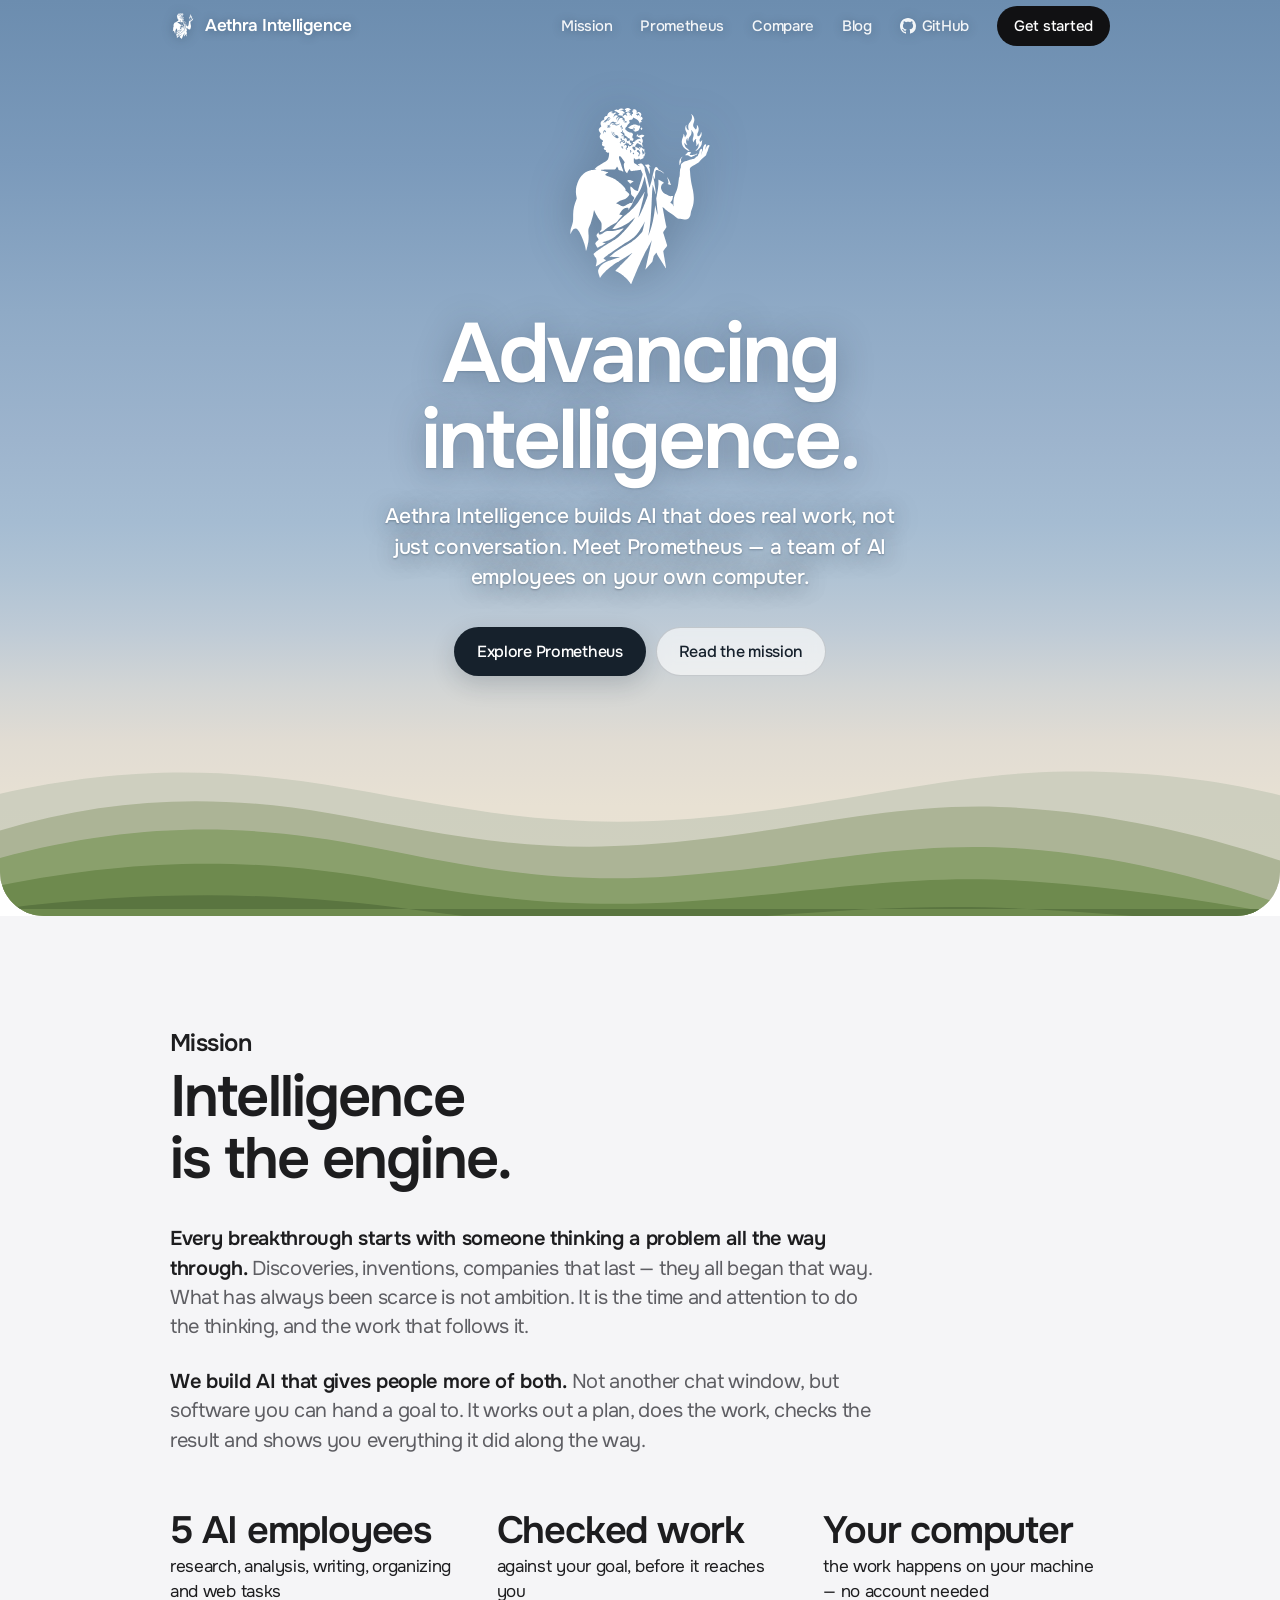
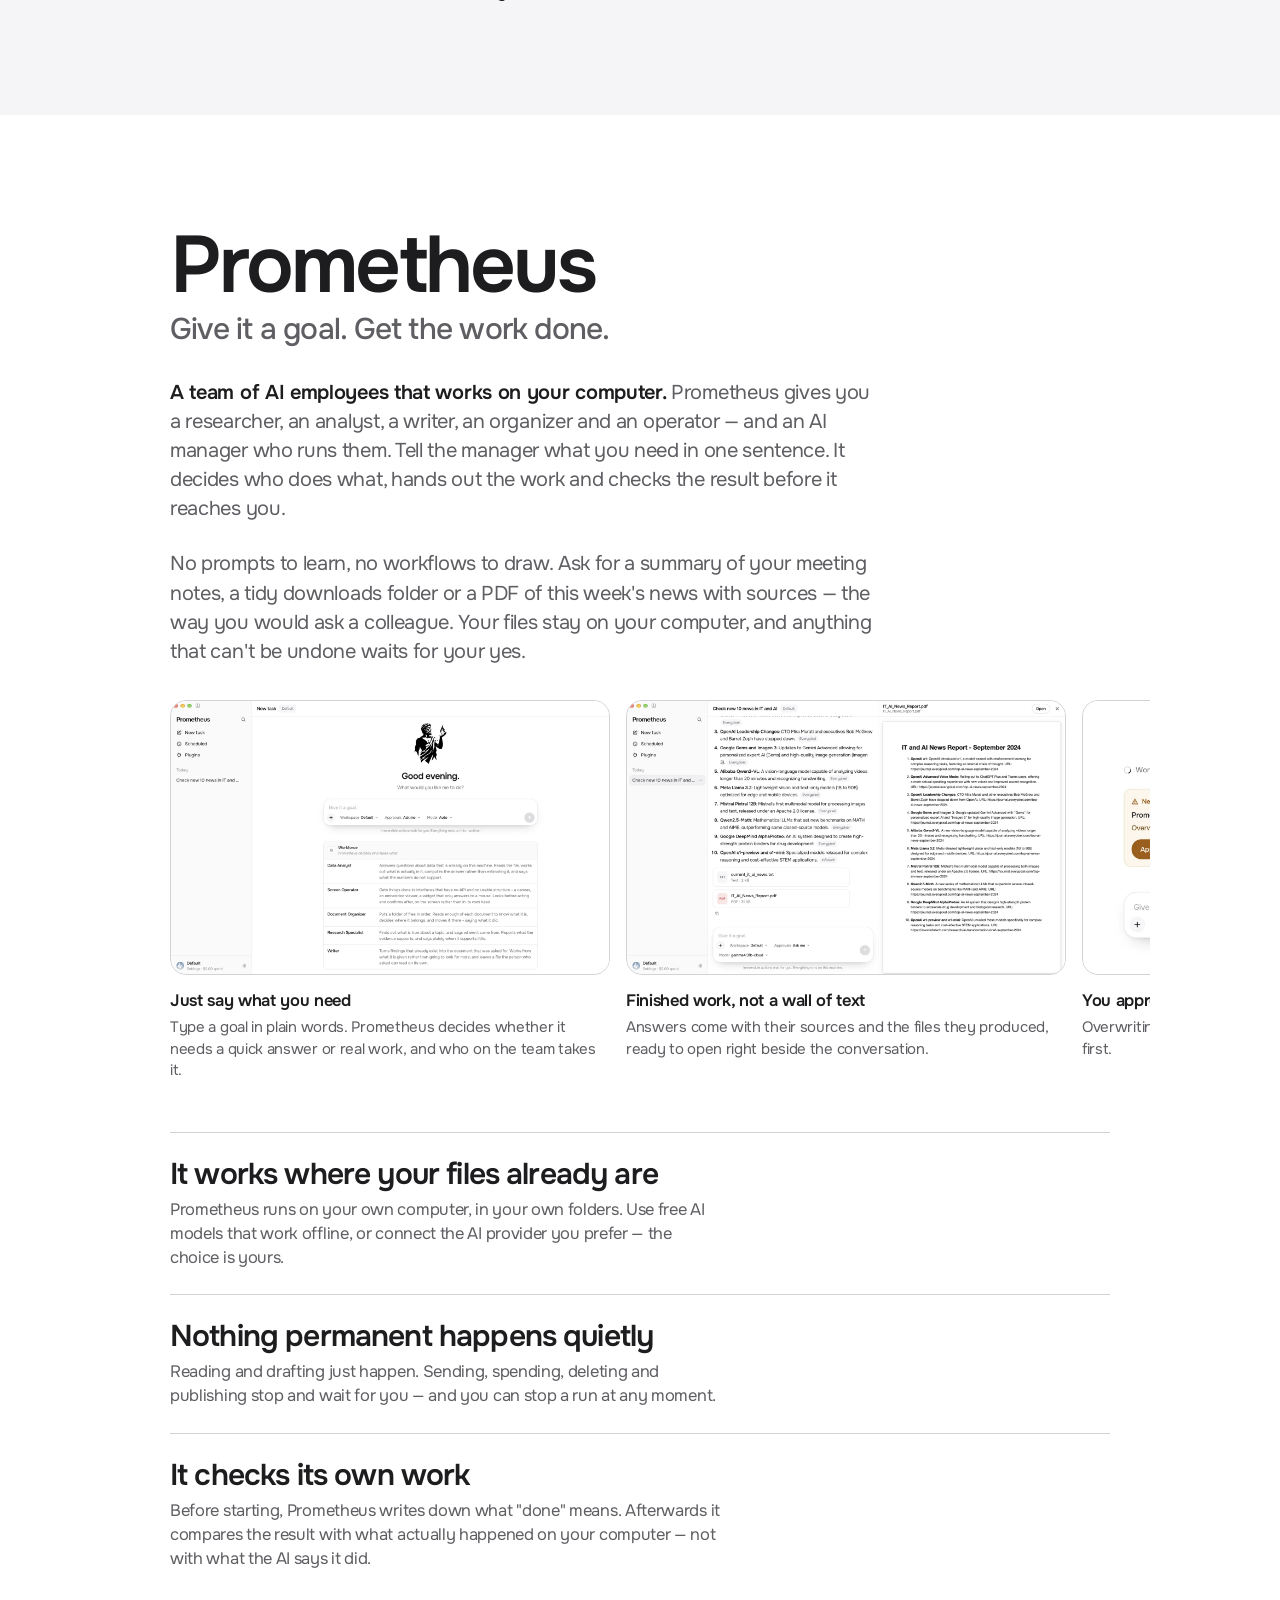
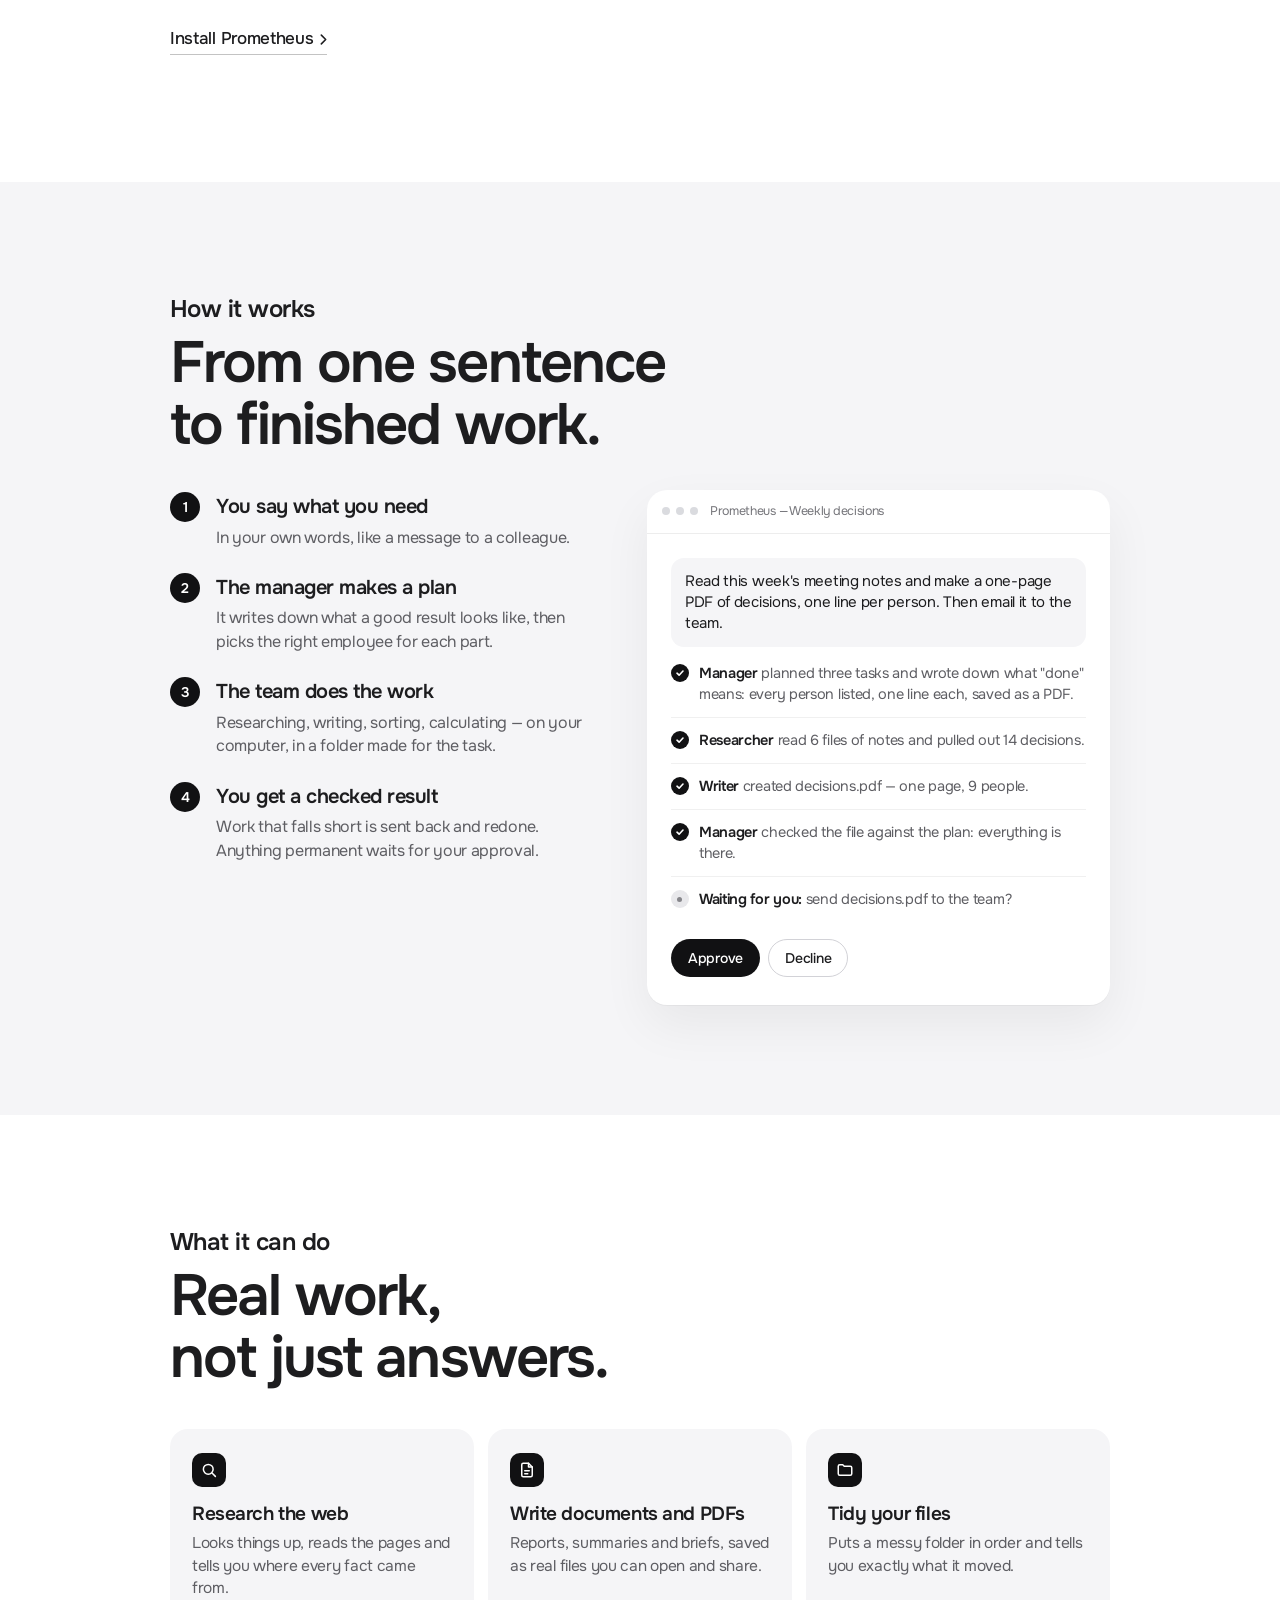
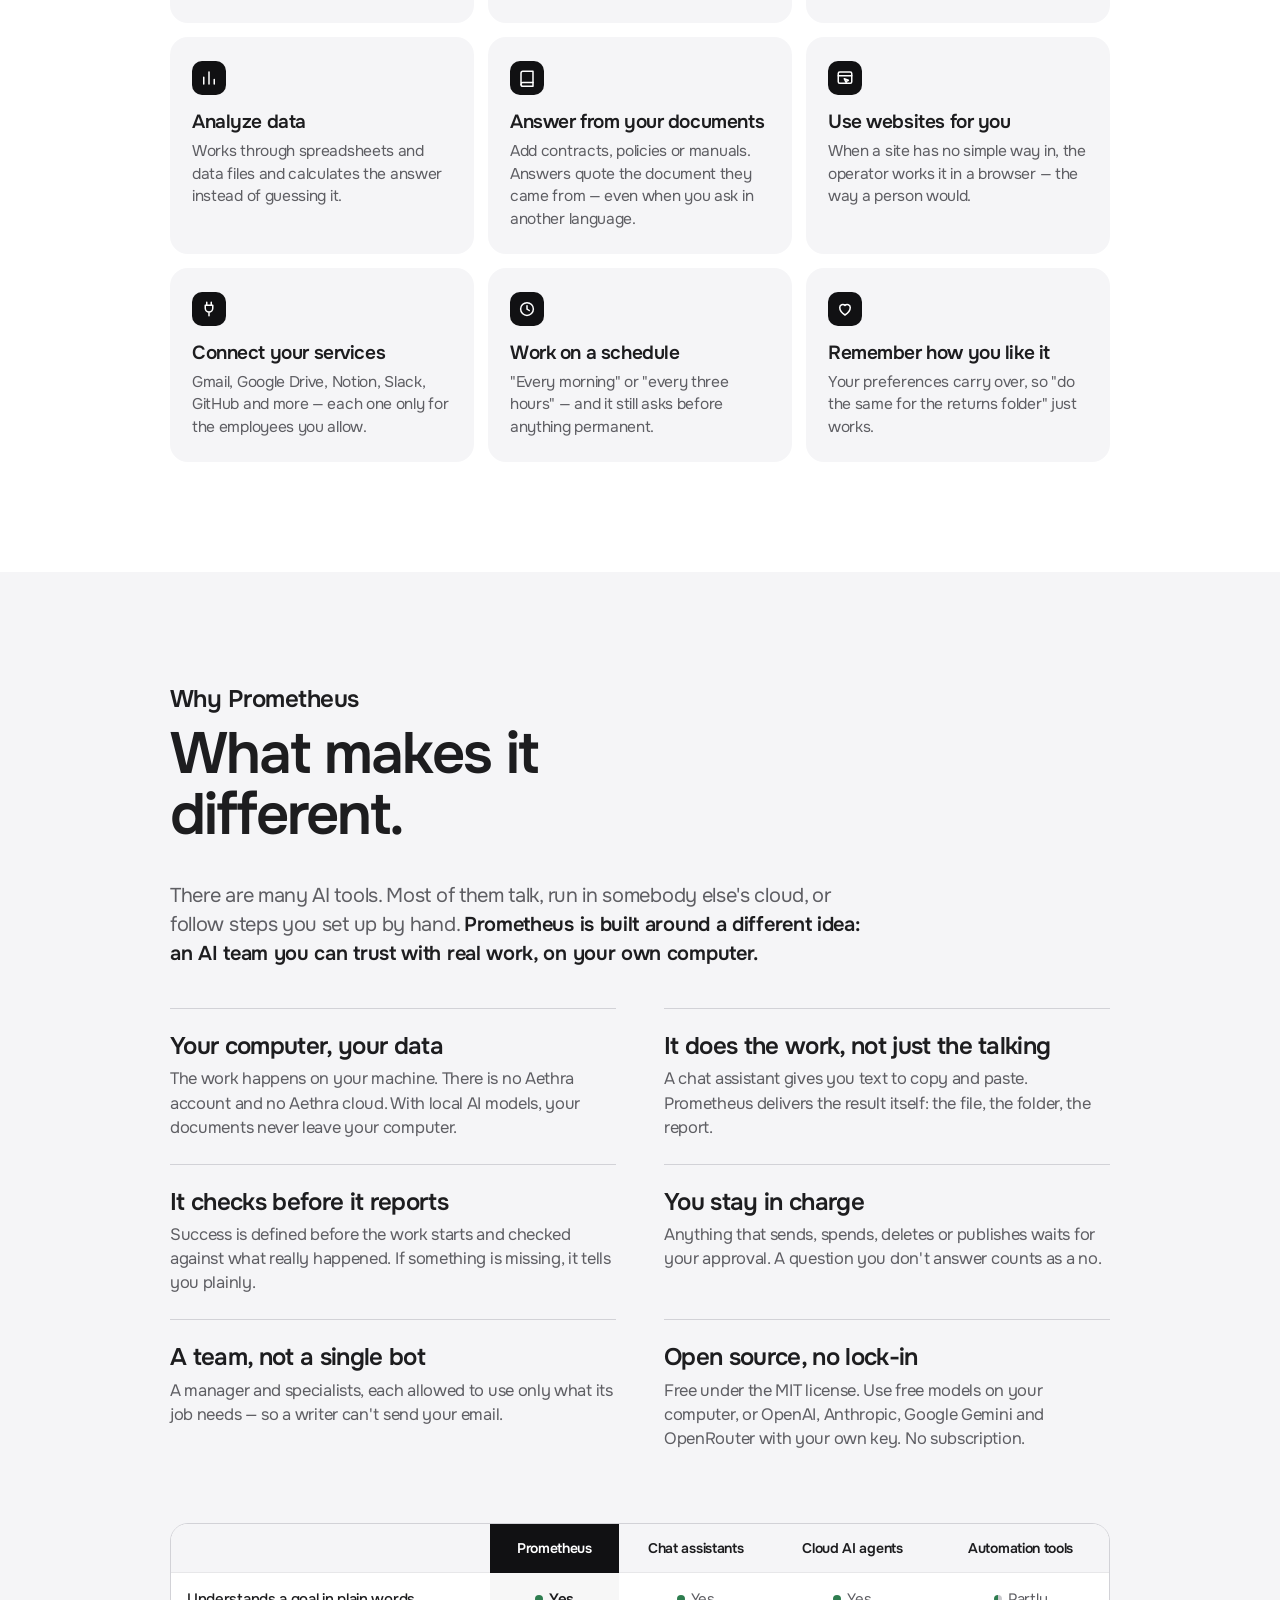
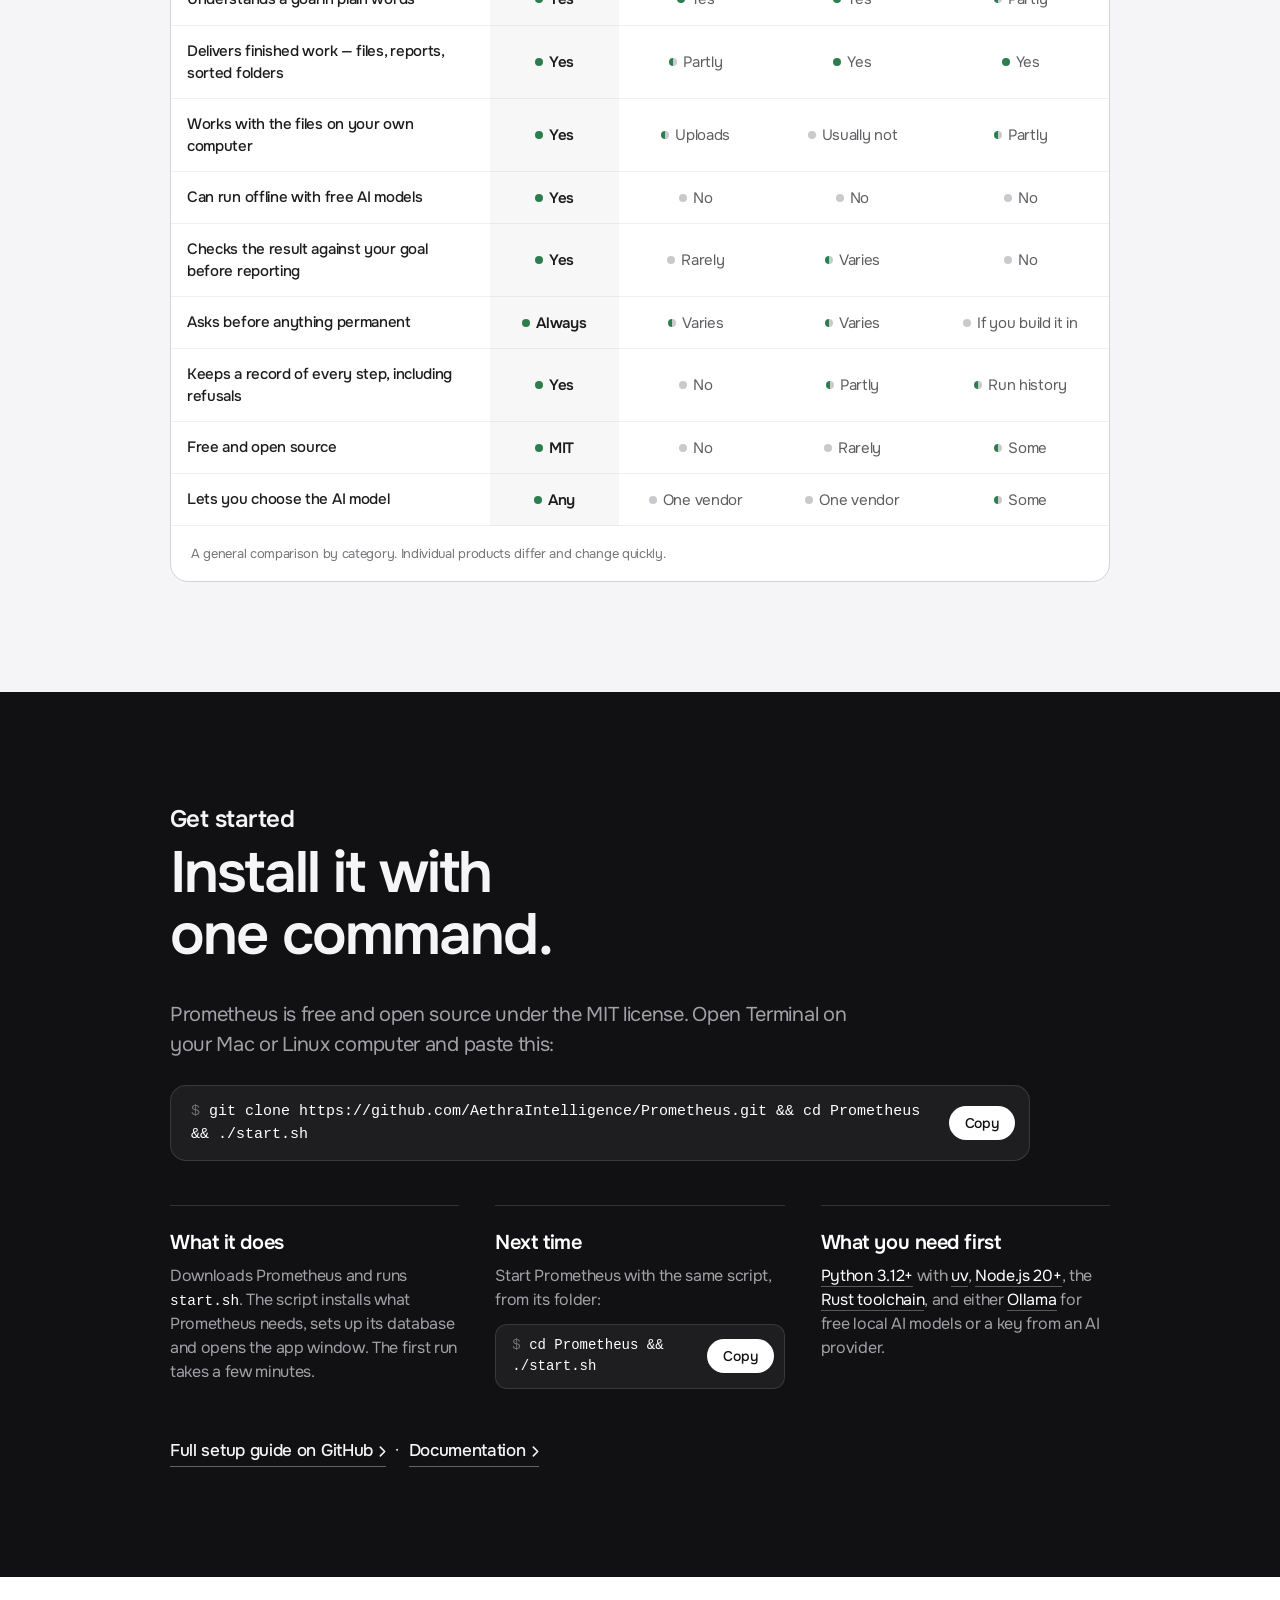
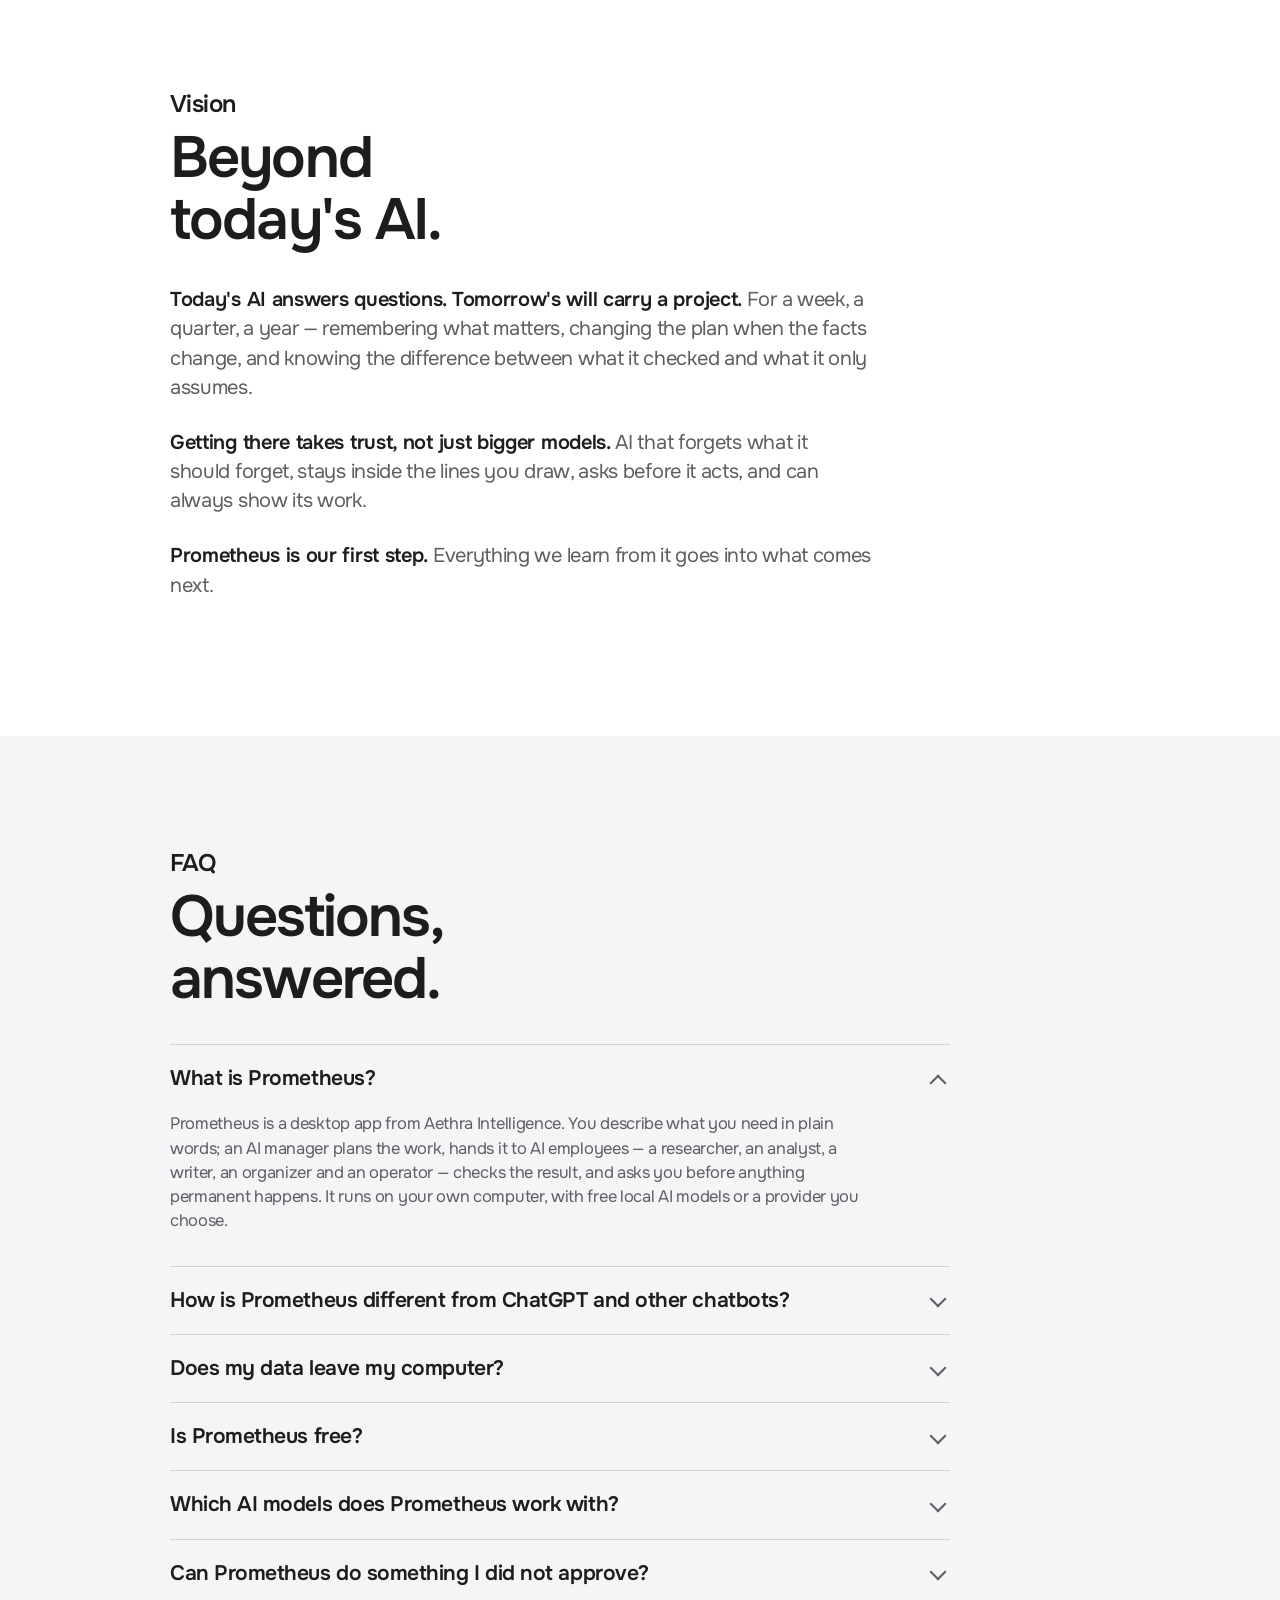
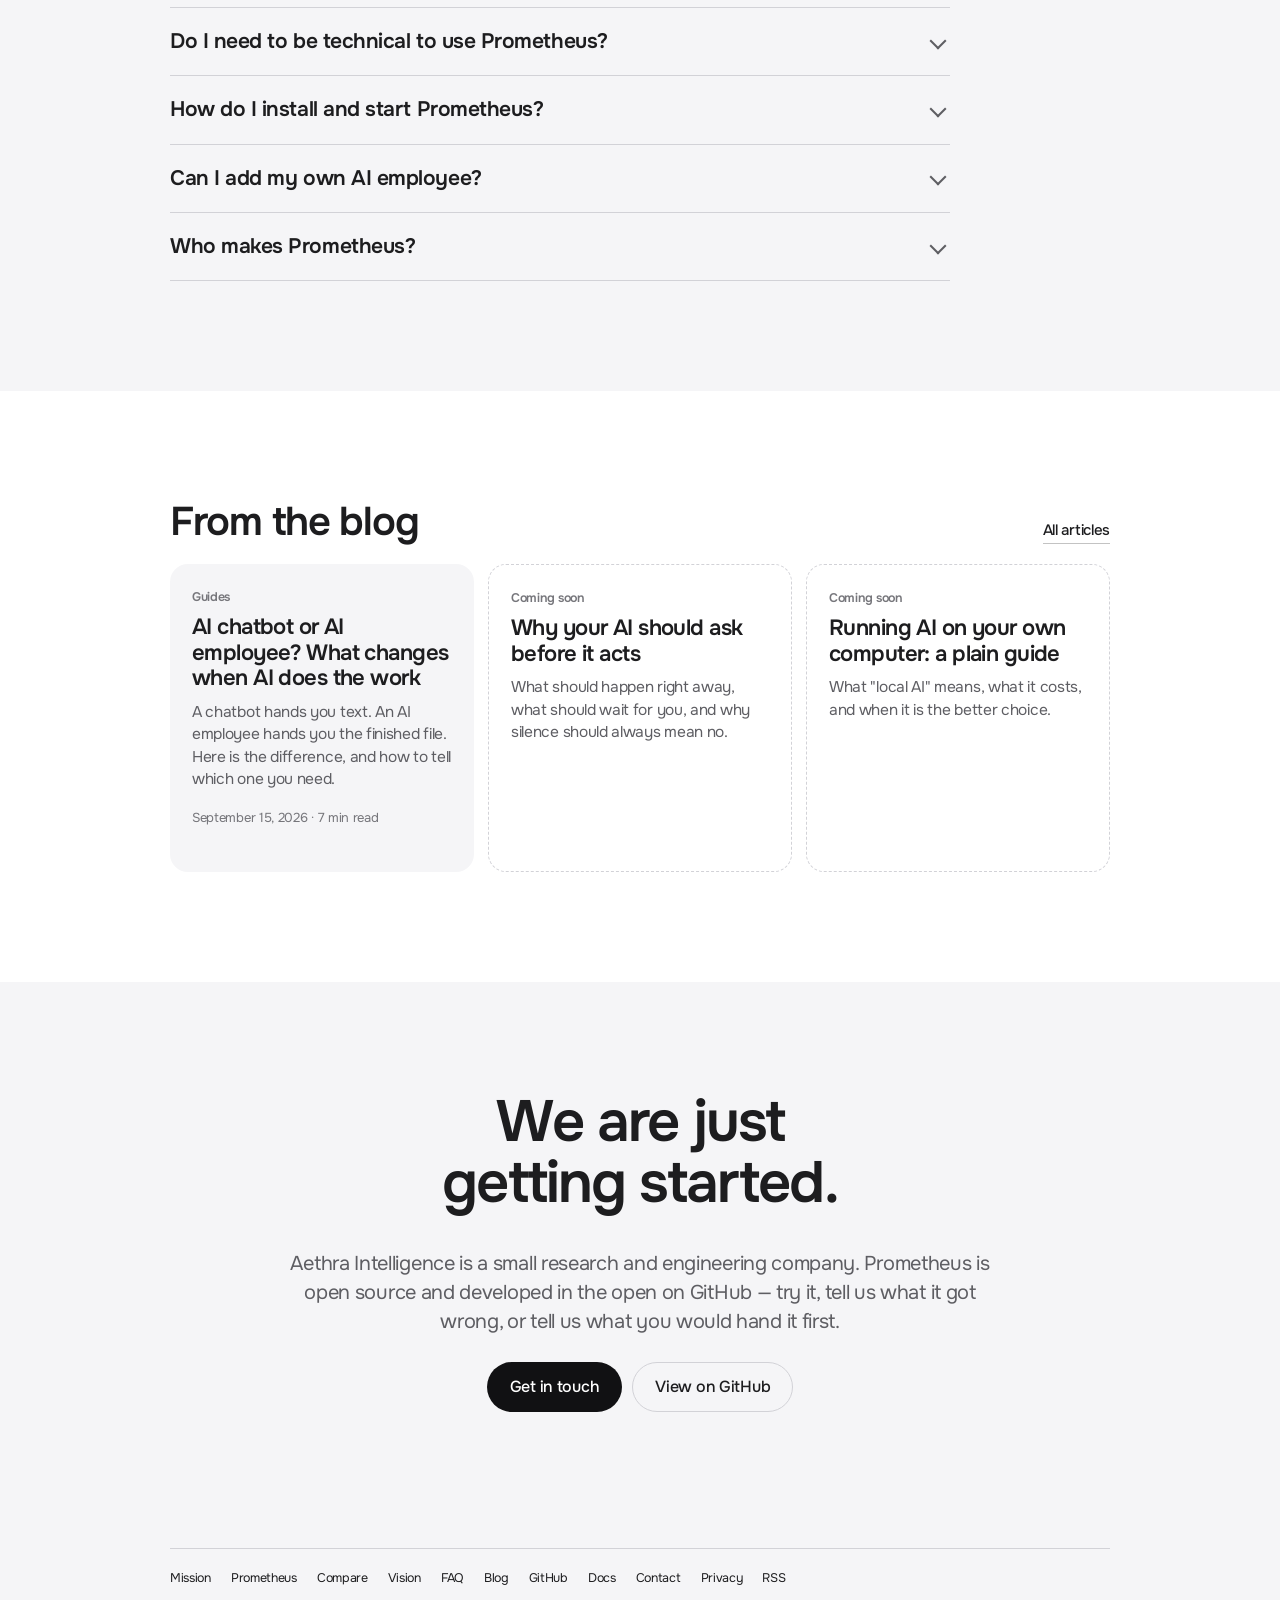
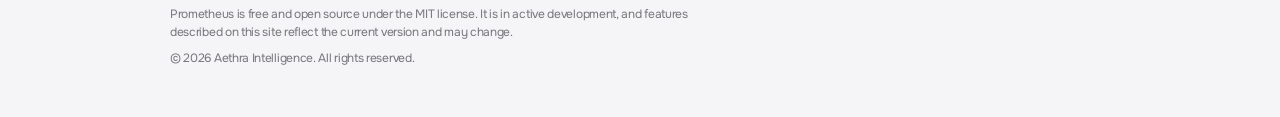
==== commit 244b92d9: "update links" ====
--- a/index.html
+++ b/index.html
@@ -50,7 +50,7 @@
       "description": "Aethra Intelligence is a research and engineering company that builds AI systems people can trust with real work. Its first product is Prometheus.",
       "email": "support@aethraintelligence.com",
       "foundingDate": "2026",
-      "sameAs": ["https://github.com/ysz7/Prometheus"]
+      "sameAs": ["https://github.com/AethraIntelligence/Prometheus"]
     },
     {
       "@type": "WebSite",
@@ -69,8 +69,8 @@
       "operatingSystem": "Desktop",
       "description": "Prometheus is a desktop app where an AI manager plans work described in plain language, hands it to AI employees (researcher, analyst, writer, organizer, operator), checks the result against criteria written before the work began, and asks for approval before any irreversible action. It runs on the user's own computer with local or hosted AI models.",
       "url": "https://aethraintelligence.com/#prometheus",
-      "downloadUrl": "https://github.com/ysz7/Prometheus",
-      "softwareHelp": "https://ysz7.github.io/Prometheus/",
+      "downloadUrl": "https://github.com/AethraIntelligence/Prometheus",
+      "softwareHelp": "https://aethraintelligence.com/Prometheus/",
       "isAccessibleForFree": true,
       "license": "https://opensource.org/licenses/MIT",
       "installUrl": "https://aethraintelligence.com/#install",
@@ -130,7 +130,7 @@
         {
           "@type": "Question",
           "name": "How do I install and start Prometheus?",
-          "acceptedAnswer": { "@type": "Answer", "text": "On macOS or Linux, with Python 3.12+ and uv, Node.js 20+ and the Rust toolchain installed, run: git clone https://github.com/ysz7/Prometheus.git && cd Prometheus && ./start.sh. The start.sh script installs what Prometheus needs, sets up its database and opens the app. To start Prometheus again later, open the Prometheus folder in Terminal and run ./start.sh." }
+          "acceptedAnswer": { "@type": "Answer", "text": "On macOS or Linux, with Python 3.12+ and uv, Node.js 20+ and the Rust toolchain installed, run: git clone https://github.com/AethraIntelligence/Prometheus.git && cd Prometheus && ./start.sh. The start.sh script installs what Prometheus needs, sets up its database and opens the app. To start Prometheus again later, open the Prometheus folder in Terminal and run ./start.sh." }
         },
         {
           "@type": "Question",
@@ -162,7 +162,7 @@
       <a href="./#prometheus">Prometheus</a>
       <a href="./#compare">Compare</a>
       <a href="blog/">Blog</a>
-      <a class="gh" href="https://github.com/ysz7/Prometheus" rel="noopener">
+      <a class="gh" href="https://github.com/AethraIntelligence/Prometheus" rel="noopener" target="_blank">
         <svg viewBox="0 0 16 16" aria-hidden="true"><path fill="currentColor" d="M8 0C3.58 0 0 3.58 0 8c0 3.54 2.29 6.53 5.47 7.59.4.07.55-.17.55-.38 0-.19-.01-.82-.01-1.49-2.01.37-2.53-.49-2.69-.94-.09-.23-.48-.94-.82-1.13-.28-.15-.68-.52-.01-.53.63-.01 1.08.58 1.23.82.72 1.21 1.87.87 2.33.66.07-.52.28-.87.51-1.07-1.78-.2-3.64-.89-3.64-3.95 0-.87.31-1.59.82-2.15-.08-.2-.36-1.02.08-2.12 0 0 .67-.21 2.2.82.64-.18 1.32-.27 2-.27.68 0 1.36.09 2 .27 1.53-1.04 2.2-.82 2.2-.82.44 1.1.16 1.92.08 2.12.51.56.82 1.27.82 2.15 0 3.07-1.87 3.75-3.65 3.95.29.25.54.73.54 1.48 0 1.07-.01 1.93-.01 2.2 0 .21.15.46.55.38A8.013 8.013 0 0016 8c0-4.42-3.58-8-8-8z"/></svg>
         GitHub
       </a>
@@ -180,7 +180,7 @@
     <a href="./#install">Install</a>
     <a href="./#faq">FAQ</a>
     <a href="blog/">Blog</a>
-    <a class="gh" href="https://github.com/ysz7/Prometheus" rel="noopener">
+    <a class="gh" href="https://github.com/AethraIntelligence/Prometheus" rel="noopener" target="_blank">
       <svg viewBox="0 0 16 16" aria-hidden="true"><path fill="currentColor" d="M8 0C3.58 0 0 3.58 0 8c0 3.54 2.29 6.53 5.47 7.59.4.07.55-.17.55-.38 0-.19-.01-.82-.01-1.49-2.01.37-2.53-.49-2.69-.94-.09-.23-.48-.94-.82-1.13-.28-.15-.68-.52-.01-.53.63-.01 1.08.58 1.23.82.72 1.21 1.87.87 2.33.66.07-.52.28-.87.51-1.07-1.78-.2-3.64-.89-3.64-3.95 0-.87.31-1.59.82-2.15-.08-.2-.36-1.02.08-2.12 0 0 .67-.21 2.2.82.64-.18 1.32-.27 2-.27.68 0 1.36.09 2 .27 1.53-1.04 2.2-.82 2.2-.82.44 1.1.16 1.92.08 2.12.51.56.82 1.27.82 2.15 0 3.07-1.87 3.75-3.65 3.95.29.25.54.73.54 1.48 0 1.07-.01 1.93-.01 2.2 0 .21.15.46.55.38A8.013 8.013 0 0016 8c0-4.42-3.58-8-8-8z"/></svg>
       GitHub
     </a>
@@ -442,7 +442,7 @@
     <p class="copy">Prometheus is free and open source under the MIT license. Open Terminal on your Mac or Linux computer and paste this:</p>
 
     <div class="cmd">
-      <code id="cmd-install">git clone https://github.com/ysz7/Prometheus.git &amp;&amp; cd Prometheus &amp;&amp; ./start.sh</code>
+      <code id="cmd-install">git clone https://github.com/AethraIntelligence/Prometheus.git &amp;&amp; cd Prometheus &amp;&amp; ./start.sh</code>
       <button class="copy-btn" type="button" data-copy="cmd-install" aria-label="Copy install command">Copy</button>
     </div>
 
@@ -461,16 +461,16 @@
       </div>
       <div class="install-step">
         <h3>What you need first</h3>
-        <p><a href="https://www.python.org/downloads/" rel="noopener">Python 3.12+</a> with <a href="https://docs.astral.sh/uv/" rel="noopener">uv</a>, <a href="https://nodejs.org/" rel="noopener">Node.js 20+</a>, the <a href="https://rustup.rs/" rel="noopener">Rust toolchain</a>, and either <a href="https://ollama.com/" rel="noopener">Ollama</a> for free local AI models or a key from an AI provider.</p>
+        <p><a href="https://www.python.org/downloads/" rel="noopener" target="_blank">Python 3.12+</a> with <a href="https://docs.astral.sh/uv/" rel="noopener" target="_blank">uv</a>, <a href="https://nodejs.org/" rel="noopener" target="_blank">Node.js 20+</a>, the <a href="https://rustup.rs/" rel="noopener" target="_blank">Rust toolchain</a>, and either <a href="https://ollama.com/" rel="noopener" target="_blank">Ollama</a> for free local AI models or a key from an AI provider.</p>
       </div>
     </div>
 
     <p class="install-more">
-      <a class="textlink" href="https://github.com/ysz7/Prometheus#quick-start" rel="noopener">Full setup guide on GitHub
+      <a class="textlink" href="https://github.com/AethraIntelligence/Prometheus#quick-start" rel="noopener" target="_blank">Full setup guide on GitHub
         <svg class="chev" viewBox="0 0 8 12" fill="none" aria-hidden="true"><path d="M1.5 1 6.5 6l-5 5" stroke="currentColor" stroke-width="1.8" stroke-linecap="round" stroke-linejoin="round"/></svg>
       </a>
       <span aria-hidden="true">&nbsp;&middot;&nbsp;</span>
-      <a class="textlink" href="https://ysz7.github.io/Prometheus/" rel="noopener">Documentation
+      <a class="textlink" href="https://aethraintelligence.com/Prometheus/" rel="noopener" target="_blank">Documentation
         <svg class="chev" viewBox="0 0 8 12" fill="none" aria-hidden="true"><path d="M1.5 1 6.5 6l-5 5" stroke="currentColor" stroke-width="1.8" stroke-linecap="round" stroke-linejoin="round"/></svg>
       </a>
     </p>
@@ -506,7 +506,7 @@
       </details>
       <details>
         <summary>Is Prometheus free?</summary>
-        <div class="a"><p>Yes. Prometheus is free and open source under the <a href="https://github.com/ysz7/Prometheus/blob/main/LICENSE" rel="noopener">MIT license</a>. There is no subscription and no account. With local AI models it costs nothing to run. With a hosted AI provider you pay that provider for what you use, and Prometheus keeps track of the cost.</p></div>
+        <div class="a"><p>Yes. Prometheus is free and open source under the <a href="https://github.com/AethraIntelligence/Prometheus/blob/main/LICENSE" rel="noopener" target="_blank">MIT license</a>. There is no subscription and no account. With local AI models it costs nothing to run. With a hosted AI provider you pay that provider for what you use, and Prometheus keeps track of the cost.</p></div>
       </details>
       <details>
         <summary>Which AI models does Prometheus work with?</summary>
@@ -518,11 +518,11 @@
       </details>
       <details>
         <summary>Do I need to be technical to use Prometheus?</summary>
-        <div class="a"><p>To use it, no: you type what you need in plain words. To install it, for now, a little: you paste <a href="#install">one command</a> into Terminal, and a few developer tools need to be installed first. Step-by-step instructions are in the <a href="https://github.com/ysz7/Prometheus#quick-start" rel="noopener">project's README</a>.</p></div>
+        <div class="a"><p>To use it, no: you type what you need in plain words. To install it, for now, a little: you paste <a href="#install">one command</a> into Terminal, and a few developer tools need to be installed first. Step-by-step instructions are in the <a href="https://github.com/AethraIntelligence/Prometheus#quick-start" rel="noopener" target="_blank">project's README</a>.</p></div>
       </details>
       <details>
         <summary>How do I install and start Prometheus?</summary>
-        <div class="a"><p>On macOS or Linux, with Python 3.12+ and uv, Node.js 20+ and the Rust toolchain installed, run:</p><p><code>git clone https://github.com/ysz7/Prometheus.git &amp;&amp; cd Prometheus &amp;&amp; ./start.sh</code></p><p>The <code>start.sh</code> script installs what Prometheus needs, sets up its database and opens the app. To start Prometheus again later, open the Prometheus folder in Terminal and run <code>./start.sh</code>.</p></div>
+        <div class="a"><p>On macOS or Linux, with Python 3.12+ and uv, Node.js 20+ and the Rust toolchain installed, run:</p><p><code>git clone https://github.com/AethraIntelligence/Prometheus.git &amp;&amp; cd Prometheus &amp;&amp; ./start.sh</code></p><p>The <code>start.sh</code> script installs what Prometheus needs, sets up its database and opens the app. To start Prometheus again later, open the Prometheus folder in Terminal and run <code>./start.sh</code>.</p></div>
       </details>
       <details>
         <summary>Can I add my own AI employee?</summary>
@@ -569,7 +569,7 @@
     <p class="copy">Aethra Intelligence is a small research and engineering company. Prometheus is open source and developed in the open on GitHub — try it, tell us what it got wrong, or tell us what you would hand it first.</p>
     <div class="btns-c">
       <a class="pill pill-ink" href="mailto:support@aethraintelligence.com">Get in touch</a>
-      <a class="pill pill-line" href="https://github.com/ysz7/Prometheus" rel="noopener">View on GitHub</a>
+      <a class="pill pill-line" href="https://github.com/AethraIntelligence/Prometheus" rel="noopener" target="_blank">View on GitHub</a>
     </div>
   </div>
 </section>
@@ -586,8 +586,8 @@
         <a href="./#vision">Vision</a>
         <a href="./#faq">FAQ</a>
         <a href="blog/">Blog</a>
-        <a href="https://github.com/ysz7/Prometheus" rel="noopener">GitHub</a>
-        <a href="https://ysz7.github.io/Prometheus/" rel="noopener">Docs</a>
+        <a href="https://github.com/AethraIntelligence/Prometheus" rel="noopener" target="_blank">GitHub</a>
+        <a href="https://aethraintelligence.com/Prometheus/" rel="noopener" target="_blank">Docs</a>
         <a href="mailto:support@aethraintelligence.com">Contact</a>
         <a href="privacy/">Privacy</a>
         <a href="feed.xml">RSS</a>
